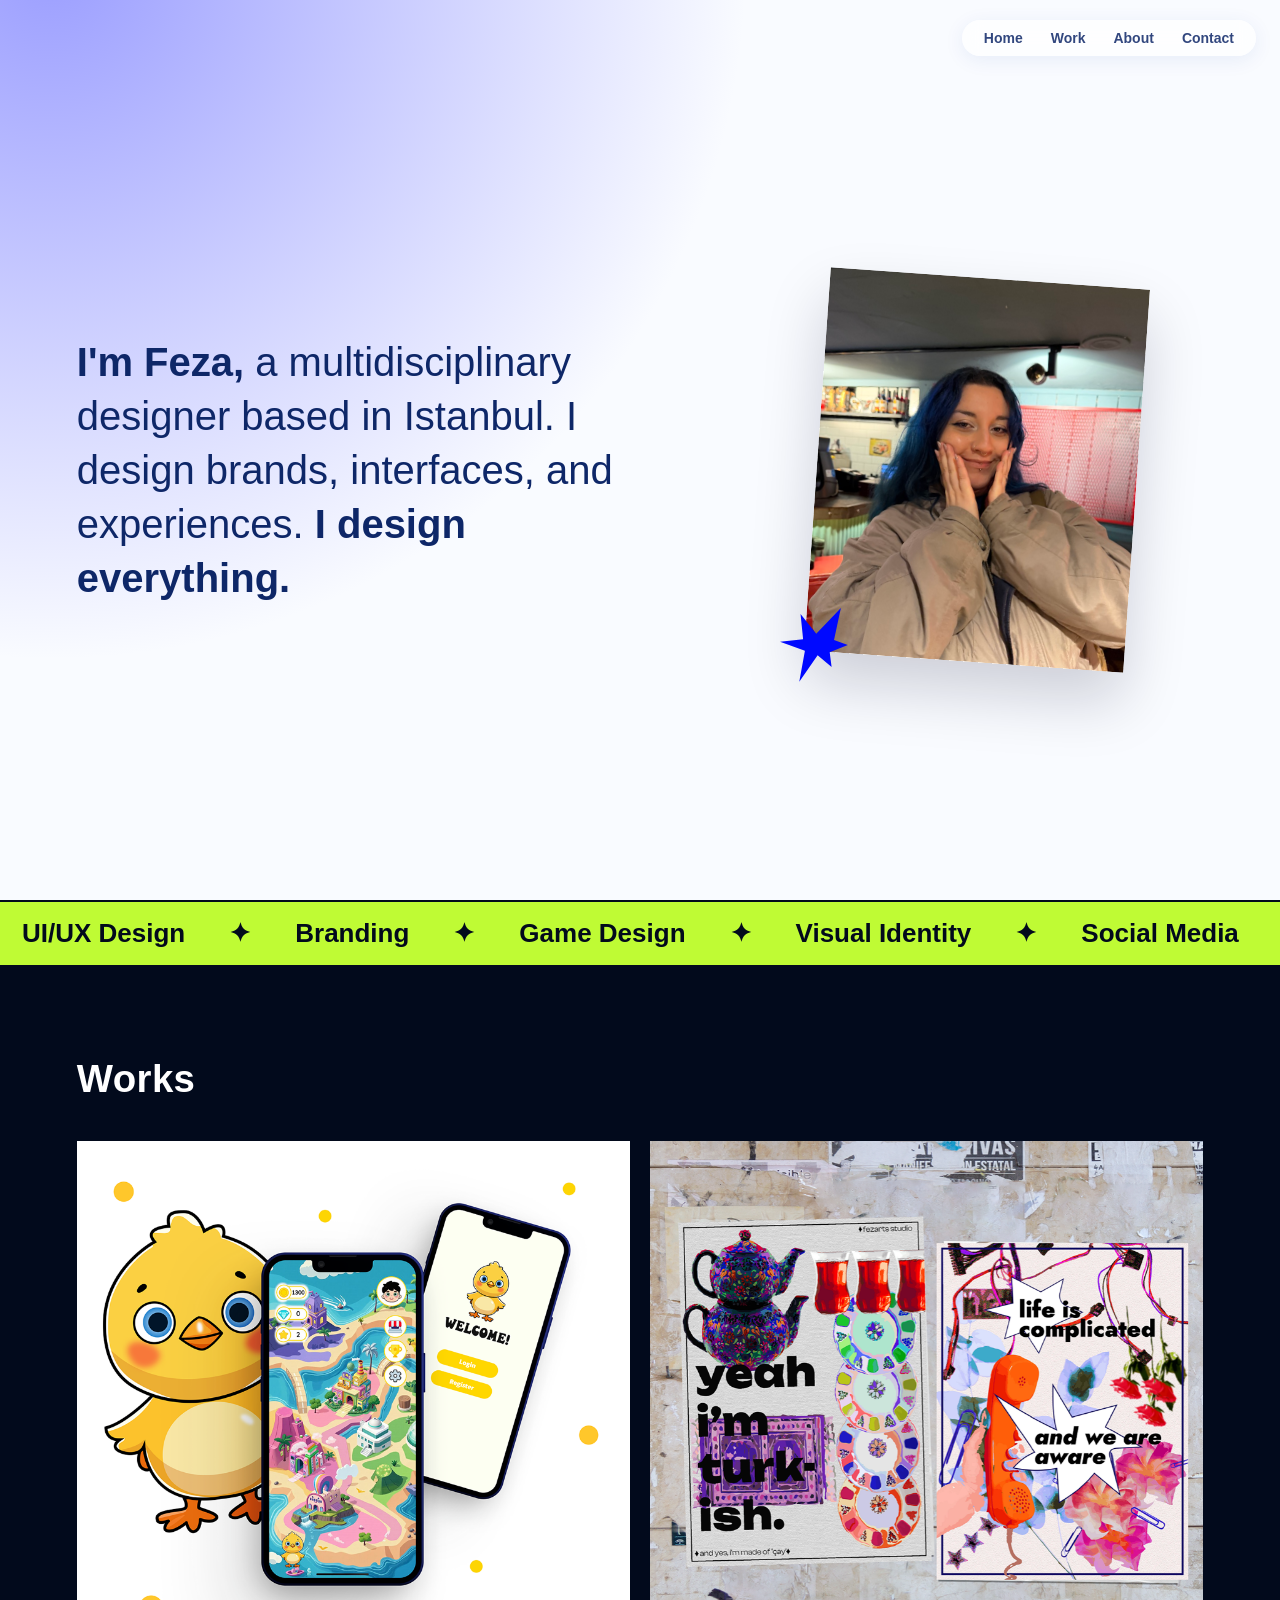
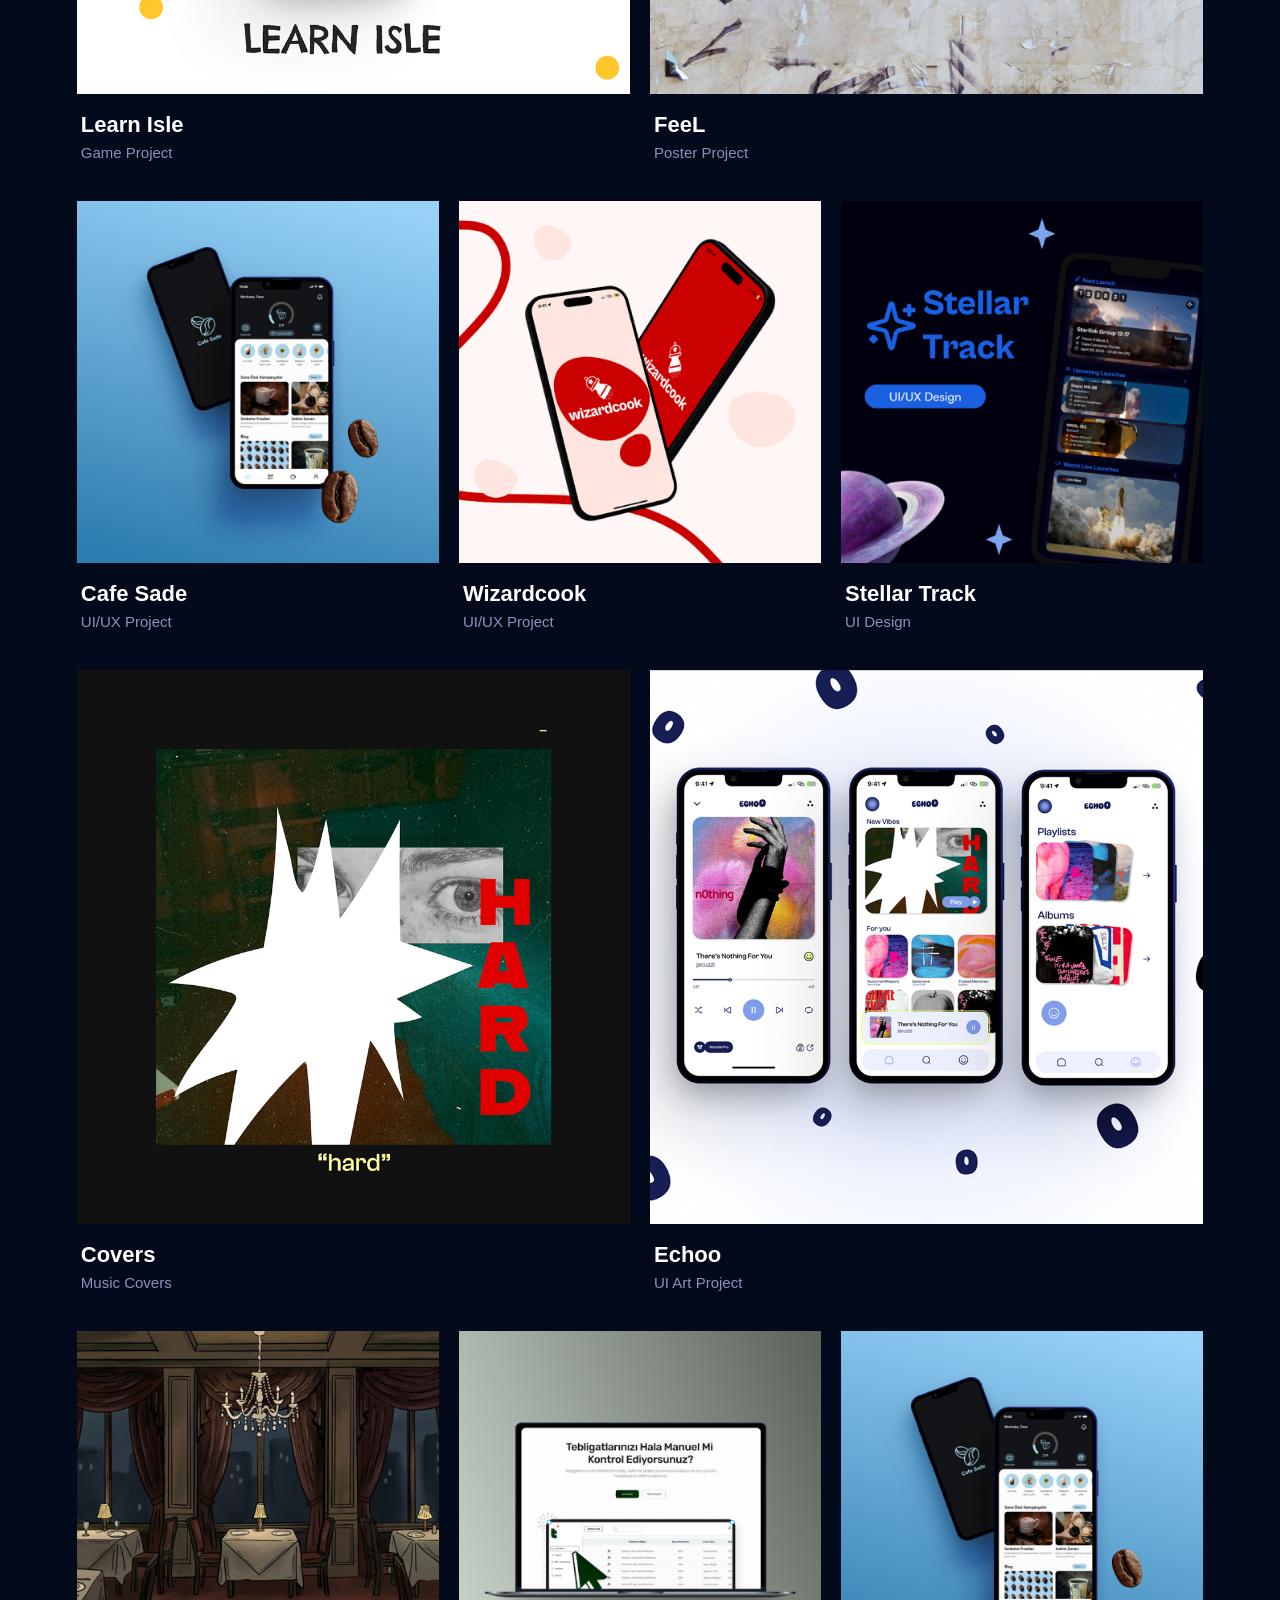
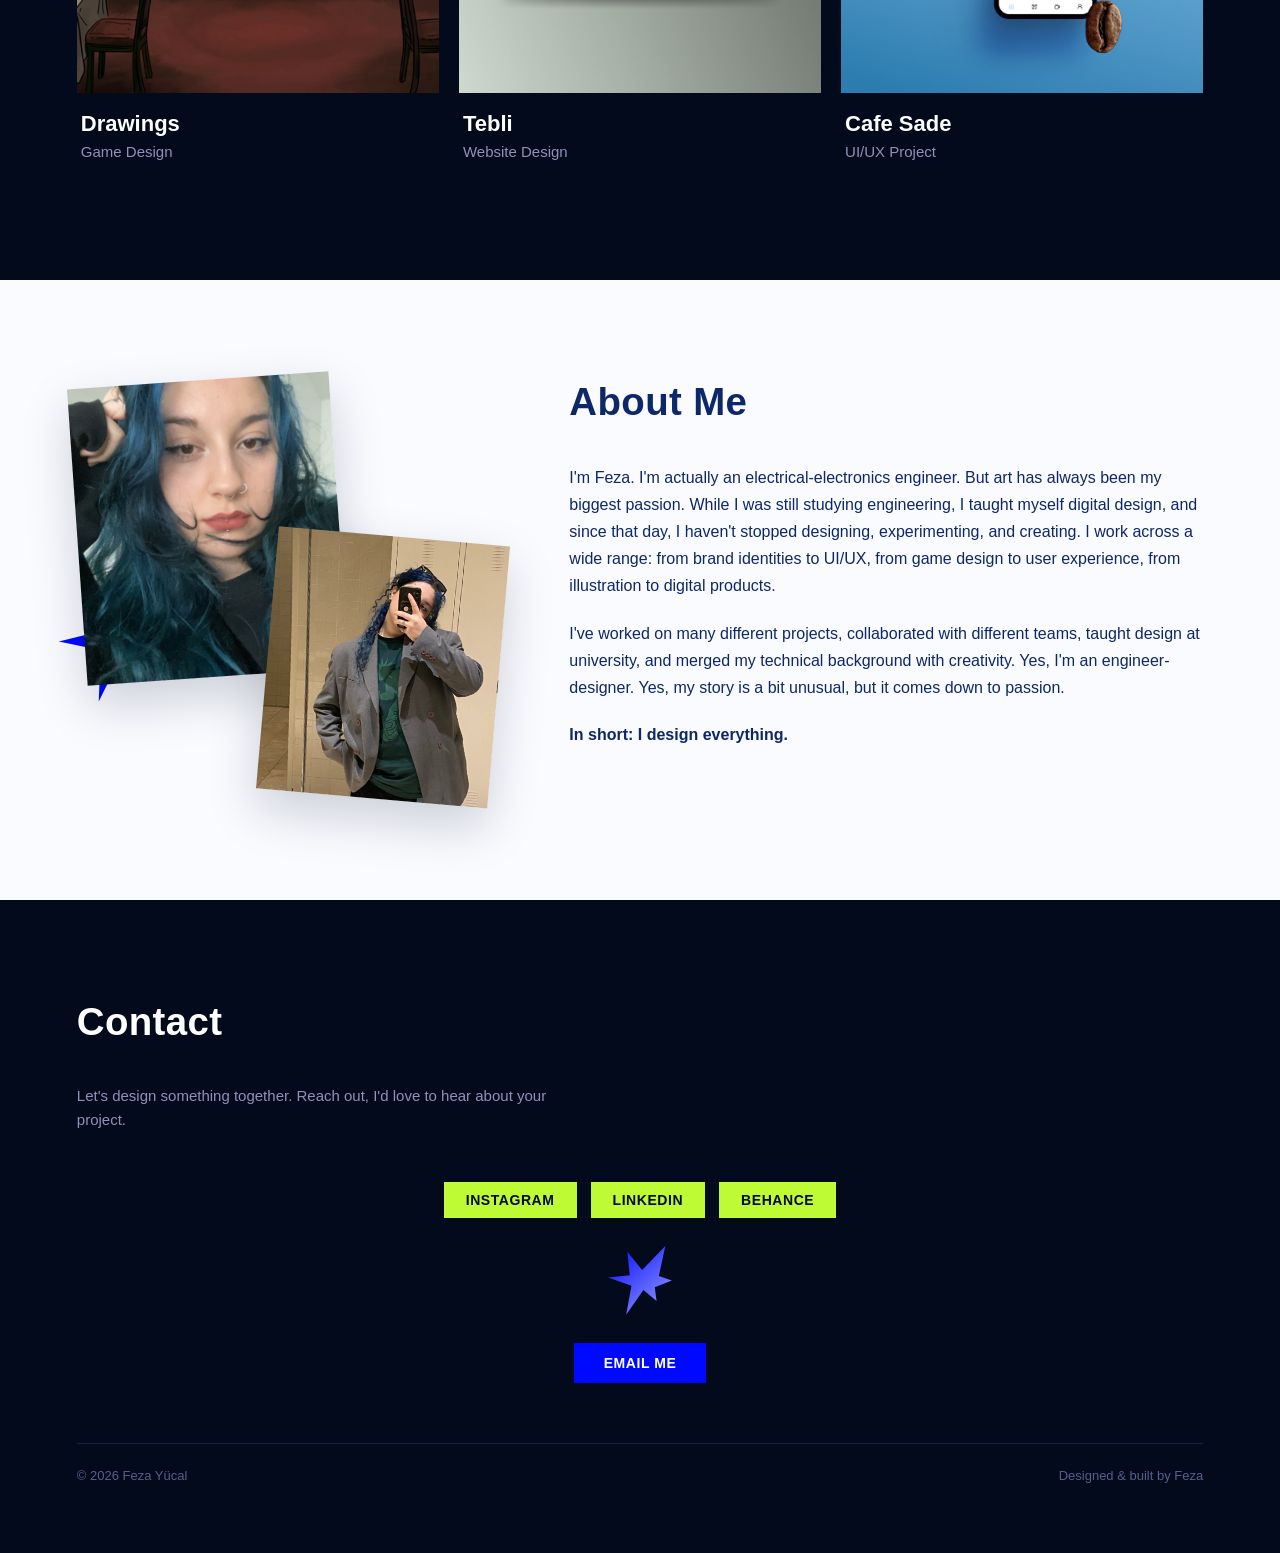
==== index.html @ 228001a7 "Apply final brand palette (electric blue, txt blue, navy), gradient contact star, contact intro text" ====
<!DOCTYPE html>
<html lang="en">
<head>
<meta charset="UTF-8">
<meta name="viewport" content="width=device-width, initial-scale=1.0">
<title>Feza - I design everything</title>
<link rel="icon" href="assets/img/star.svg" type="image/svg+xml">
<link rel="stylesheet" href="css/style.css">
</head>
<body>

<div id="cursor-star">
  <div class="star-spin">
    <img class="star-base" src="assets/img/star.svg" alt="">
    <img class="star-click" src="assets/img/star-lime.svg" alt="">
  </div>
</div>

<nav class="nav">
  <a href="#home">Home</a>
  <a href="#works">Work</a>
  <a href="#about">About</a>
  <a href="#contact">Contact</a>
</nav>

<!-- HERO -->
<section class="hero" id="home">
  <div class="hero-inner">
    <div class="hero-text">
      <h1>
        <strong>I'm Feza,</strong> a multidisciplinary designer based in Istanbul.
        I design brands, interfaces, and experiences.
        <strong>I design everything.</strong>
      </h1>
    </div>
    <div class="hero-photo-wrap">
      <div class="hero-photo">
        <img src="assets/img/hero-photo.jpg" alt="Feza">
      </div>
      <img class="hero-star" src="assets/img/star.svg" alt="">
    </div>
  </div>
</section>

<!-- MARQUEE -->
<div class="marquee">
  <div class="marquee-track">
    <span class="m-item">UI/UX Design</span><span class="m-sep">✦</span>
    <span class="m-item">Branding</span><span class="m-sep">✦</span>
    <span class="m-item">Game Design</span><span class="m-sep">✦</span>
    <span class="m-item">Visual Identity</span><span class="m-sep">✦</span>
    <span class="m-item">Social Media</span><span class="m-sep">✦</span>
    <span class="m-item">Product Design</span><span class="m-sep">✦</span>

    <span class="m-item">UI/UX Design</span><span class="m-sep">✦</span>
    <span class="m-item">Branding</span><span class="m-sep">✦</span>
    <span class="m-item">Game Design</span><span class="m-sep">✦</span>
    <span class="m-item">Visual Identity</span><span class="m-sep">✦</span>
    <span class="m-item">Social Media</span><span class="m-sep">✦</span>
    <span class="m-item">Product Design</span><span class="m-sep">✦</span>

    <span class="m-item">UI/UX Design</span><span class="m-sep">✦</span>
    <span class="m-item">Branding</span><span class="m-sep">✦</span>
    <span class="m-item">Game Design</span><span class="m-sep">✦</span>
    <span class="m-item">Visual Identity</span><span class="m-sep">✦</span>
    <span class="m-item">Social Media</span><span class="m-sep">✦</span>
    <span class="m-item">Product Design</span><span class="m-sep">✦</span>

    <span class="m-item">UI/UX Design</span><span class="m-sep">✦</span>
    <span class="m-item">Branding</span><span class="m-sep">✦</span>
    <span class="m-item">Game Design</span><span class="m-sep">✦</span>
    <span class="m-item">Visual Identity</span><span class="m-sep">✦</span>
    <span class="m-item">Social Media</span><span class="m-sep">✦</span>
    <span class="m-item">Product Design</span><span class="m-sep">✦</span>
  </div>
</div>

<!-- WORKS -->
<section class="works" id="works">
  <div class="works-inner">
    <h2 class="section-title">Works</h2>
    <div class="grid">

      <a href="learn-isle.html" class="card c-learnisle">
        <div class="thumb"><img src="assets/img/work-learnisle.png" alt="Learn Isle"></div>
        <div class="meta"><h3>Learn Isle</h3><p>Game Project</p></div>
      </a>

      <a href="#" class="card c-feel">
        <div class="thumb"><img src="assets/img/work-feel.png" alt="FeeL"></div>
        <div class="meta"><h3>FeeL</h3><p>Poster Project</p></div>
      </a>

      <a href="#" class="card c-cafesade1">
        <div class="thumb"><img src="assets/img/work-cafesade.png" alt="Cafe Sade"></div>
        <div class="meta"><h3>Cafe Sade</h3><p>UI/UX Project</p></div>
      </a>

      <a href="#" class="card c-wizardcook">
        <div class="thumb"><img src="assets/img/work-wizardcook.png" alt="Wizardcook"></div>
        <div class="meta"><h3>Wizardcook</h3><p>UI/UX Project</p></div>
      </a>

      <a href="#" class="card c-stellartrack">
        <div class="thumb"><img src="assets/img/work-stellartrack.png" alt="Stellar Track"></div>
        <div class="meta"><h3>Stellar Track</h3><p>UI Design</p></div>
      </a>

      <a href="#" class="card c-covers">
        <div class="thumb"><img src="assets/img/work-covers.png" alt="Covers"></div>
        <div class="meta"><h3>Covers</h3><p>Music Covers</p></div>
      </a>

      <a href="#" class="card c-echoo">
        <div class="thumb"><img src="assets/img/work-echoo.png" alt="Echoo"></div>
        <div class="meta"><h3>Echoo</h3><p>UI Art Project</p></div>
      </a>

      <a href="#" class="card c-drawings">
        <div class="thumb"><img src="assets/img/work-drawings.png" alt="Drawings"></div>
        <div class="meta"><h3>Drawings</h3><p>Game Design</p></div>
      </a>

      <a href="#" class="card c-tebli">
        <div class="thumb"><img src="assets/img/work-tebli.png" alt="Tebli"></div>
        <div class="meta"><h3>Tebli</h3><p>Website Design</p></div>
      </a>

      <a href="#" class="card c-cafesade2">
        <div class="thumb"><img src="assets/img/work-cafesade.png" alt="Cafe Sade"></div>
        <div class="meta"><h3>Cafe Sade</h3><p>UI/UX Project</p></div>
      </a>

    </div>
  </div>
</section>

<!-- ABOUT -->
<section class="about" id="about">
  <div class="about-inner">
    <div class="about-photos">
      <img class="about-star" src="assets/img/about-star.svg" alt="">
      <img class="about-photo-1" src="assets/img/about-1.jpg" alt="Feza">
      <img class="about-photo-2" src="assets/img/about-2.jpg" alt="Feza">
    </div>
    <div class="about-text">
      <h2 class="section-title" style="color:var(--txt-blue)">About Me</h2>
      <p>
        I'm Feza. I'm actually an electrical-electronics engineer. But art has always been my
        biggest passion. While I was still studying engineering, I taught myself digital design,
        and since that day, I haven't stopped designing, experimenting, and creating. I work
        across a wide range: from brand identities to UI/UX, from game design to user
        experience, from illustration to digital products.
      </p>
      <p>
        I've worked on many different projects, collaborated with different teams, taught design
        at university, and merged my technical background with creativity. Yes, I'm an
        engineer-designer. Yes, my story is a bit unusual, but it comes down to passion.
      </p>
      <p class="highlight">In short: I design everything.</p>
    </div>
  </div>
</section>

<!-- CONTACT -->
<section class="contact" id="contact">
  <div class="contact-inner">
    <h2 class="section-title">Contact</h2>
    <p class="contact-intro">Let's design something together. Reach out, I'd love to hear about your project.</p>

    <div class="contact-buttons">
      <a class="social-btn" href="https://www.instagram.com/feza.arts?igsh=anIxam52amlkN2hy" target="_blank" rel="noopener">Instagram</a>
      <a class="social-btn" href="https://www.linkedin.com/in/feza-yucal" target="_blank" rel="noopener">LinkedIn</a>
      <a class="social-btn" href="https://www.behance.net/fezayucal1" target="_blank" rel="noopener">Behance</a>
    </div>

    <img class="contact-star" src="assets/img/contact-star.svg" alt="">

    <a class="email-btn" href="mailto:fezayucal@gmail.com">Email Me</a>

    <div class="site-footer">
      <span>© 2026 Feza Yücal</span>
      <span>Designed &amp; built by Feza</span>
    </div>
  </div>
</section>

<script src="js/cursor.js"></script>
</body>
</html>
---- css/style.css ----
/* ===== Fonts ===== */
@import url('https://api.fontshare.com/v2/css?f[]=cabinet-grotesk@400,500,700,800,900&display=swap');

/* ===== Reset ===== */
*, *::before, *::after { box-sizing: border-box; margin: 0; padding: 0; }
html { scroll-behavior: smooth; }
img { max-width: 100%; display: block; }
a { color: inherit; text-decoration: none; }
button, input, textarea { font-family: inherit; }

/* ===== Vars ===== */
:root{
  --electric-blue: #0009FF;
  --txt-blue: #0E2768;
  --navy: #020A1C;
  --navy-deep: #020A1C;
  --bg: #f9fbff;
  --lavender: #9B9EFF;
  --lime: #BFFB34;
  --ink: #0a0a1a;
  --white: #ffffff;
  --radius: 0px;
}

body{
  font-family: 'Cabinet Grotesk', 'Inter', sans-serif;
  background: var(--bg);
  color: var(--ink);
  overflow-x: hidden;
}

@media (pointer: fine){
  body.has-custom-cursor, body.has-custom-cursor a, body.has-custom-cursor button{ cursor: none; }
}

/* ===== Custom star cursor ===== */
#cursor-star{
  position: fixed;
  top: 0; left: 0;
  width: 36px; height: 36px;
  pointer-events: none;
  z-index: 9999;
  transform: translate(-50%, -50%);
  will-change: transform;
  transition: opacity .2s ease;
  opacity: 0;
}
#cursor-star.visible{ opacity: 1; }
#cursor-star .star-spin{
  position: relative;
  width: 100%; height: 100%;
  animation: cursor-spin 6s linear infinite;
  transition: transform .2s ease;
}
#cursor-star.grow .star-spin{ transform: scale(1.5); }
#cursor-star img{
  position: absolute;
  top: 0; left: 0;
  width: 100%; height: 100%;
  transition: opacity .15s ease;
}
#cursor-star .star-click{ opacity: 0; }
#cursor-star.clicked .star-base{ opacity: 0; }
#cursor-star.clicked .star-click{ opacity: 1; }
#cursor-star.clicked .star-spin{ transform: scale(1.35); }

/* click burst particles */
.click-particle{
  position: fixed;
  top: 0; left: 0;
  width: 7px; height: 7px;
  background: var(--lime);
  pointer-events: none;
  z-index: 9998;
  animation: particle-burst .5s ease-out forwards;
}
@keyframes particle-burst{
  from{ transform: translate(-50%, -50%) translate(0, 0) scale(1); opacity: 1; }
  to{ transform: translate(-50%, -50%) translate(var(--px), var(--py)) scale(.2); opacity: 0; }
}
@keyframes cursor-spin{ from{ transform: rotate(0deg);} to{ transform: rotate(360deg);} }

/* ===== Nav ===== */
.nav{
  position: fixed;
  top: 20px; right: 24px;
  z-index: 300;
  display: flex;
  gap: 28px;
  padding: 10px 22px;
  background: rgba(255,255,255,.7);
  backdrop-filter: blur(10px);
  border-radius: 999px;
  box-shadow: 0 4px 20px rgba(18,59,163,.08);
}
.nav a{
  font-size: 14px;
  font-weight: 700;
  color: var(--txt-blue);
  opacity: .85;
  transition: opacity .2s ease;
}
.nav a:hover{ opacity: 1; }

/* ===== Hero ===== */
.hero{
  position: relative;
  min-height: 100vh;
  display: flex;
  align-items: center;
  padding: 120px 6vw 80px;
  background:
    radial-gradient(circle at 4% -4%, var(--lavender) 0%, rgba(155,158,255,0) 45%),
    var(--bg);
}
.hero-inner{
  display: grid;
  grid-template-columns: 1.15fr .85fr;
  gap: 60px;
  align-items: center;
  max-width: 1200px;
  margin: 0 auto;
  width: 100%;
}
.hero-text h1{
  font-size: clamp(26px, 3.2vw, 40px);
  font-weight: 500;
  line-height: 1.35;
  color: var(--txt-blue);
  max-width: 560px;
}
.hero-text h1 strong{ font-weight: 800; }
.hero-photo-wrap{
  position: relative;
  justify-self: center;
}
.hero-photo{
  width: min(320px, 80vw);
  aspect-ratio: 3/3.6;
  overflow: hidden;
  border-radius: var(--radius);
  transform: rotate(4deg);
  box-shadow: 0 30px 60px rgba(10,10,40,.18);
}
.hero-photo img{
  width: 100%; height: 100%;
  object-fit: cover;
}
.hero-star{
  position: absolute;
  left: -40px; bottom: -20px;
  width: 74px; height: 74px;
  animation: cursor-spin 10s linear infinite;
}

/* ===== Marquee slider ===== */
.marquee{
  background: var(--lime);
  border-top: 2px solid var(--navy);
  border-bottom: 2px solid var(--navy);
  overflow: hidden;
  padding: 16px 0;
}
.marquee-track{
  display: flex;
  width: max-content;
  animation: marquee 21s linear infinite;
}
.marquee-track span{
  font-size: clamp(18px, 2.2vw, 26px);
  font-weight: 800;
  color: var(--navy);
  padding: 0 22px;
  white-space: nowrap;
}
.marquee-track .m-sep{ padding: 0 22px; }
@keyframes marquee{
  from{ transform: translateX(0); }
  to{ transform: translateX(-50%); }
}

/* ===== Works ===== */
.works{
  background: var(--navy-deep);
  padding: 90px 6vw 100px;
}
.works-inner{ max-width: 1200px; margin: 0 auto; }
.section-title{
  font-size: clamp(28px, 3vw, 40px);
  font-weight: 900;
  color: var(--white);
  margin-bottom: 40px;
  letter-spacing: .01em;
}
.works .section-title{ color: var(--white); }

.grid{
  display: grid;
  grid-template-columns: repeat(12, 1fr);
  gap: 20px;
}
.card{
  grid-column: span 12;
  background: transparent;
  border-radius: var(--radius);
  overflow: hidden;
  display: block;
  transition: transform .35s ease;
}
.card:hover{
  transform: translateY(-6px);
}
.card .thumb{
  width: 100%;
  aspect-ratio: 1/1;
  overflow: hidden;
}
.card .thumb img{
  width: 100%; height: 100%;
  object-fit: cover;
  transition: transform .5s ease;
}
.card:hover .thumb img{ transform: scale(1.05); }
.card .meta{ padding: 18px 4px 20px; }
.card .meta h3{
  font-size: 22px;
  font-weight: 800;
  color: var(--white);
  transition: color .25s ease;
}
.card .meta p{
  font-size: 15px;
  color: #8b93b8;
  margin-top: 6px;
  transition: color .25s ease;
}
.card:hover .meta h3,
.card:hover .meta p{ color: var(--lime); }

@media (min-width: 700px){
  .c-learnisle, .c-feel{ grid-column: span 6; }
  .c-cafesade1, .c-wizardcook, .c-stellartrack{ grid-column: span 4; }
  .c-covers, .c-echoo{ grid-column: span 6; }
  .c-drawings, .c-tebli, .c-cafesade2{ grid-column: span 4; }
}

/* ===== About ===== */
.about{
  background: var(--bg);
  padding: 100px 6vw;
}
.about-inner{
  max-width: 1200px;
  margin: 0 auto;
  display: grid;
  grid-template-columns: .8fr 1.2fr;
  gap: 70px;
  align-items: start;
}
.about-photos{
  position: relative;
  min-height: 420px;
}
.about-photos img{
  position: absolute;
}
.about-photo-1, .about-photo-2{
  border-radius: var(--radius);
  box-shadow: 0 20px 50px rgba(10,10,40,.18);
  object-fit: cover;
}
.about-photo-1{
  width: 62%;
  aspect-ratio: 3/3.4;
  top: 0; left: 0;
  transform: rotate(-4deg);
  z-index: 1;
}
.about-photo-2{
  width: 55%;
  aspect-ratio: 3/3.4;
  bottom: 0; right: 0;
  transform: rotate(5deg);
  z-index: 2;
}
.about-star{
  width: 110px;
  left: -18px;
  bottom: 24%;
  transform: rotate(-8deg);
  z-index: 0;
}
.about-text p{
  font-size: 16px;
  line-height: 1.7;
  color: var(--txt-blue);
  margin-bottom: 20px;
}
.about-text .highlight{
  color: var(--txt-blue);
  font-weight: 800;
}

/* ===== Contact ===== */
.contact{
  background: var(--navy-deep);
  padding: 100px 6vw 70px;
}
.contact-inner{ max-width: 1200px; margin: 0 auto; text-align: center; }
.contact .section-title{ color: var(--white); text-align: left; }
.contact-intro{
  text-align: left;
  max-width: 480px;
  color: #8b93b8;
  font-size: 15px;
  line-height: 1.6;
  margin-top: 14px;
}

.contact-buttons{
  display: flex;
  justify-content: center;
  flex-wrap: wrap;
  gap: 14px;
  margin-top: 50px;
}
.social-btn{
  background: var(--lime);
  color: var(--navy);
  font-weight: 800;
  font-size: 14px;
  text-transform: uppercase;
  letter-spacing: .04em;
  padding: 10px 22px;
  transition: transform .2s ease, box-shadow .2s ease;
}
.social-btn:hover{ transform: translateY(-3px); box-shadow: 0 10px 20px rgba(191,251,52,.25); }

.contact-star{
  width: 64px;
  margin: 28px auto;
  animation: cursor-spin 8s linear infinite;
}

.email-btn{
  display: inline-block;
  background: var(--electric-blue);
  color: var(--white);
  font-weight: 800;
  font-size: 14px;
  text-transform: uppercase;
  letter-spacing: .04em;
  padding: 12px 30px;
  transition: transform .2s ease, box-shadow .2s ease;
}
.email-btn:hover{ transform: translateY(-3px); box-shadow: 0 10px 20px rgba(18,59,163,.35); }

.site-footer{
  max-width: 1200px; margin: 60px auto 0;
  padding-top: 24px;
  border-top: 1px solid #1a2140;
  color: #55608a;
  font-size: 13px;
  display: flex;
  justify-content: space-between;
  flex-wrap: wrap;
  gap: 10px;
}

/* ===== Responsive ===== */
@media (max-width: 860px){
  .hero-inner{ grid-template-columns: 1fr; text-align: center; }
  .hero-photo-wrap{ order: -1; }
  .hero-text h1{ margin: 0 auto; }
  .about-inner{ grid-template-columns: 1fr; }
  .about-photos{ min-height: 320px; margin-bottom: 40px; }
}
@media (max-width: 520px){
  .nav{ gap: 16px; padding: 8px 16px; right: 12px; top: 12px; }
  .nav a{ font-size: 12px; }
}
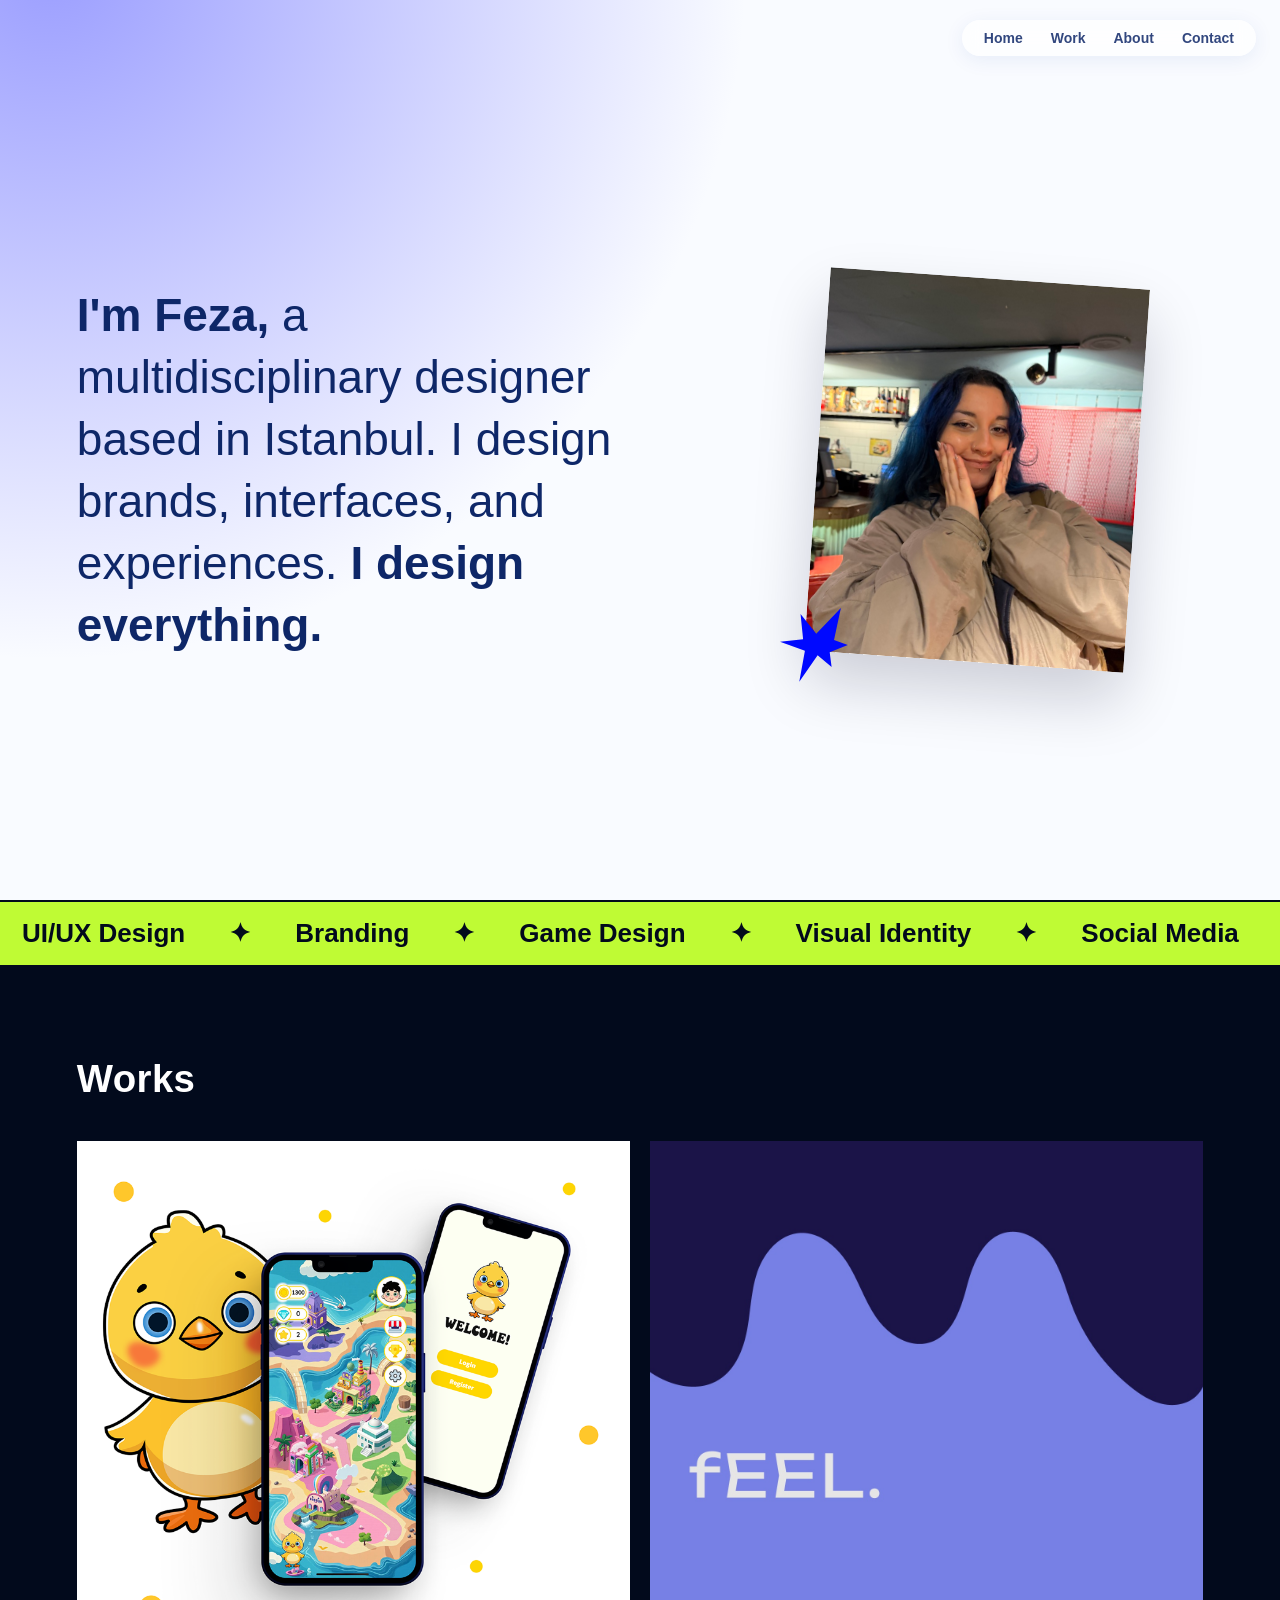
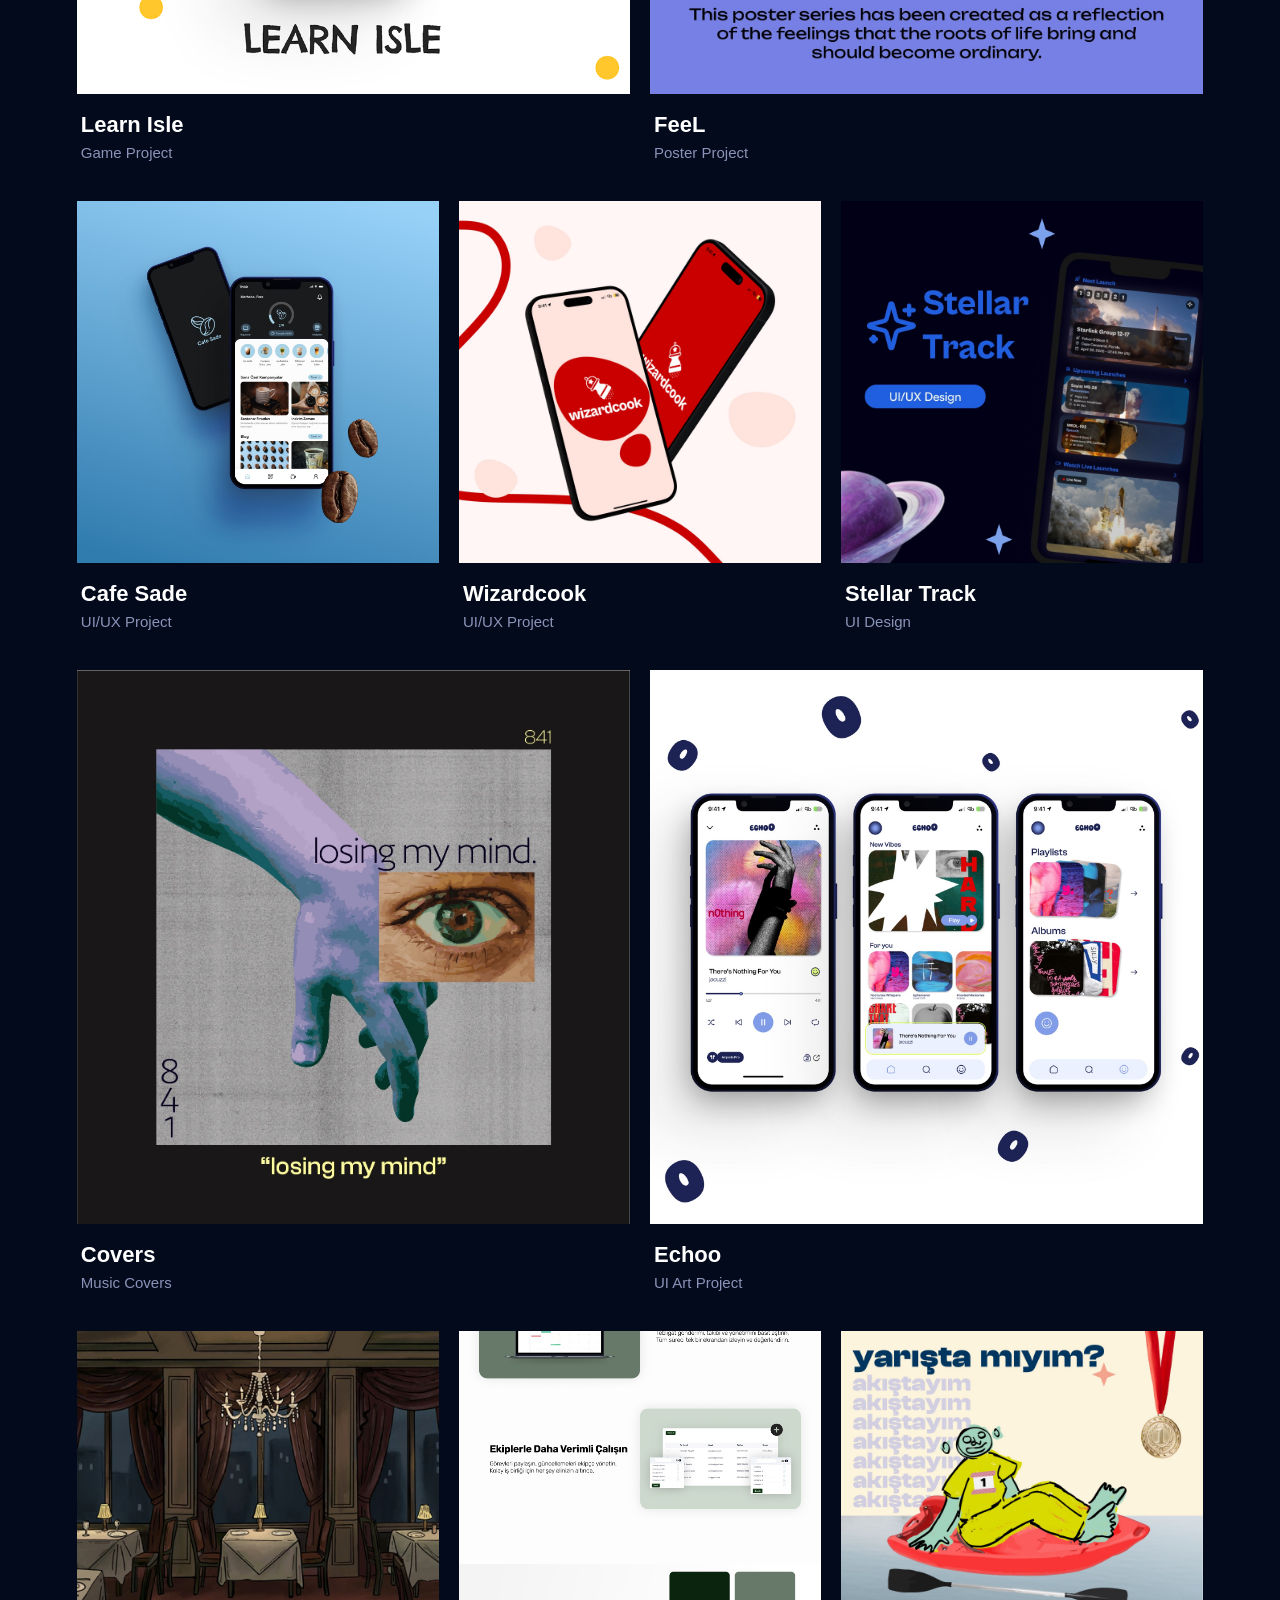
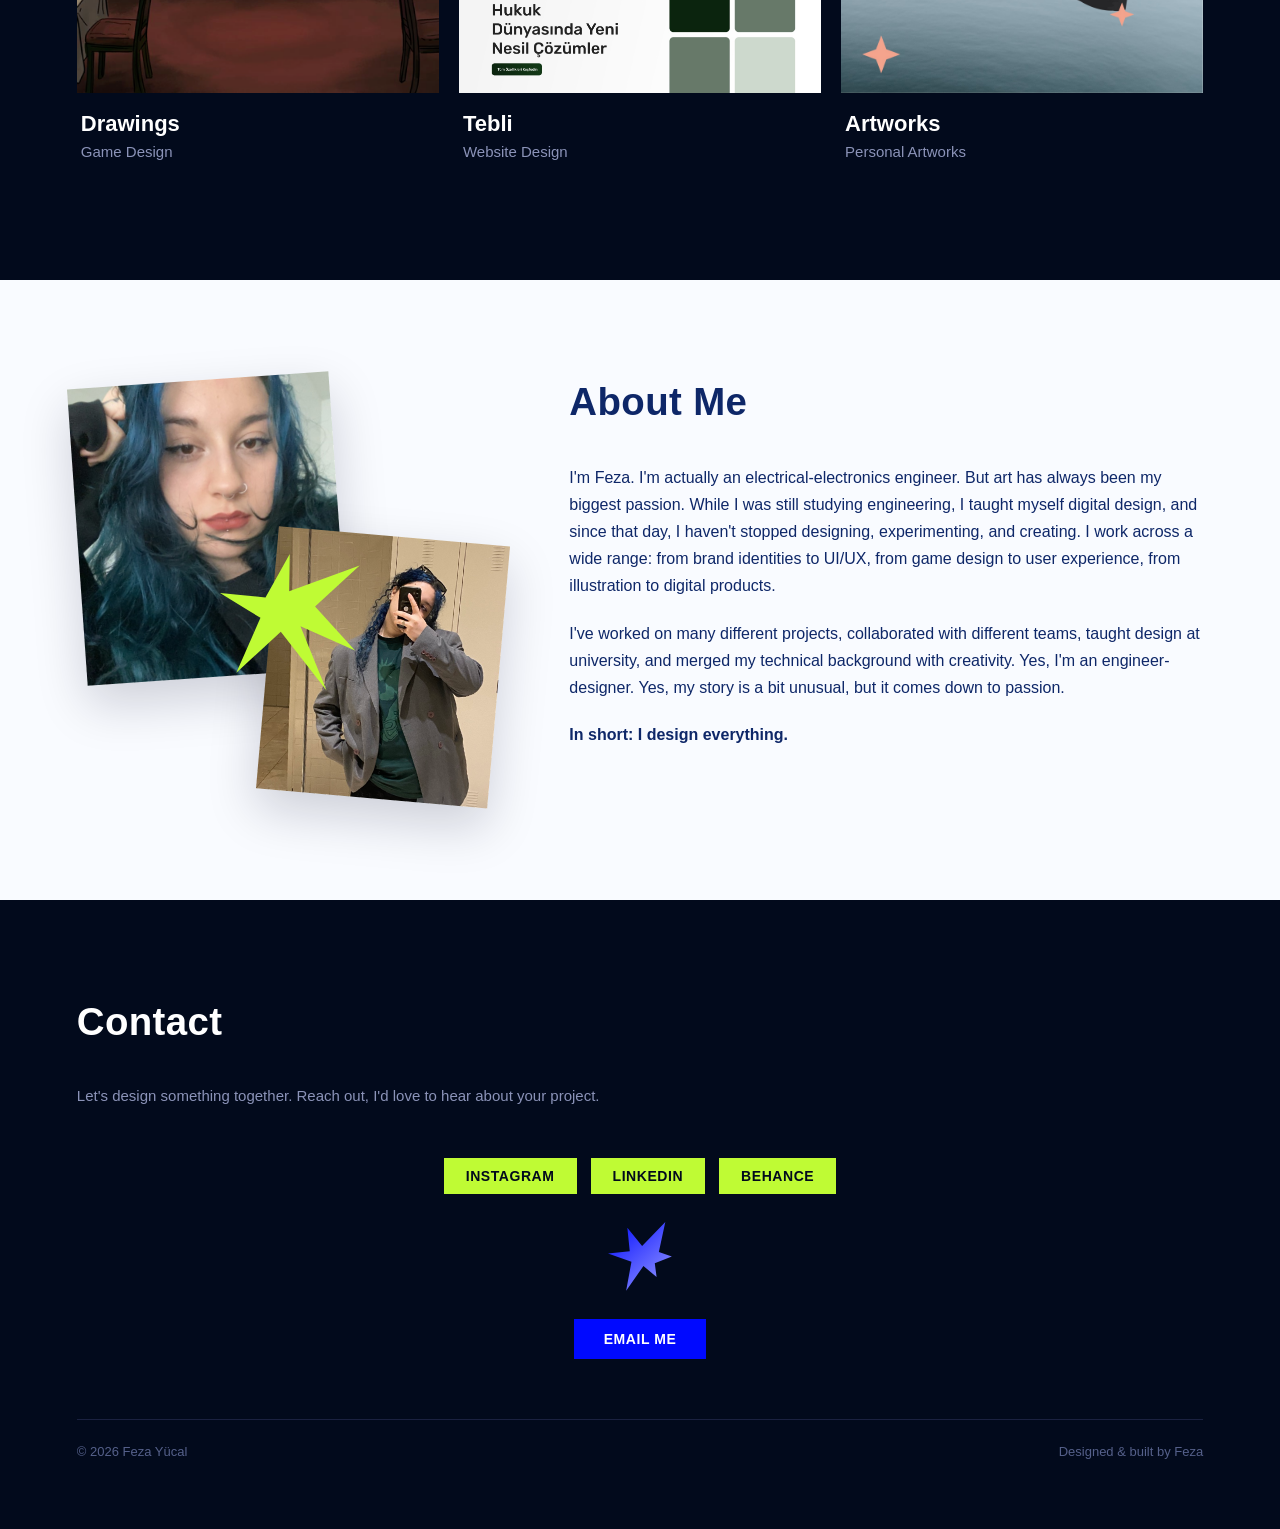
==== commit 4bc06872: "Add inner pages for remaining work projects with real content Build detail pages for FeeL, Cafe Sade" ====
--- a/index.html
+++ b/index.html
@@ -86,33 +86,33 @@
         <div class="meta"><h3>Learn Isle</h3><p>Game Project</p></div>
       </a>
 
-      <a href="#" class="card c-feel">
-        <div class="thumb"><img src="assets/img/work-feel.png" alt="FeeL"></div>
+      <a href="feel.html" class="card c-feel">
+        <div class="thumb"><img src="assets/img/feel-detail-1.jpg" alt="FeeL"></div>
         <div class="meta"><h3>FeeL</h3><p>Poster Project</p></div>
       </a>
 
-      <a href="#" class="card c-cafesade1">
-        <div class="thumb"><img src="assets/img/work-cafesade.png" alt="Cafe Sade"></div>
+      <a href="cafe-sade.html" class="card c-cafesade1">
+        <div class="thumb"><img src="assets/img/cafesade-detail-1.jpg" alt="Cafe Sade"></div>
         <div class="meta"><h3>Cafe Sade</h3><p>UI/UX Project</p></div>
       </a>
 
-      <a href="#" class="card c-wizardcook">
-        <div class="thumb"><img src="assets/img/work-wizardcook.png" alt="Wizardcook"></div>
+      <a href="wizardcook.html" class="card c-wizardcook">
+        <div class="thumb"><img src="assets/img/wizardcook-detail-1.jpg" alt="Wizardcook"></div>
         <div class="meta"><h3>Wizardcook</h3><p>UI/UX Project</p></div>
       </a>
 
-      <a href="#" class="card c-stellartrack">
-        <div class="thumb"><img src="assets/img/work-stellartrack.png" alt="Stellar Track"></div>
+      <a href="stellar-track.html" class="card c-stellartrack">
+        <div class="thumb"><img src="assets/img/stellartrack-detail-1.jpg" alt="Stellar Track"></div>
         <div class="meta"><h3>Stellar Track</h3><p>UI Design</p></div>
       </a>
 
-      <a href="#" class="card c-covers">
-        <div class="thumb"><img src="assets/img/work-covers.png" alt="Covers"></div>
+      <a href="covers.html" class="card c-covers">
+        <div class="thumb"><img src="assets/img/covers-detail-1.jpg" alt="Covers"></div>
         <div class="meta"><h3>Covers</h3><p>Music Covers</p></div>
       </a>
 
-      <a href="#" class="card c-echoo">
-        <div class="thumb"><img src="assets/img/work-echoo.png" alt="Echoo"></div>
+      <a href="echoo.html" class="card c-echoo">
+        <div class="thumb"><img src="assets/img/echoo-detail-1.jpg" alt="Echoo"></div>
         <div class="meta"><h3>Echoo</h3><p>UI Art Project</p></div>
       </a>
 
@@ -121,14 +121,14 @@
         <div class="meta"><h3>Drawings</h3><p>Game Design</p></div>
       </a>
 
-      <a href="#" class="card c-tebli">
-        <div class="thumb"><img src="assets/img/work-tebli.png" alt="Tebli"></div>
+      <a href="tebli.html" class="card c-tebli">
+        <div class="thumb"><img src="assets/img/tebli-detail-1.jpg" alt="Tebli"></div>
         <div class="meta"><h3>Tebli</h3><p>Website Design</p></div>
       </a>
 
-      <a href="#" class="card c-cafesade2">
-        <div class="thumb"><img src="assets/img/work-cafesade.png" alt="Cafe Sade"></div>
-        <div class="meta"><h3>Cafe Sade</h3><p>UI/UX Project</p></div>
+      <a href="artworks.html" class="card c-cafesade2">
+        <div class="thumb"><img src="assets/img/artworks/akis.jpg" alt="Artworks"></div>
+        <div class="meta"><h3>Artworks</h3><p>Personal Artworks</p></div>
       </a>
 
     </div>
--- a/css/style.css
+++ b/css/style.css
@@ -123,7 +123,7 @@
   width: 100%;
 }
 .hero-text h1{
-  font-size: clamp(26px, 3.2vw, 40px);
+  font-size: clamp(29px, 3.6vw, 46px);
   font-weight: 500;
   line-height: 1.35;
   color: var(--txt-blue);
@@ -284,11 +284,11 @@
   z-index: 2;
 }
 .about-star{
-  width: 110px;
-  left: -18px;
-  bottom: 24%;
-  transform: rotate(-8deg);
-  z-index: 0;
+  width: 140px;
+  left: 34%;
+  bottom: 26%;
+  animation: cursor-spin 9s linear infinite;
+  z-index: 3;
 }
 .about-text p{
   font-size: 16px;
@@ -310,7 +310,8 @@
 .contact .section-title{ color: var(--white); text-align: left; }
 .contact-intro{
   text-align: left;
-  max-width: 480px;
+  max-width: none;
+  white-space: nowrap;
   color: #8b93b8;
   font-size: 15px;
   line-height: 1.6;
@@ -378,4 +379,5 @@
 @media (max-width: 520px){
   .nav{ gap: 16px; padding: 8px 16px; right: 12px; top: 12px; }
   .nav a{ font-size: 12px; }
-}
+  .contact-intro{ white-space: normal; }
+}
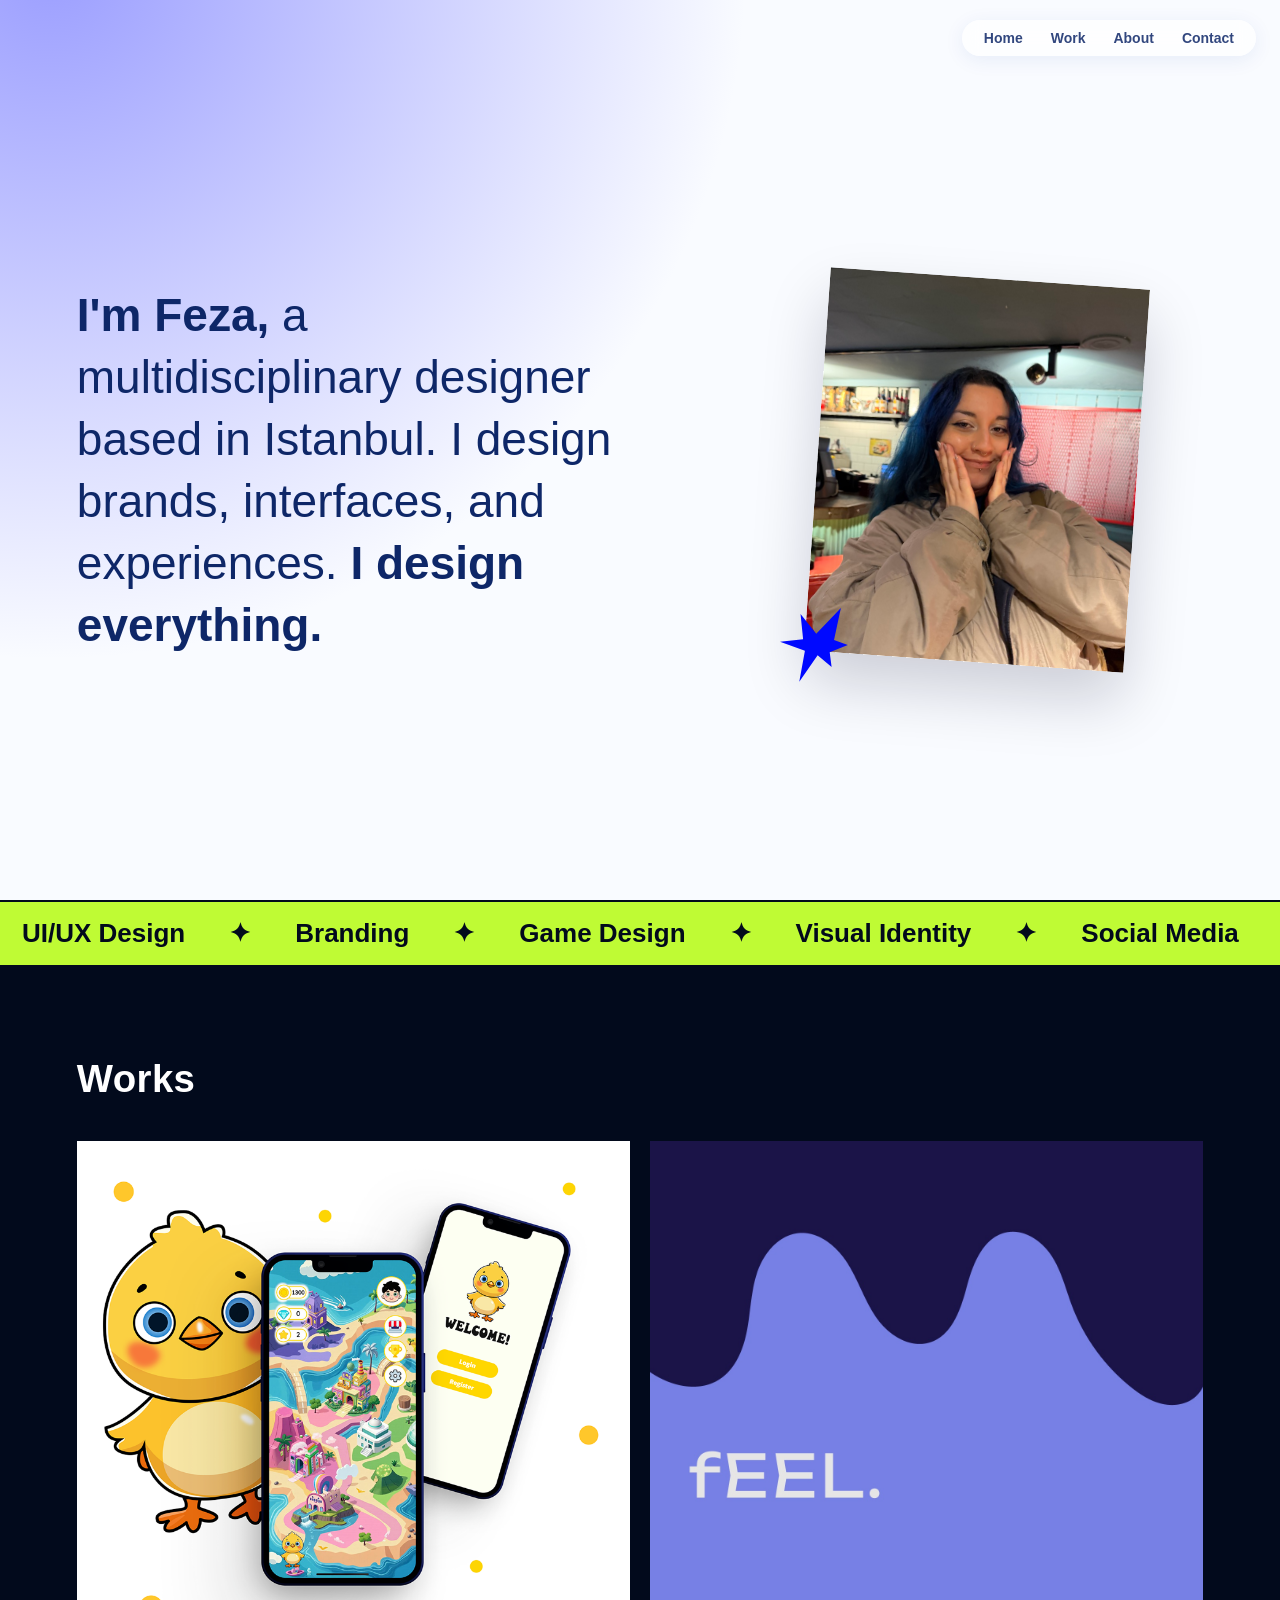
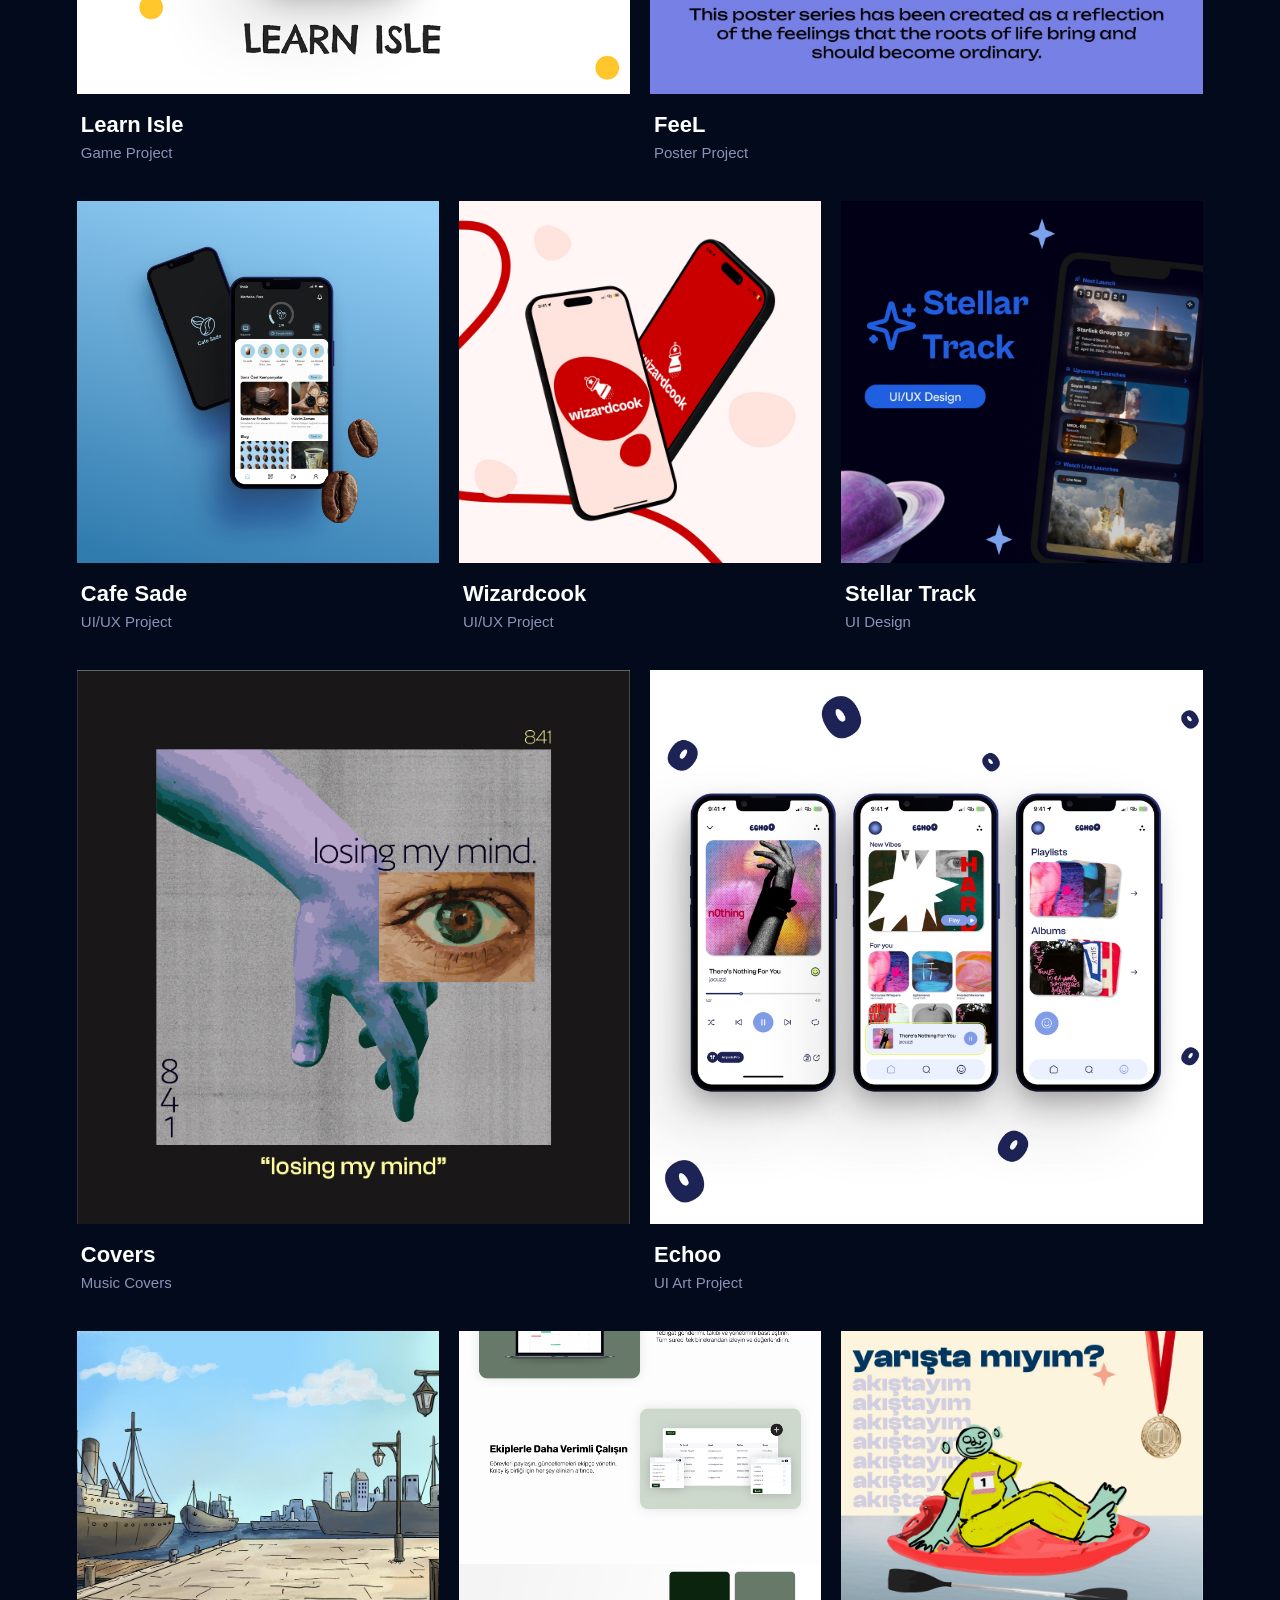
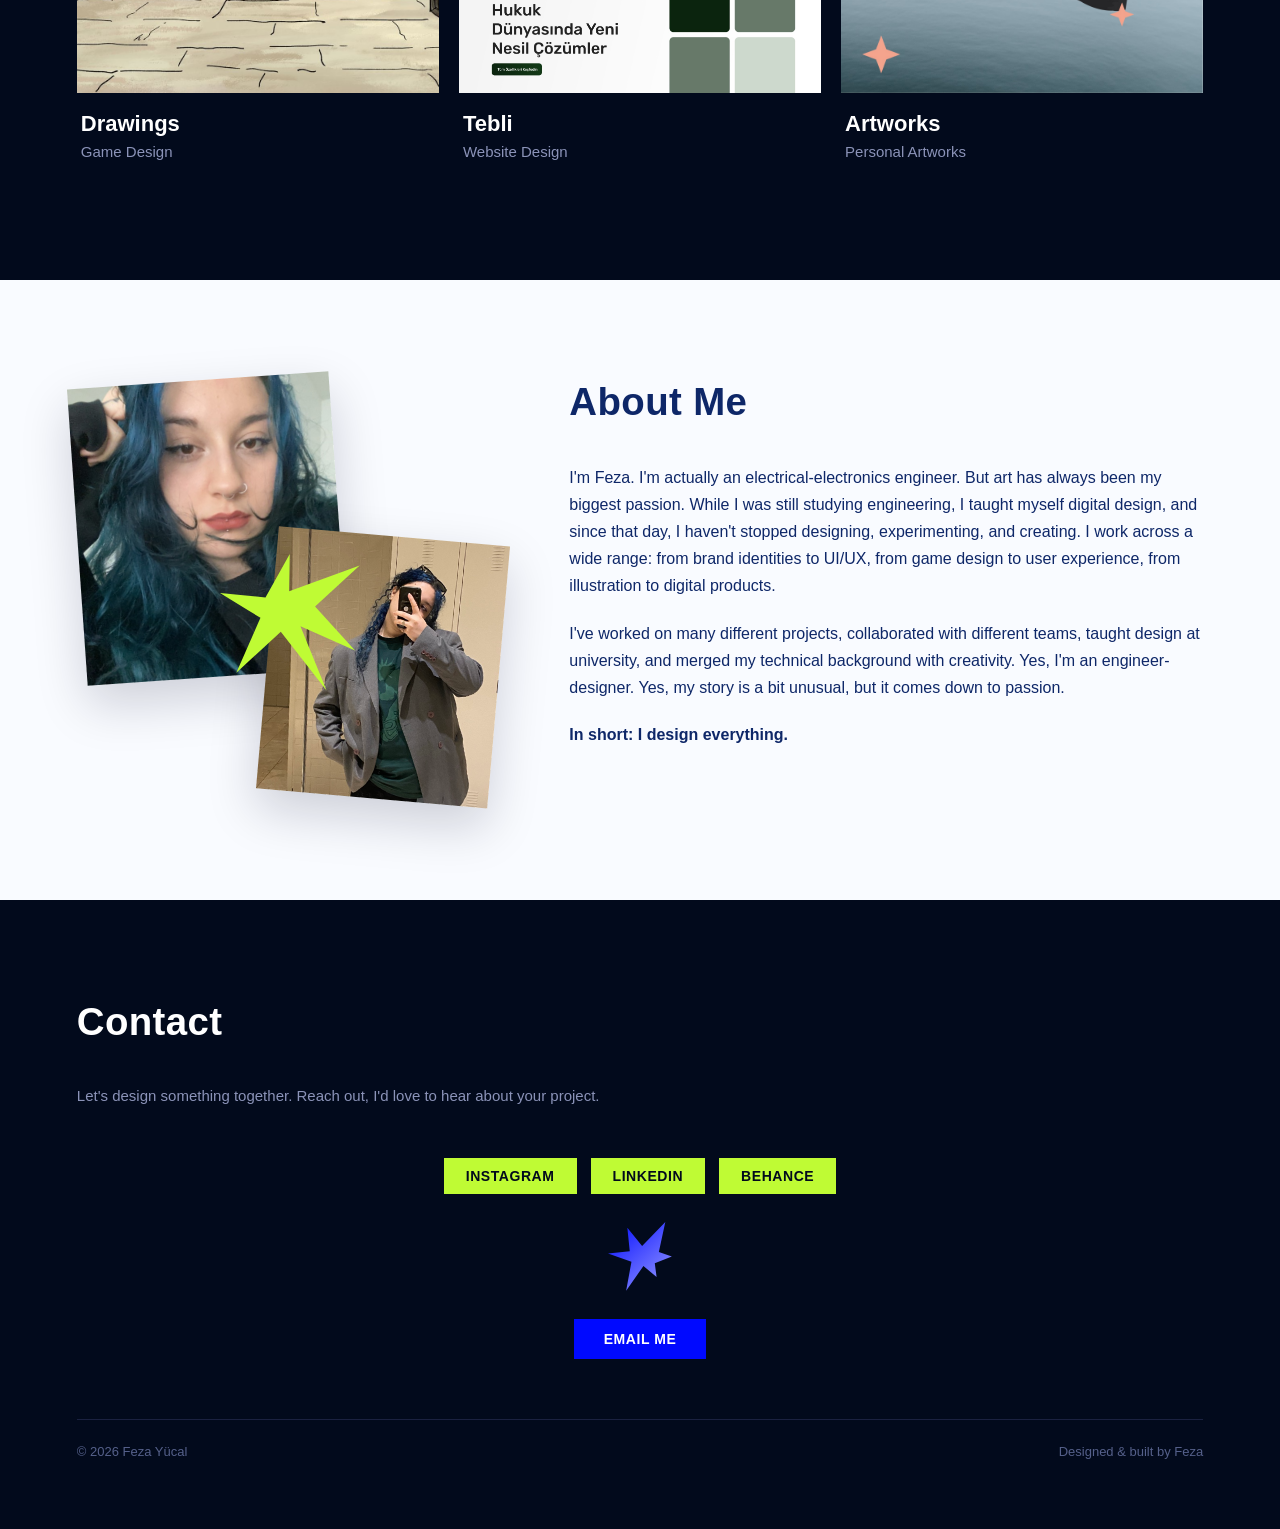
==== commit 43a85c2c: "Add Drawings page and fill in real project descriptions Build the Drawings inner page with the four " ====
--- a/index.html
+++ b/index.html
@@ -116,8 +116,8 @@
         <div class="meta"><h3>Echoo</h3><p>UI Art Project</p></div>
       </a>
 
-      <a href="#" class="card c-drawings">
-        <div class="thumb"><img src="assets/img/work-drawings.png" alt="Drawings"></div>
+      <a href="drawings.html" class="card c-drawings">
+        <div class="thumb"><img src="assets/img/drawings/liman.jpg" alt="Drawings"></div>
         <div class="meta"><h3>Drawings</h3><p>Game Design</p></div>
       </a>
 
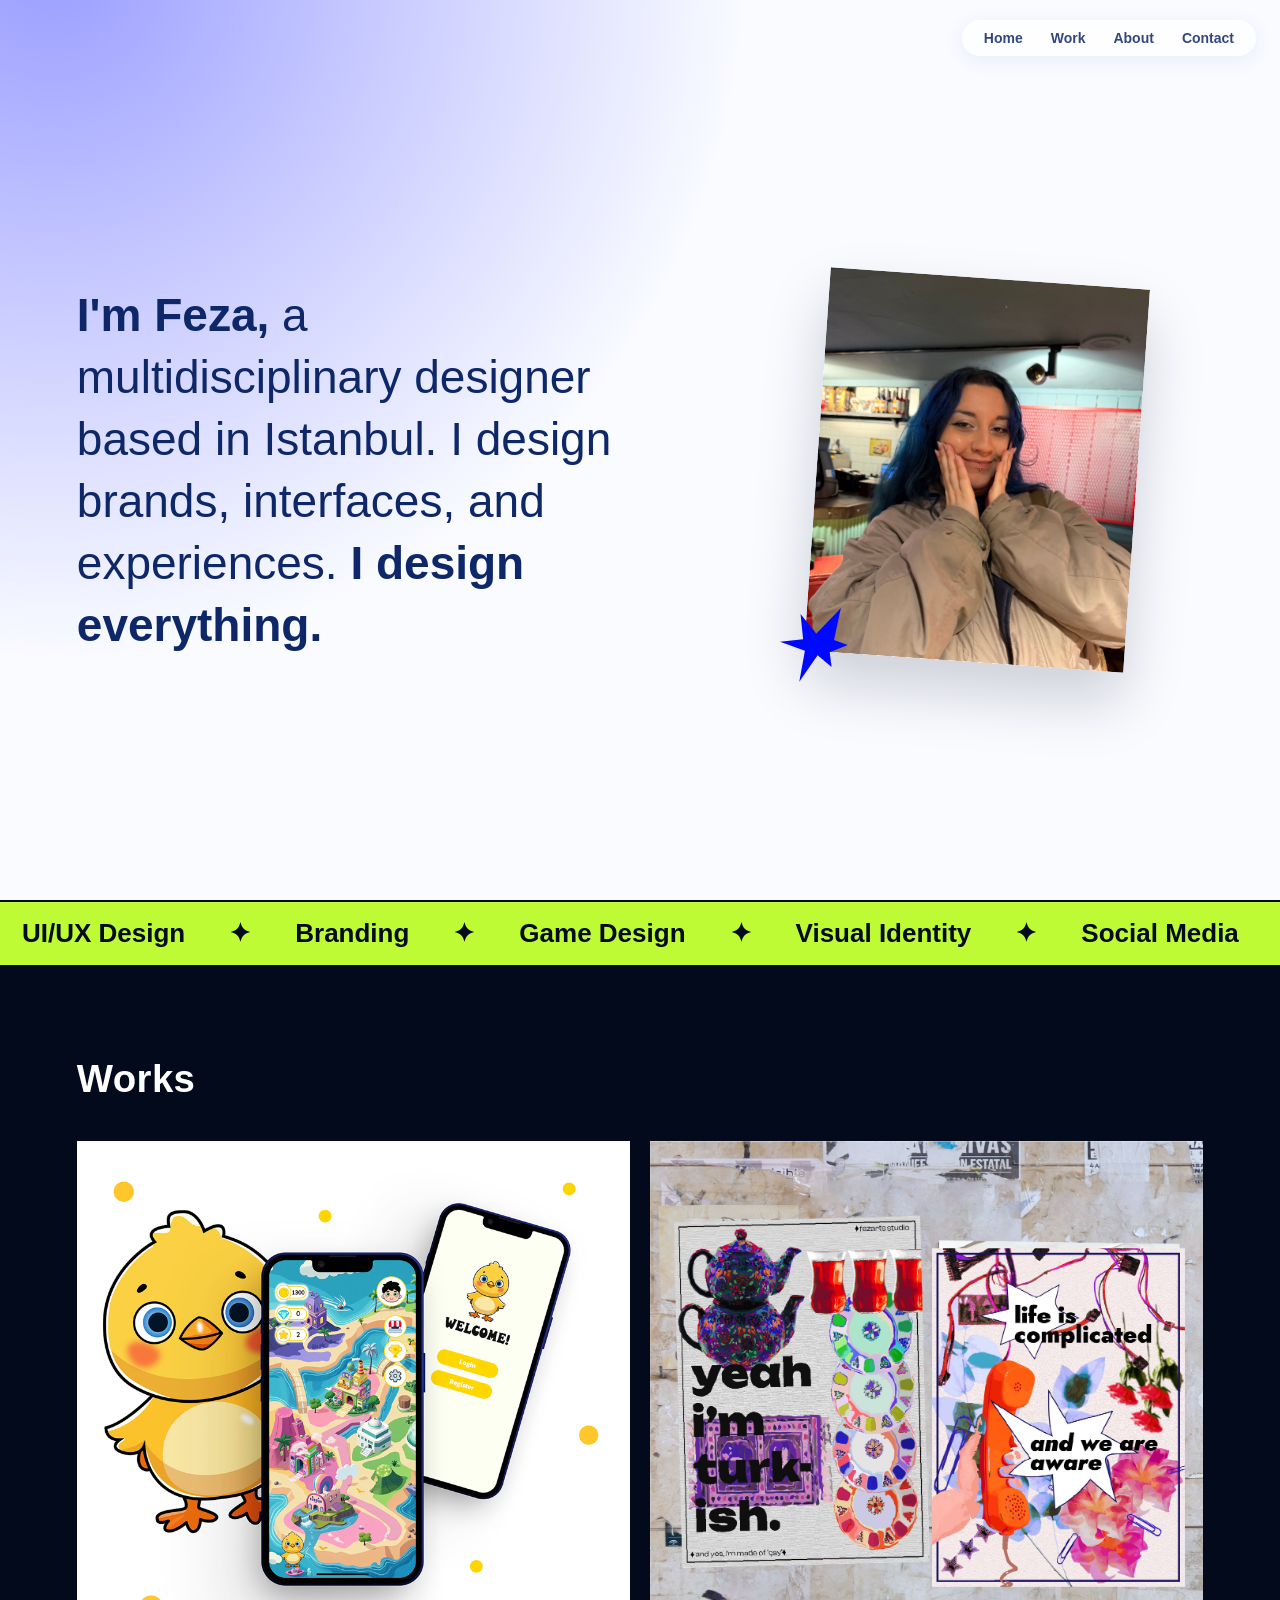
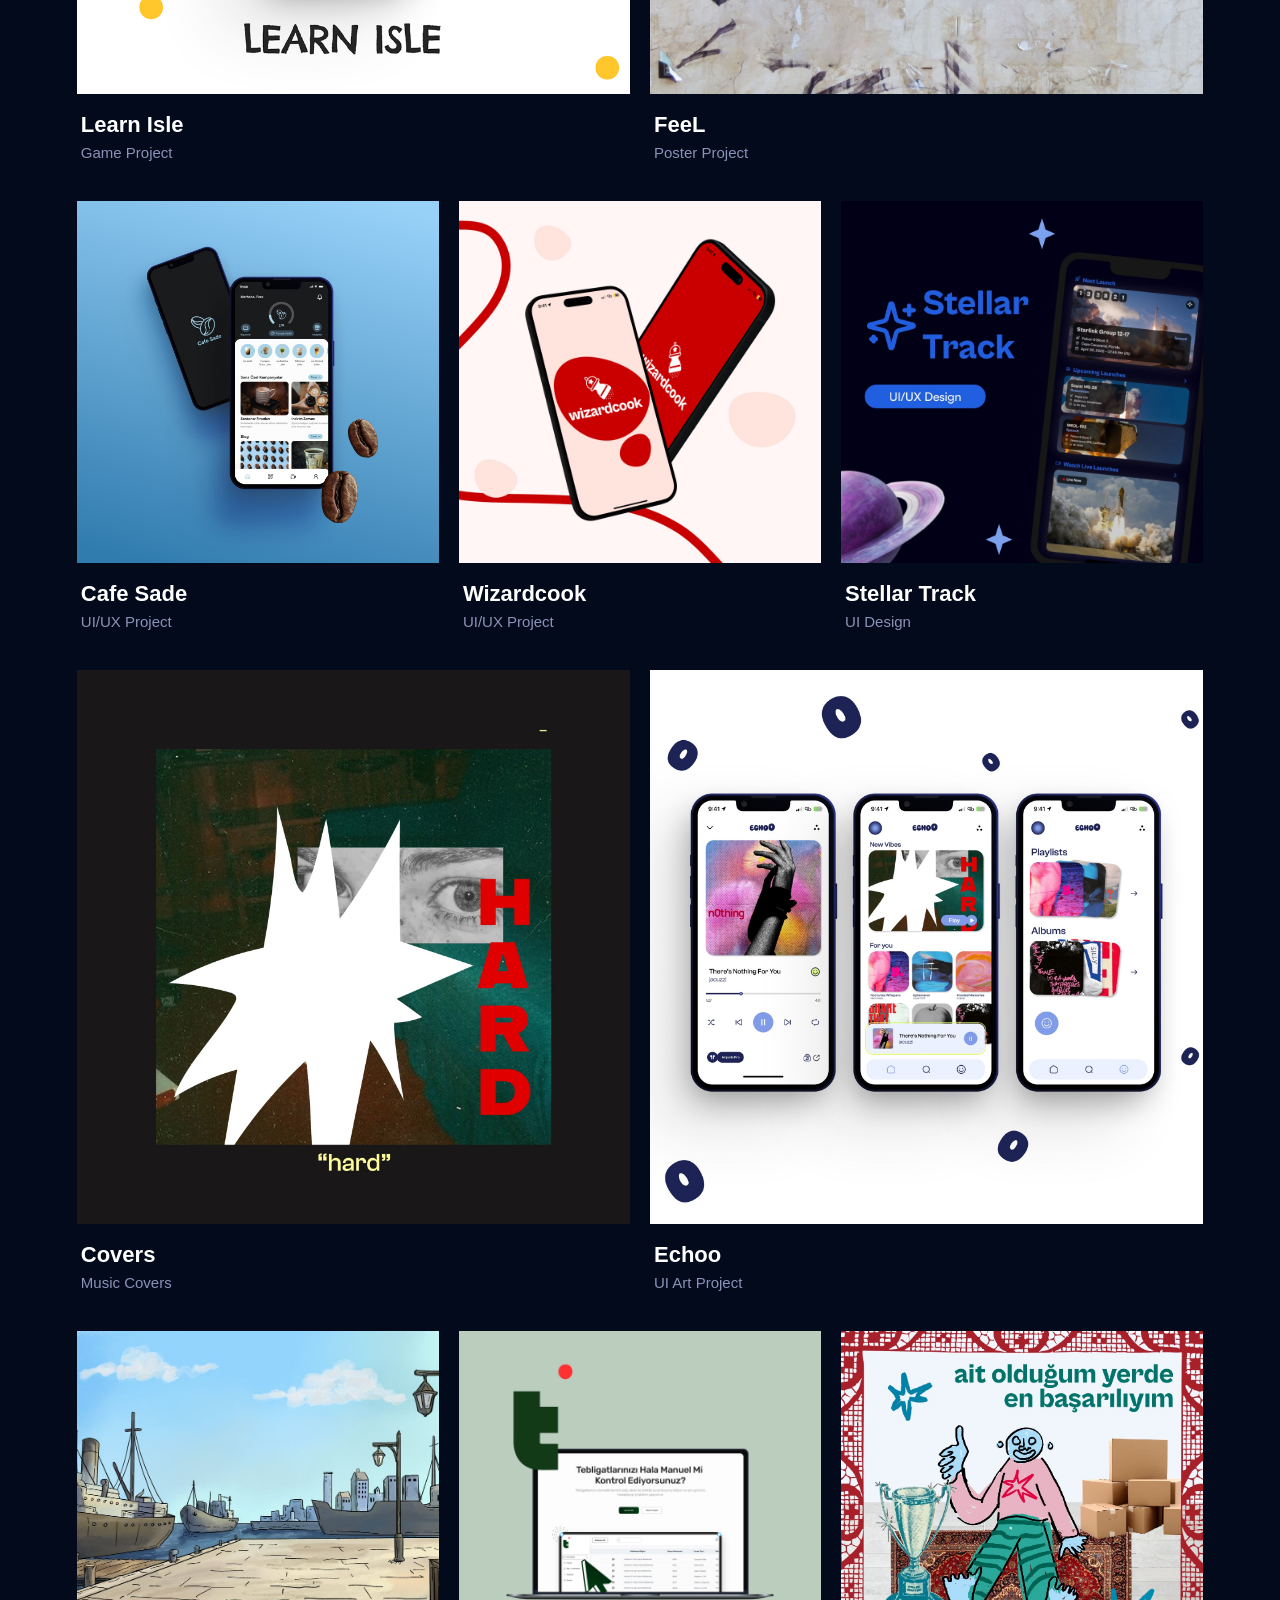
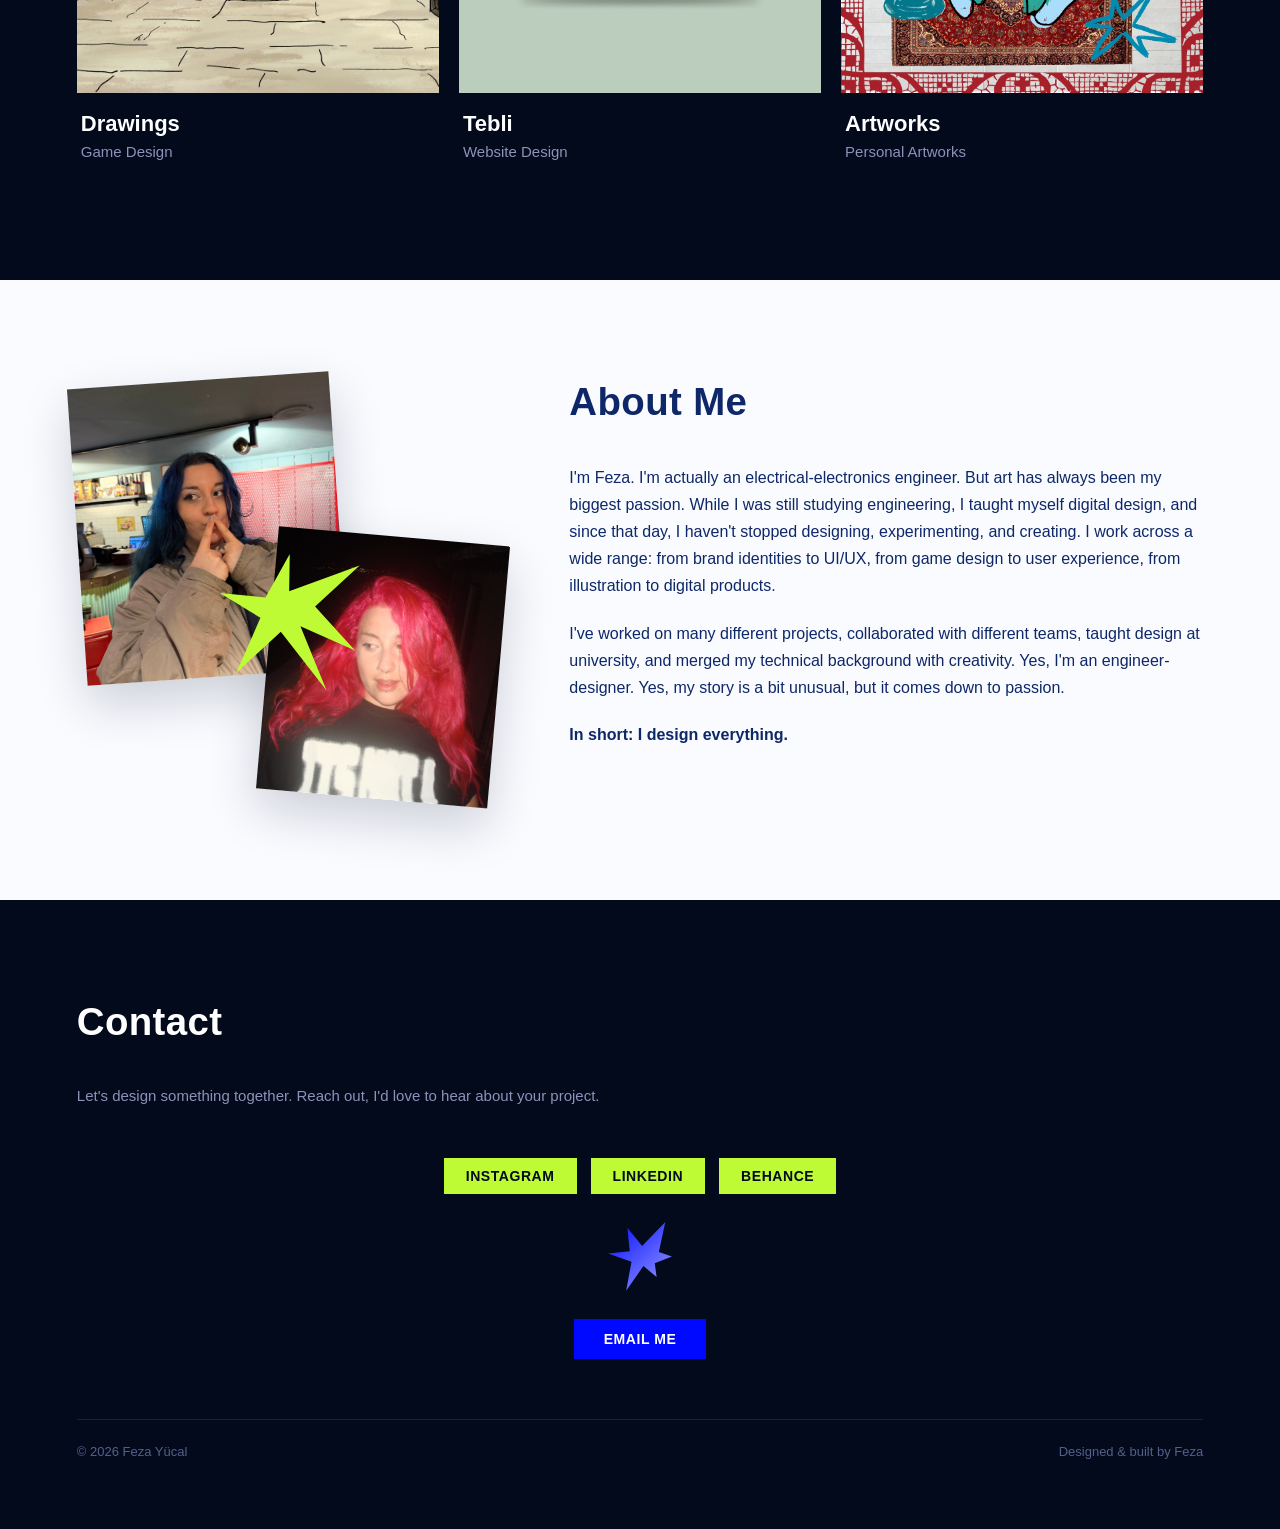
==== commit 5d580ac0: "Update about photos, Tebli cover, and featured work thumbnails Swap in the new about-section portrai" ====
--- a/index.html
+++ b/index.html
@@ -87,7 +87,7 @@
       </a>
 
       <a href="feel.html" class="card c-feel">
-        <div class="thumb"><img src="assets/img/feel-detail-1.jpg" alt="FeeL"></div>
+        <div class="thumb"><img src="assets/img/feel-detail-2.jpg" alt="FeeL"></div>
         <div class="meta"><h3>FeeL</h3><p>Poster Project</p></div>
       </a>
 
@@ -107,7 +107,7 @@
       </a>
 
       <a href="covers.html" class="card c-covers">
-        <div class="thumb"><img src="assets/img/covers-detail-1.jpg" alt="Covers"></div>
+        <div class="thumb"><img src="assets/img/covers-detail-4.jpg" alt="Covers"></div>
         <div class="meta"><h3>Covers</h3><p>Music Covers</p></div>
       </a>
 
@@ -127,7 +127,7 @@
       </a>
 
       <a href="artworks.html" class="card c-cafesade2">
-        <div class="thumb"><img src="assets/img/artworks/akis.jpg" alt="Artworks"></div>
+        <div class="thumb"><img src="assets/img/artworks/basari.jpg" alt="Artworks"></div>
         <div class="meta"><h3>Artworks</h3><p>Personal Artworks</p></div>
       </a>
 
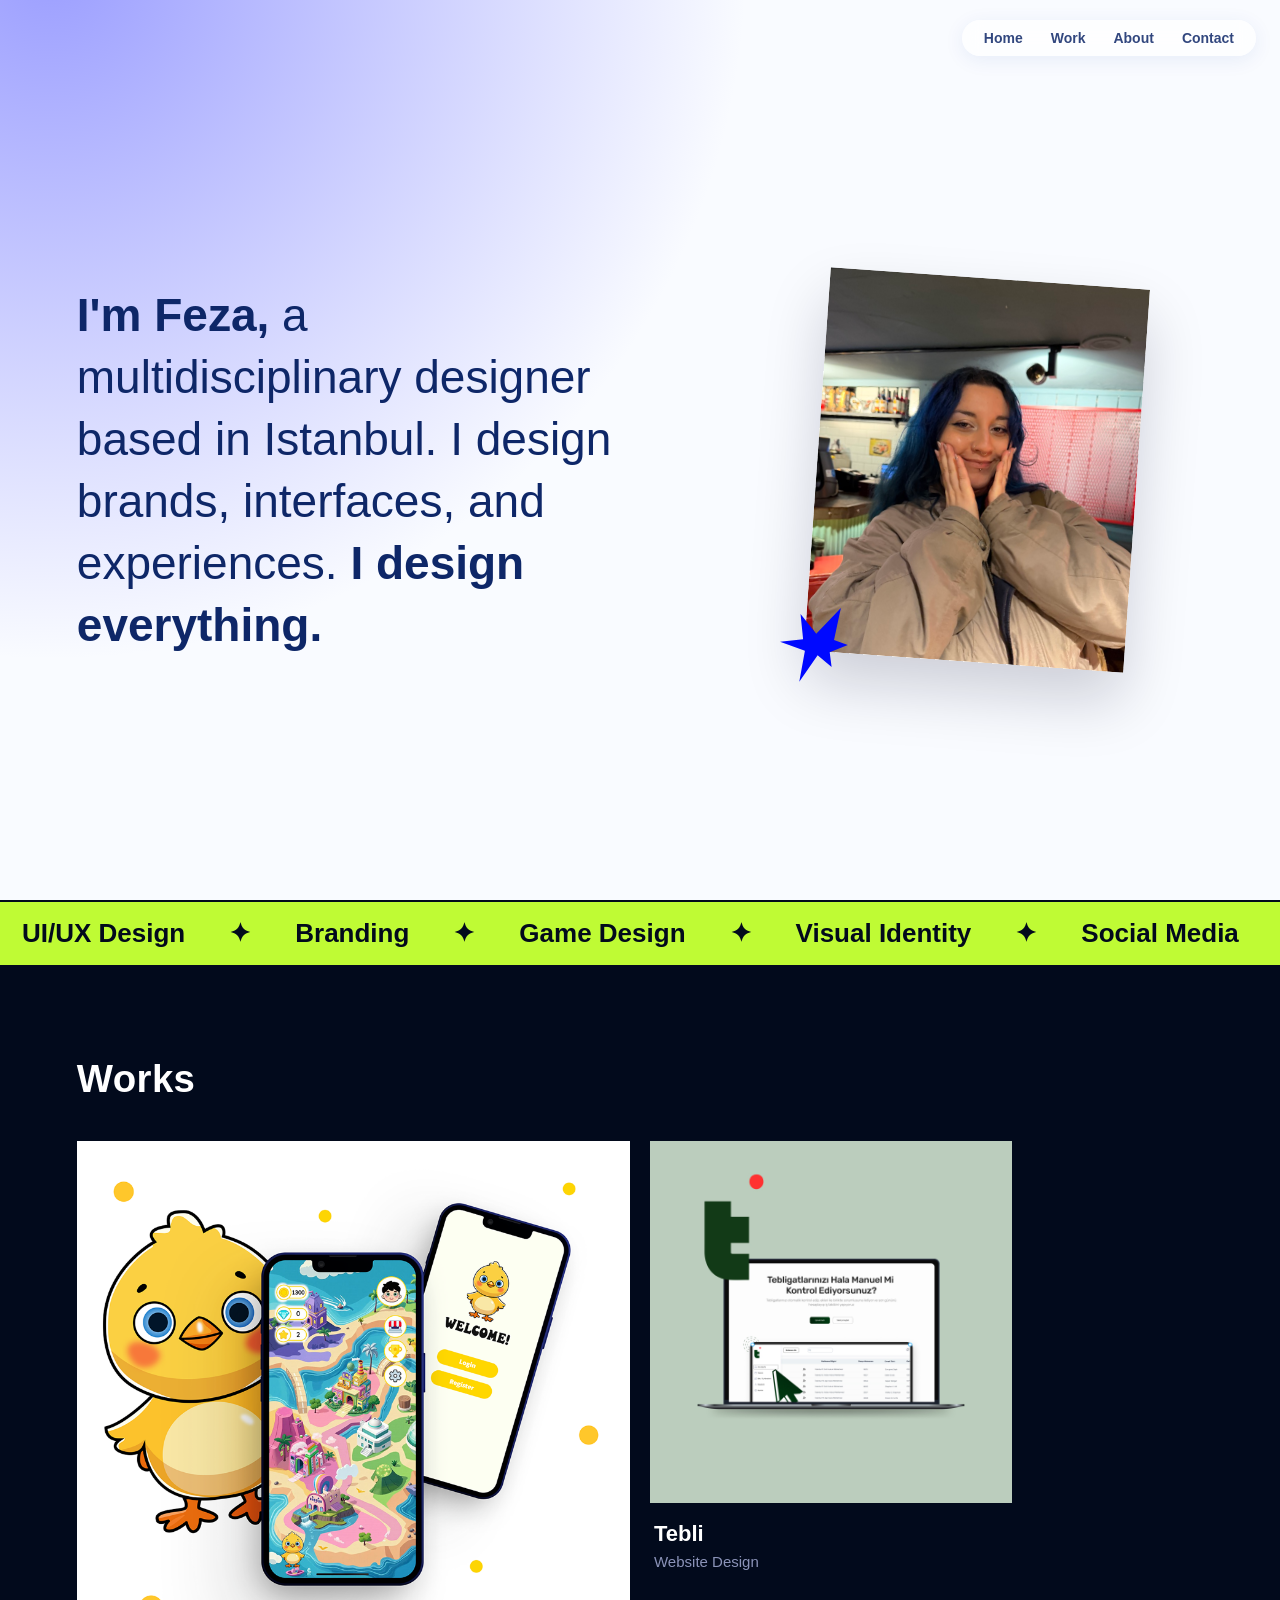
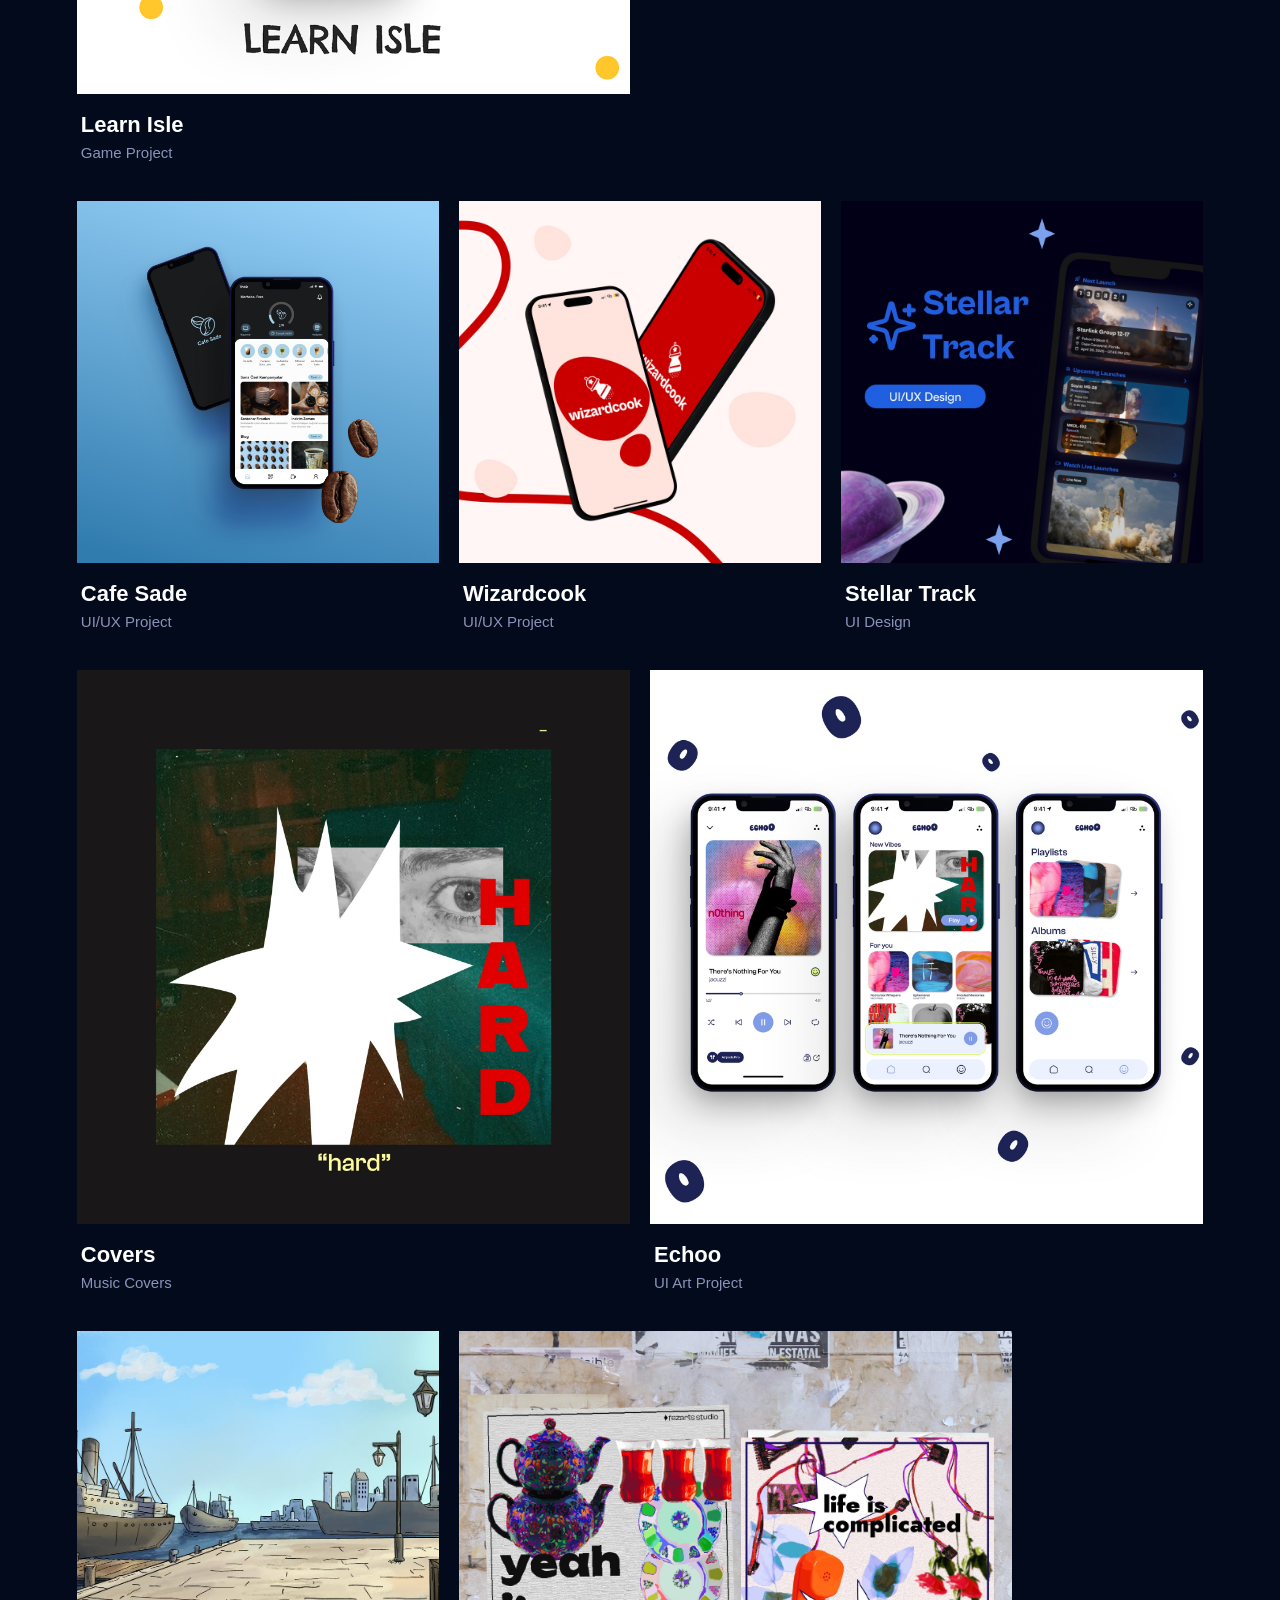
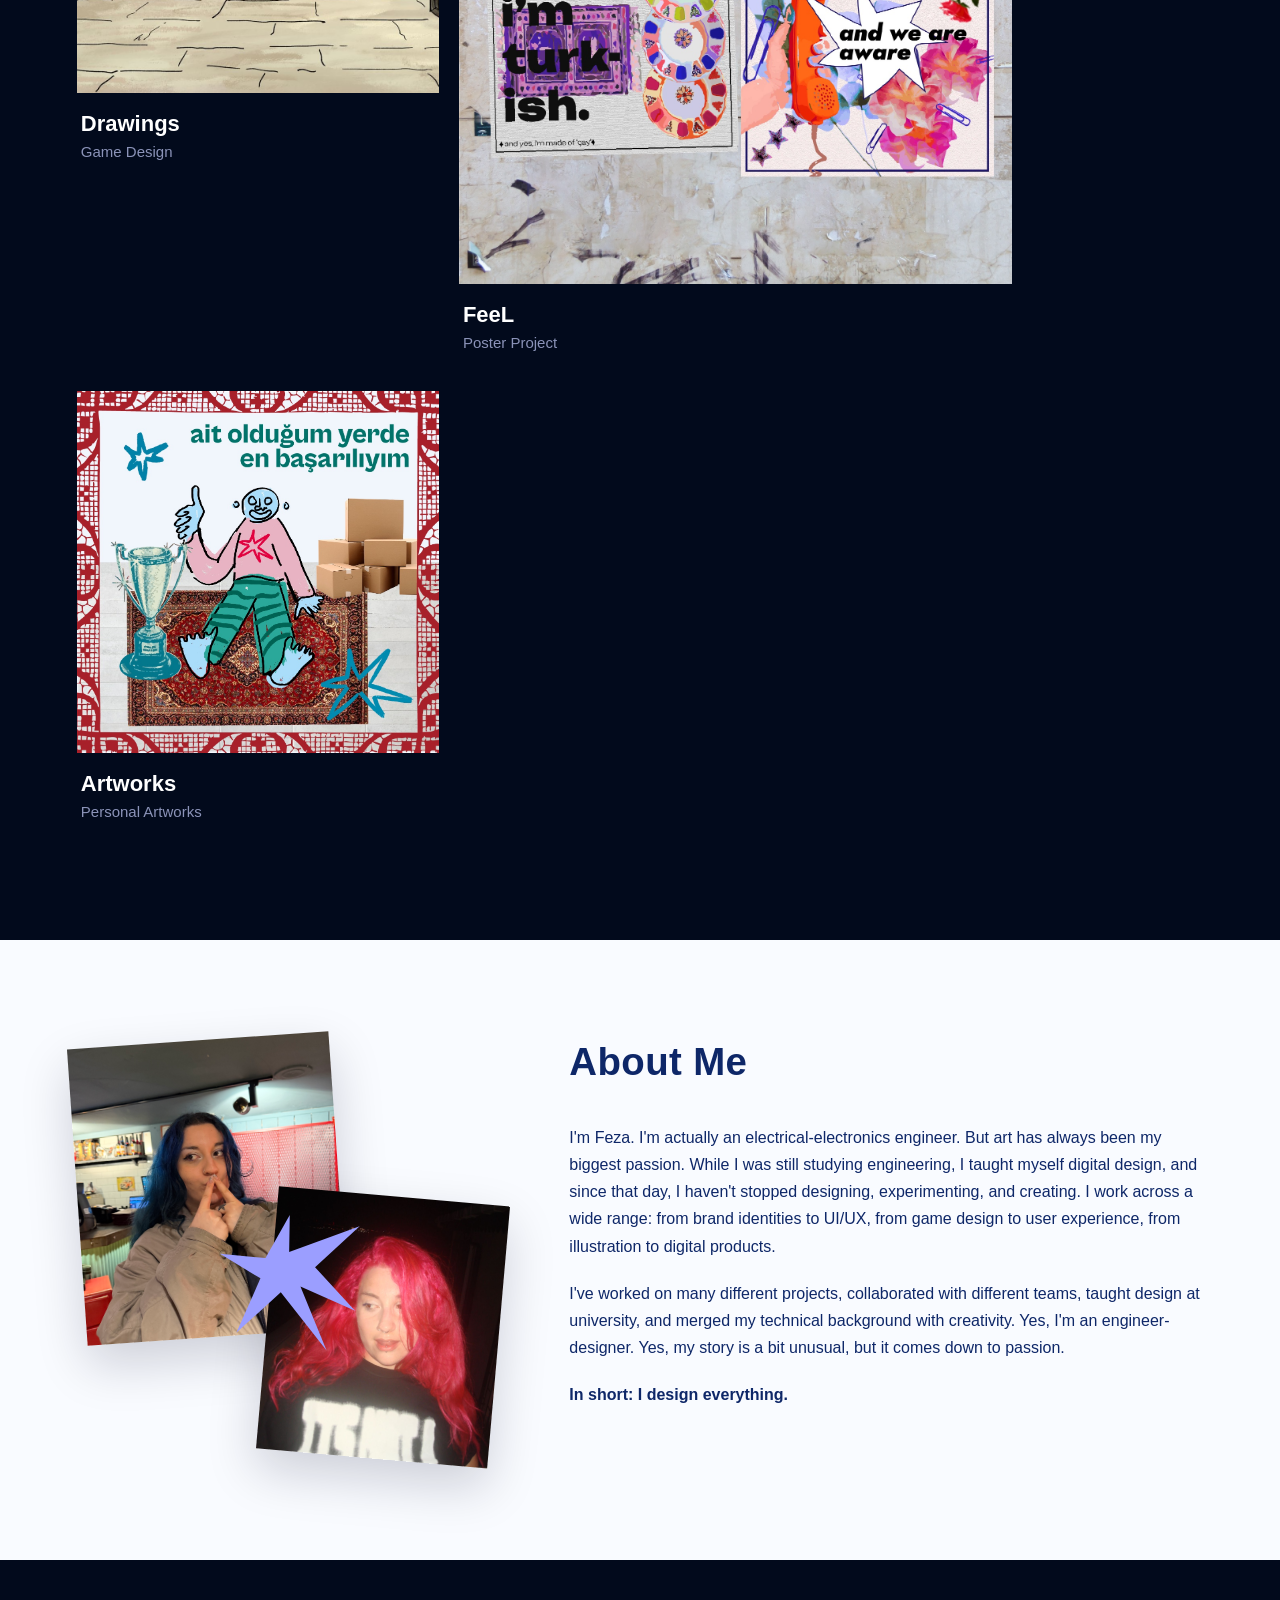
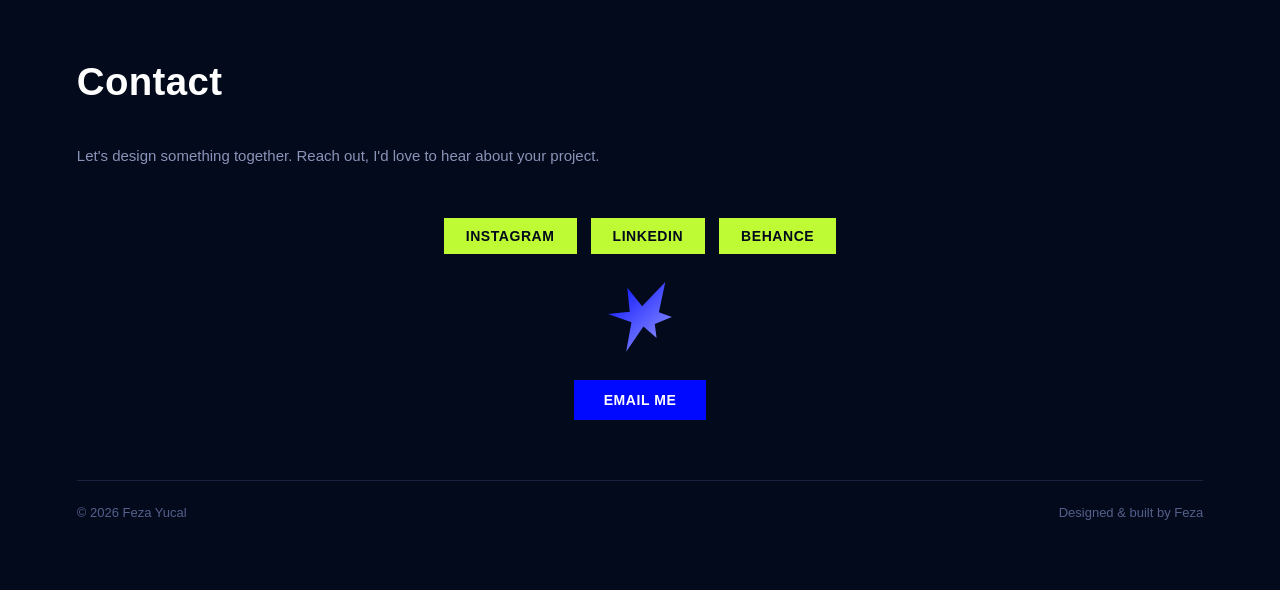
==== commit 6d61c0ba: "Reorder works grid, resize project galleries, fix footer name/star color Swap FeeL and Tebli so apps" ====
--- a/index.html
+++ b/index.html
@@ -86,9 +86,9 @@
         <div class="meta"><h3>Learn Isle</h3><p>Game Project</p></div>
       </a>
 
-      <a href="feel.html" class="card c-feel">
-        <div class="thumb"><img src="assets/img/feel-detail-2.jpg" alt="FeeL"></div>
-        <div class="meta"><h3>FeeL</h3><p>Poster Project</p></div>
+      <a href="tebli.html" class="card c-tebli">
+        <div class="thumb"><img src="assets/img/tebli-detail-1.jpg" alt="Tebli"></div>
+        <div class="meta"><h3>Tebli</h3><p>Website Design</p></div>
       </a>
 
       <a href="cafe-sade.html" class="card c-cafesade1">
@@ -121,9 +121,9 @@
         <div class="meta"><h3>Drawings</h3><p>Game Design</p></div>
       </a>
 
-      <a href="tebli.html" class="card c-tebli">
-        <div class="thumb"><img src="assets/img/tebli-detail-1.jpg" alt="Tebli"></div>
-        <div class="meta"><h3>Tebli</h3><p>Website Design</p></div>
+      <a href="feel.html" class="card c-feel">
+        <div class="thumb"><img src="assets/img/feel-detail-2.jpg" alt="FeeL"></div>
+        <div class="meta"><h3>FeeL</h3><p>Poster Project</p></div>
       </a>
 
       <a href="artworks.html" class="card c-cafesade2">
@@ -179,7 +179,7 @@
     <a class="email-btn" href="mailto:fezayucal@gmail.com">Email Me</a>
 
     <div class="site-footer">
-      <span>© 2026 Feza Yücal</span>
+      <span>© 2026 Feza Yucal</span>
       <span>Designed &amp; built by Feza</span>
     </div>
   </div>
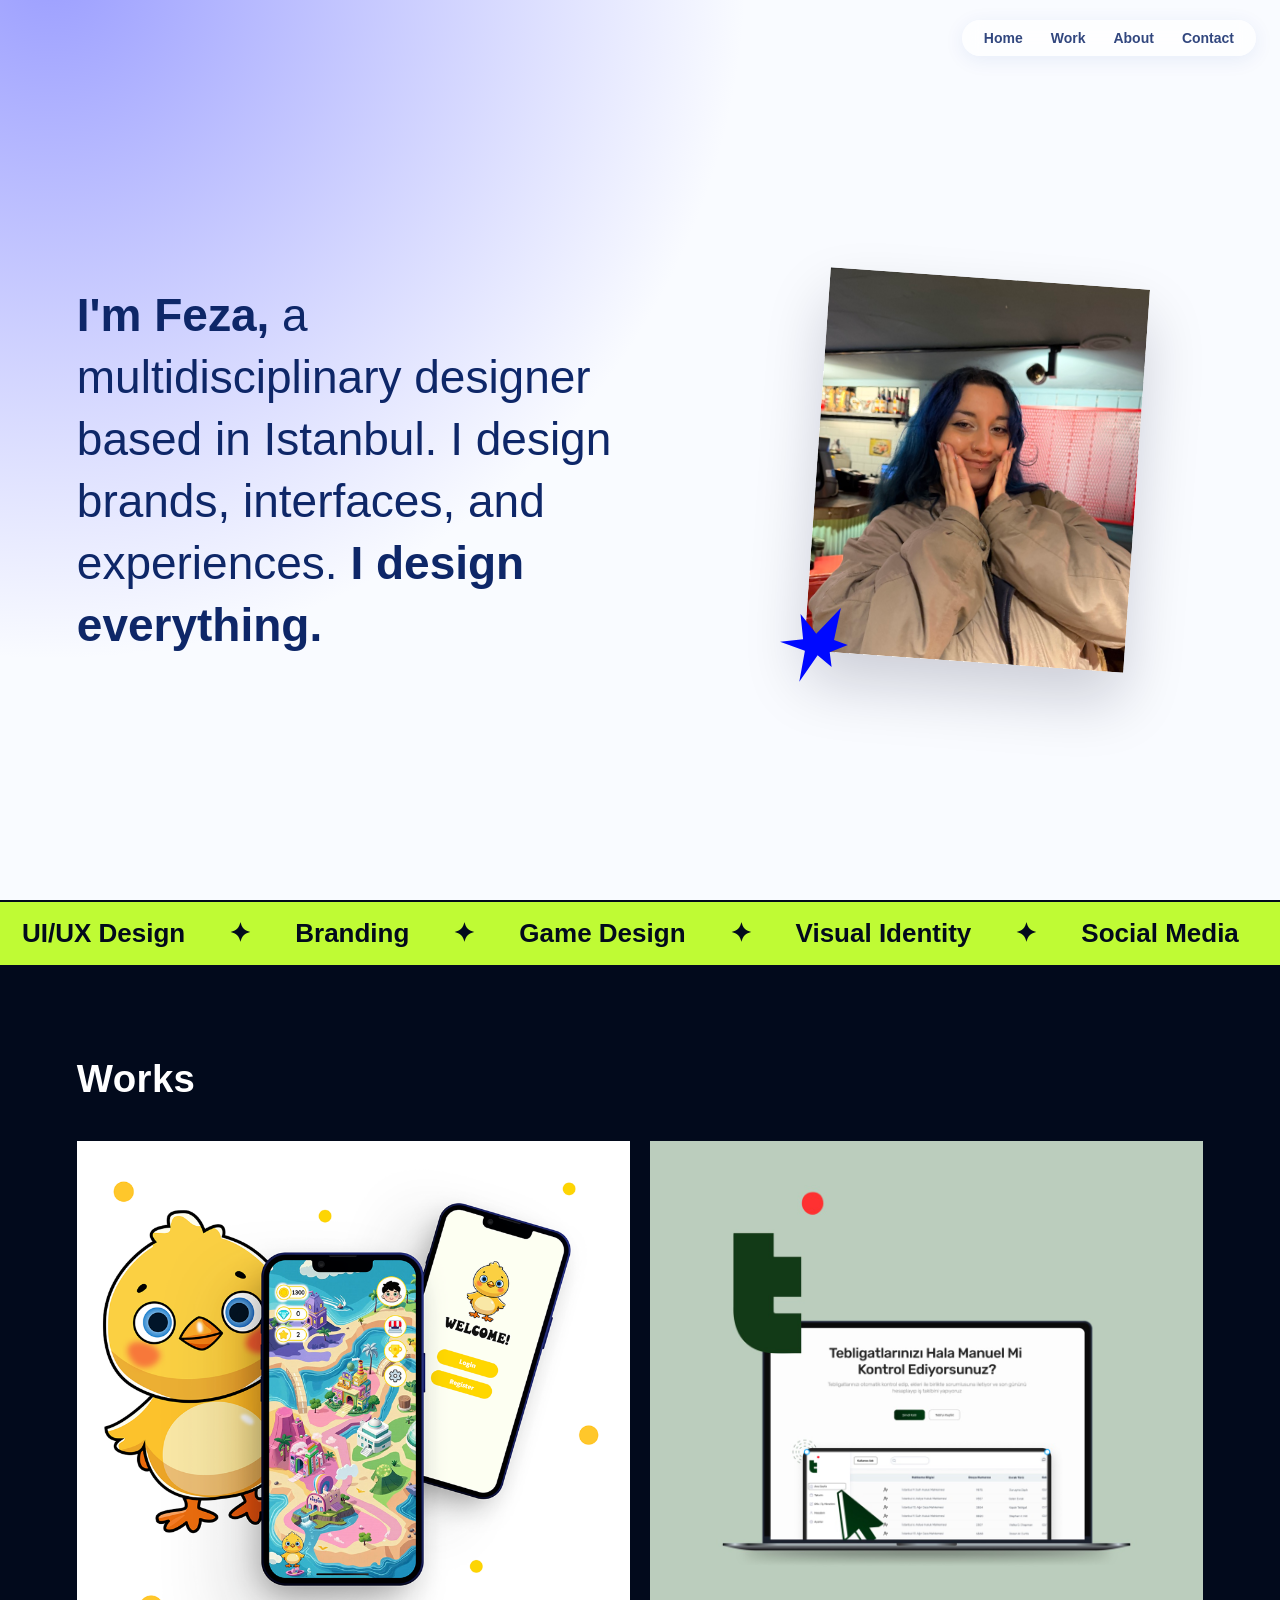
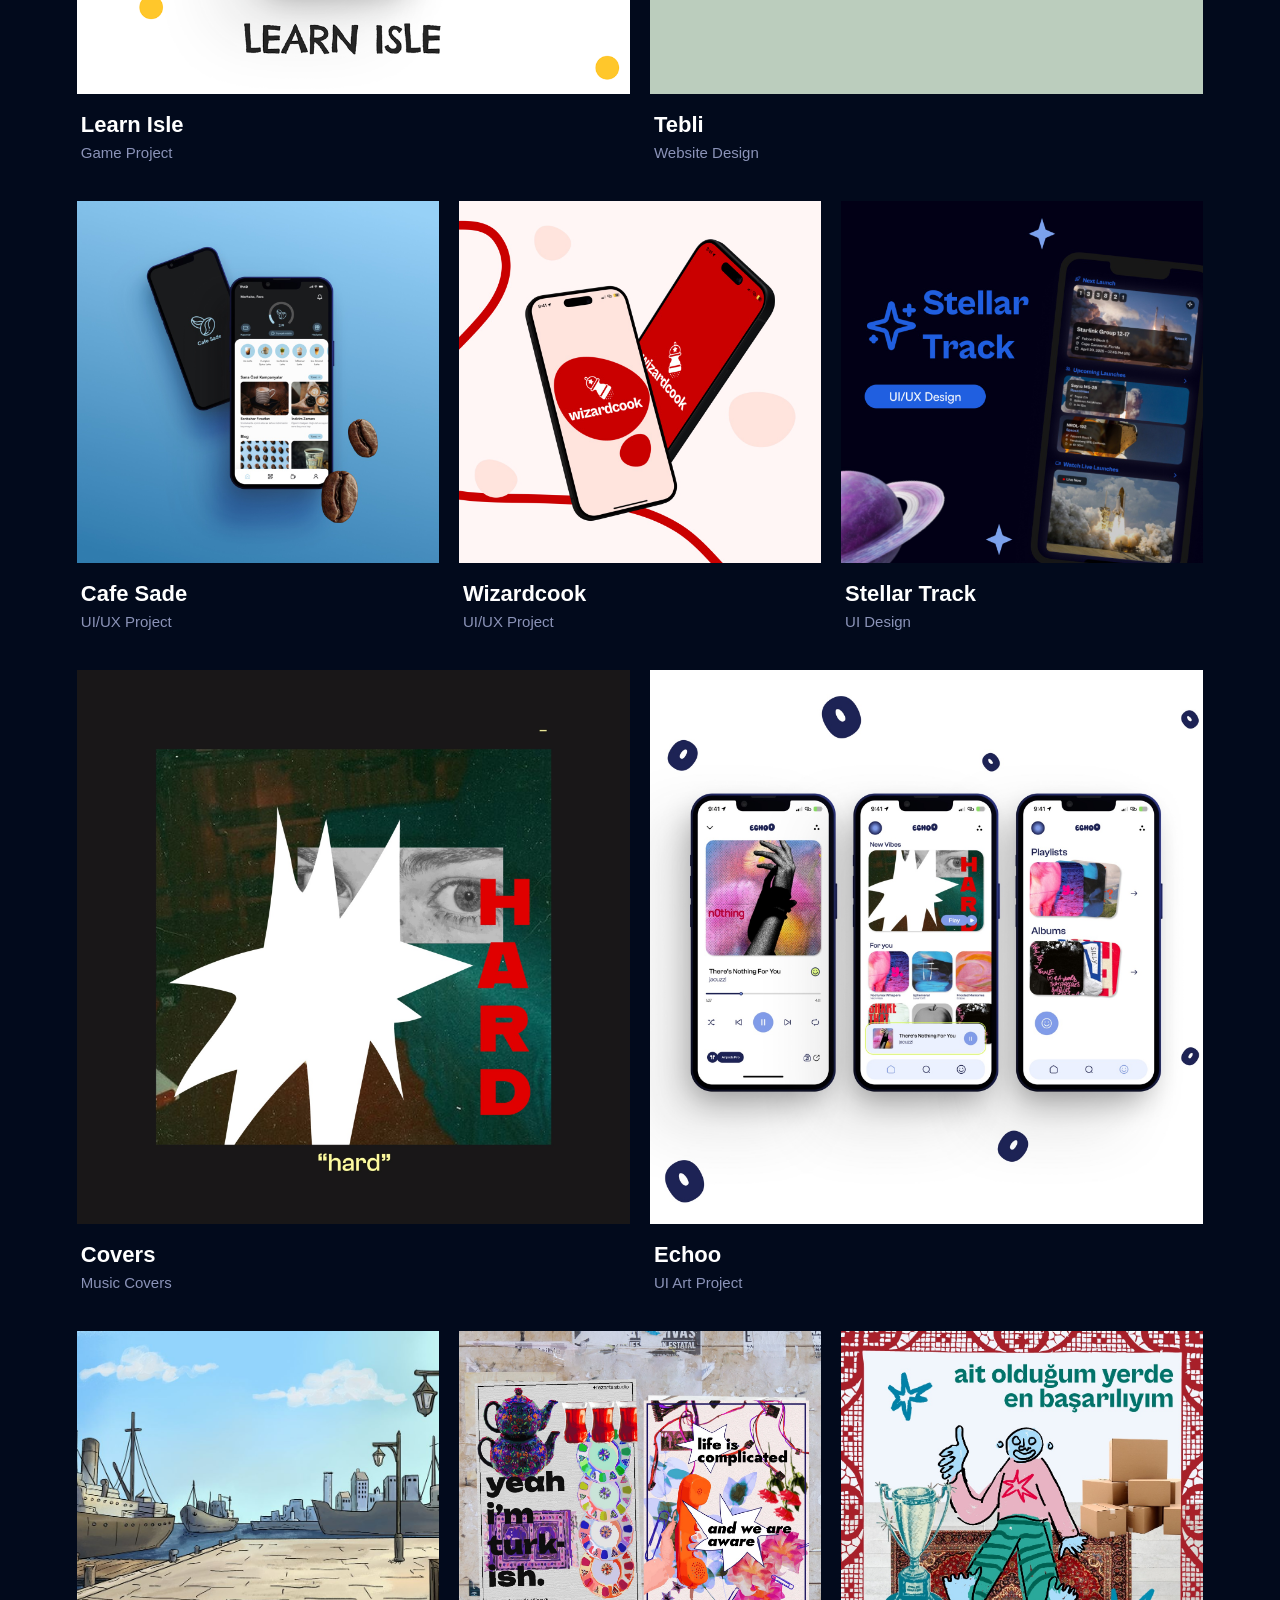
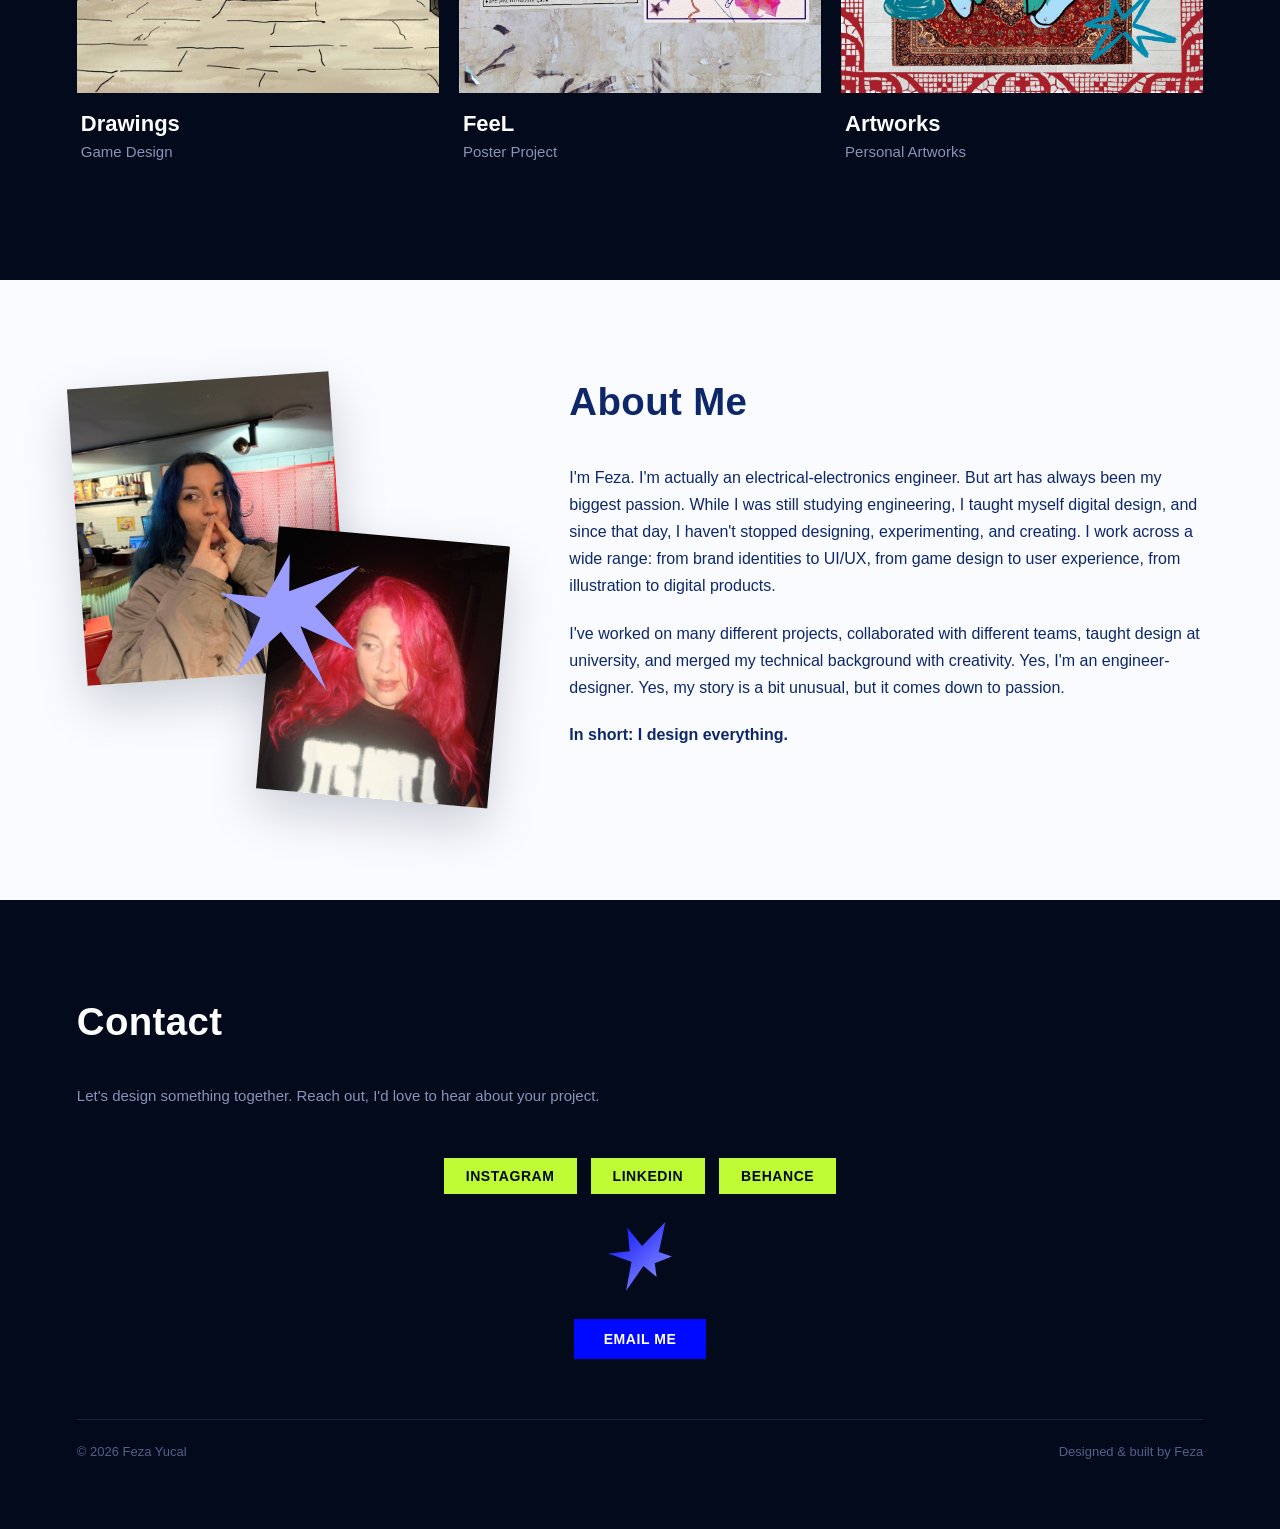
==== commit e9e6c4b2: "Use dedicated cover images for Tebli, Wizardcook, Cafe Sade, Stellar Track Point the works grid thum" ====
--- a/index.html
+++ b/index.html
@@ -87,22 +87,22 @@
       </a>
 
       <a href="tebli.html" class="card c-tebli">
-        <div class="thumb"><img src="assets/img/tebli-detail-1.jpg" alt="Tebli"></div>
+        <div class="thumb"><img src="assets/img/tebli-cover.jpg" alt="Tebli"></div>
         <div class="meta"><h3>Tebli</h3><p>Website Design</p></div>
       </a>
 
       <a href="cafe-sade.html" class="card c-cafesade1">
-        <div class="thumb"><img src="assets/img/cafesade-detail-1.jpg" alt="Cafe Sade"></div>
+        <div class="thumb"><img src="assets/img/cafesade-cover.jpg" alt="Cafe Sade"></div>
         <div class="meta"><h3>Cafe Sade</h3><p>UI/UX Project</p></div>
       </a>
 
       <a href="wizardcook.html" class="card c-wizardcook">
-        <div class="thumb"><img src="assets/img/wizardcook-detail-1.jpg" alt="Wizardcook"></div>
+        <div class="thumb"><img src="assets/img/wizardcook-cover.jpg" alt="Wizardcook"></div>
         <div class="meta"><h3>Wizardcook</h3><p>UI/UX Project</p></div>
       </a>
 
       <a href="stellar-track.html" class="card c-stellartrack">
-        <div class="thumb"><img src="assets/img/stellartrack-detail-1.jpg" alt="Stellar Track"></div>
+        <div class="thumb"><img src="assets/img/stellartrack-cover.jpg" alt="Stellar Track"></div>
         <div class="meta"><h3>Stellar Track</h3><p>UI Design</p></div>
       </a>
 
--- a/css/style.css
+++ b/css/style.css
@@ -238,10 +238,10 @@
 .card:hover .meta p{ color: var(--lime); }
 
 @media (min-width: 700px){
-  .c-learnisle, .c-feel{ grid-column: span 6; }
+  .c-learnisle, .c-tebli{ grid-column: span 6; }
   .c-cafesade1, .c-wizardcook, .c-stellartrack{ grid-column: span 4; }
   .c-covers, .c-echoo{ grid-column: span 6; }
-  .c-drawings, .c-tebli, .c-cafesade2{ grid-column: span 4; }
+  .c-drawings, .c-feel, .c-cafesade2{ grid-column: span 4; }
 }
 
 /* ===== About ===== */
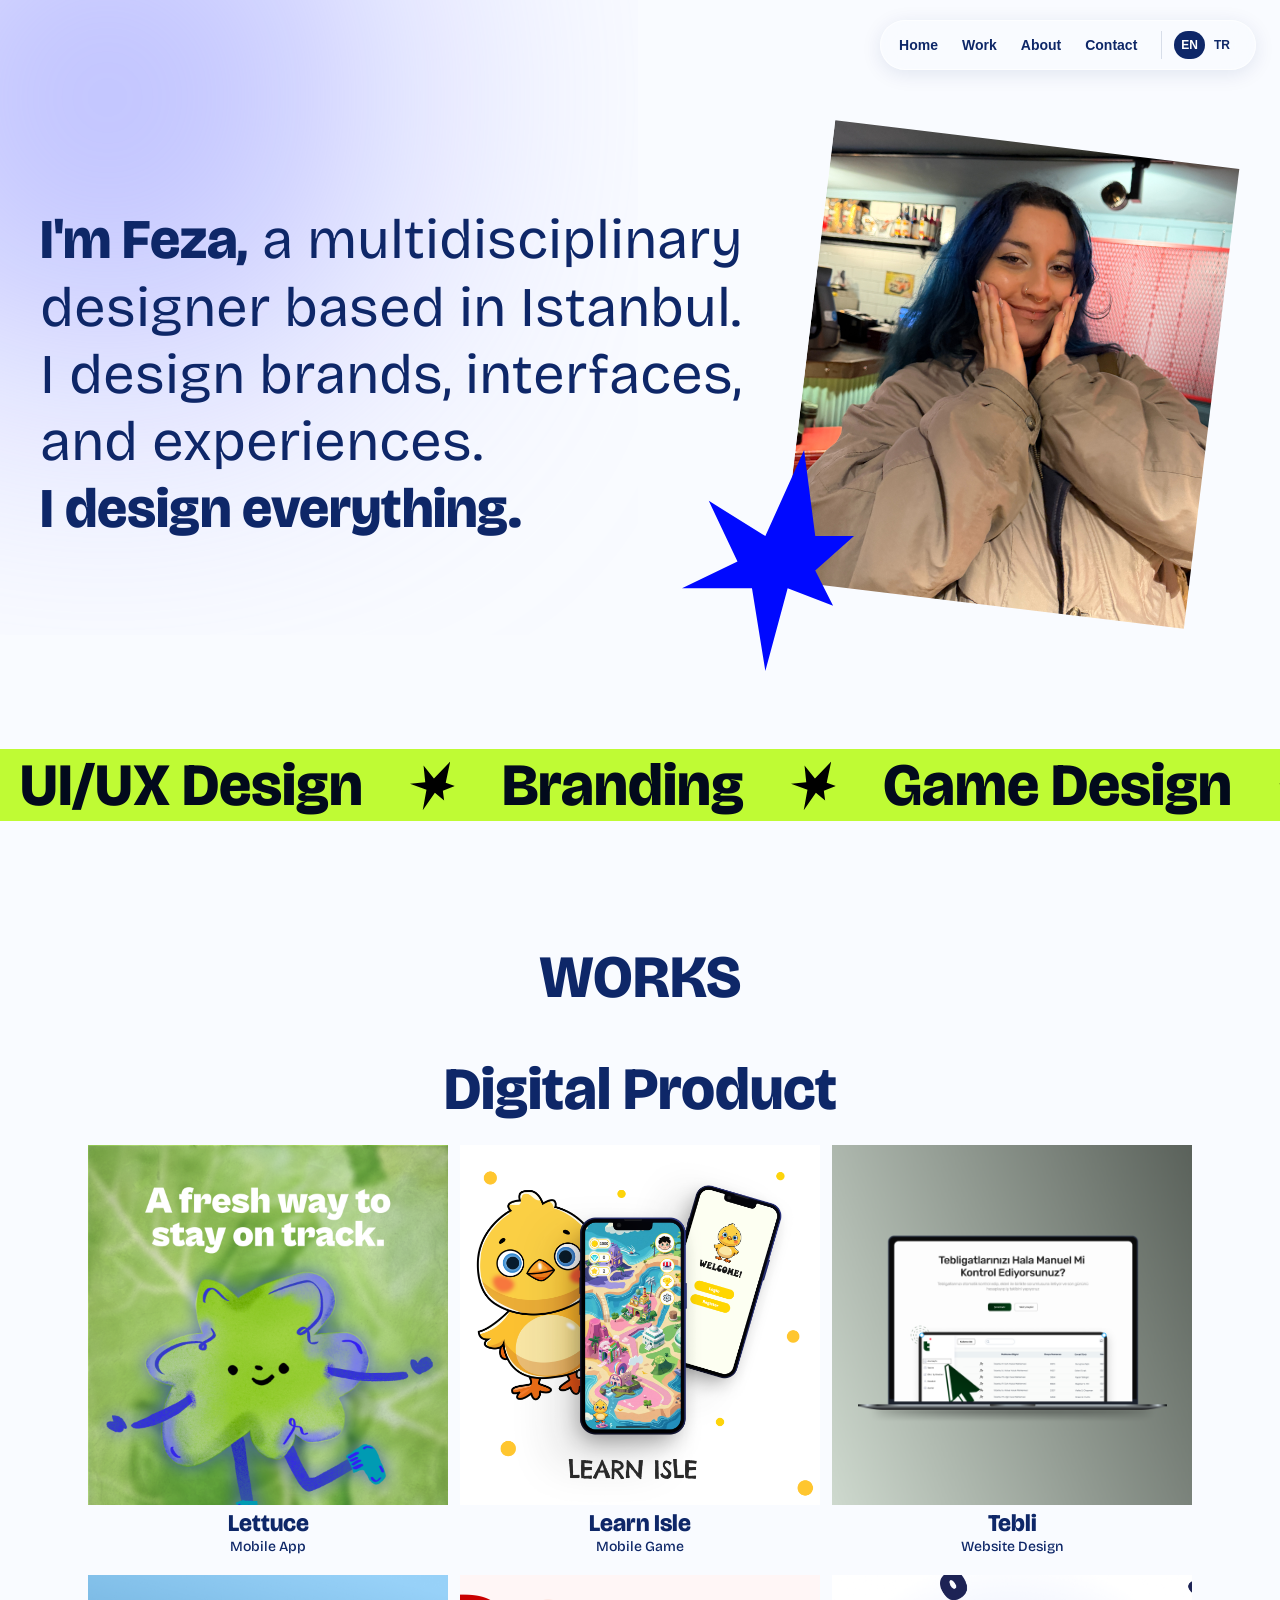
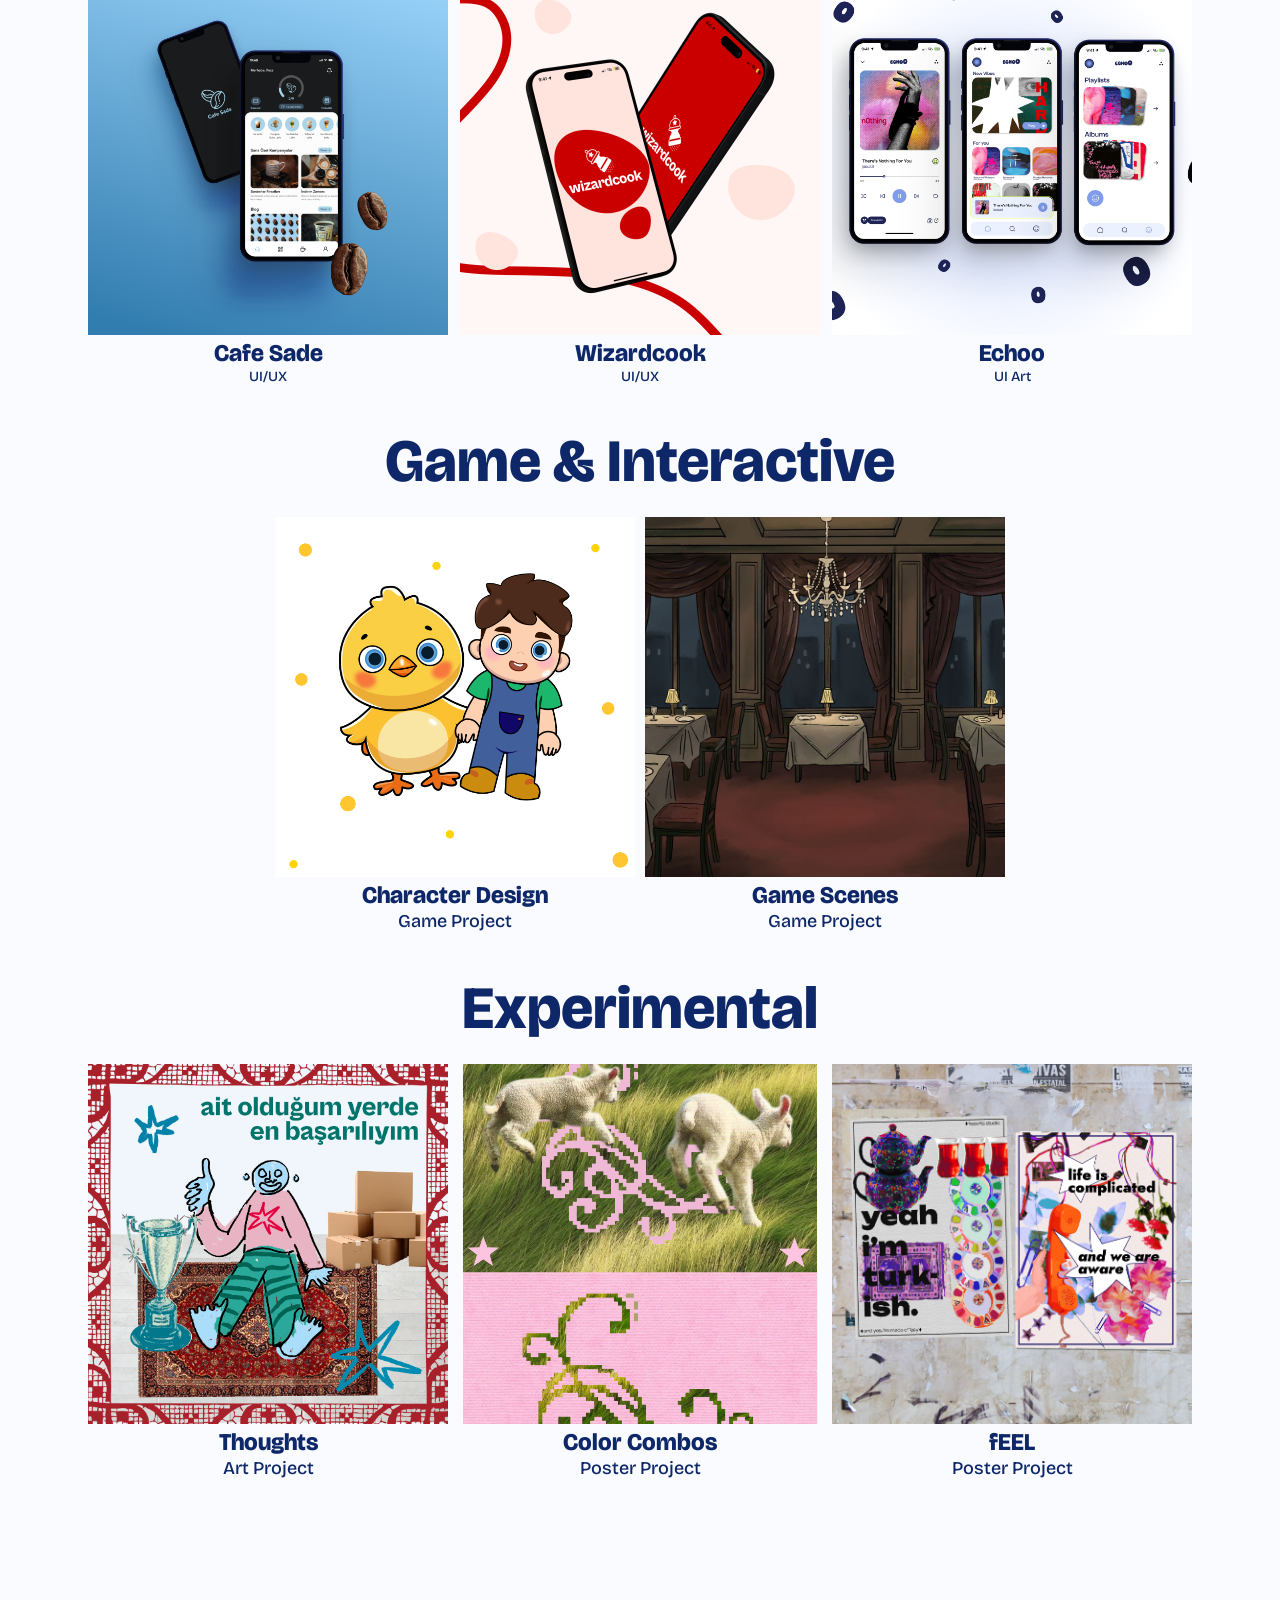
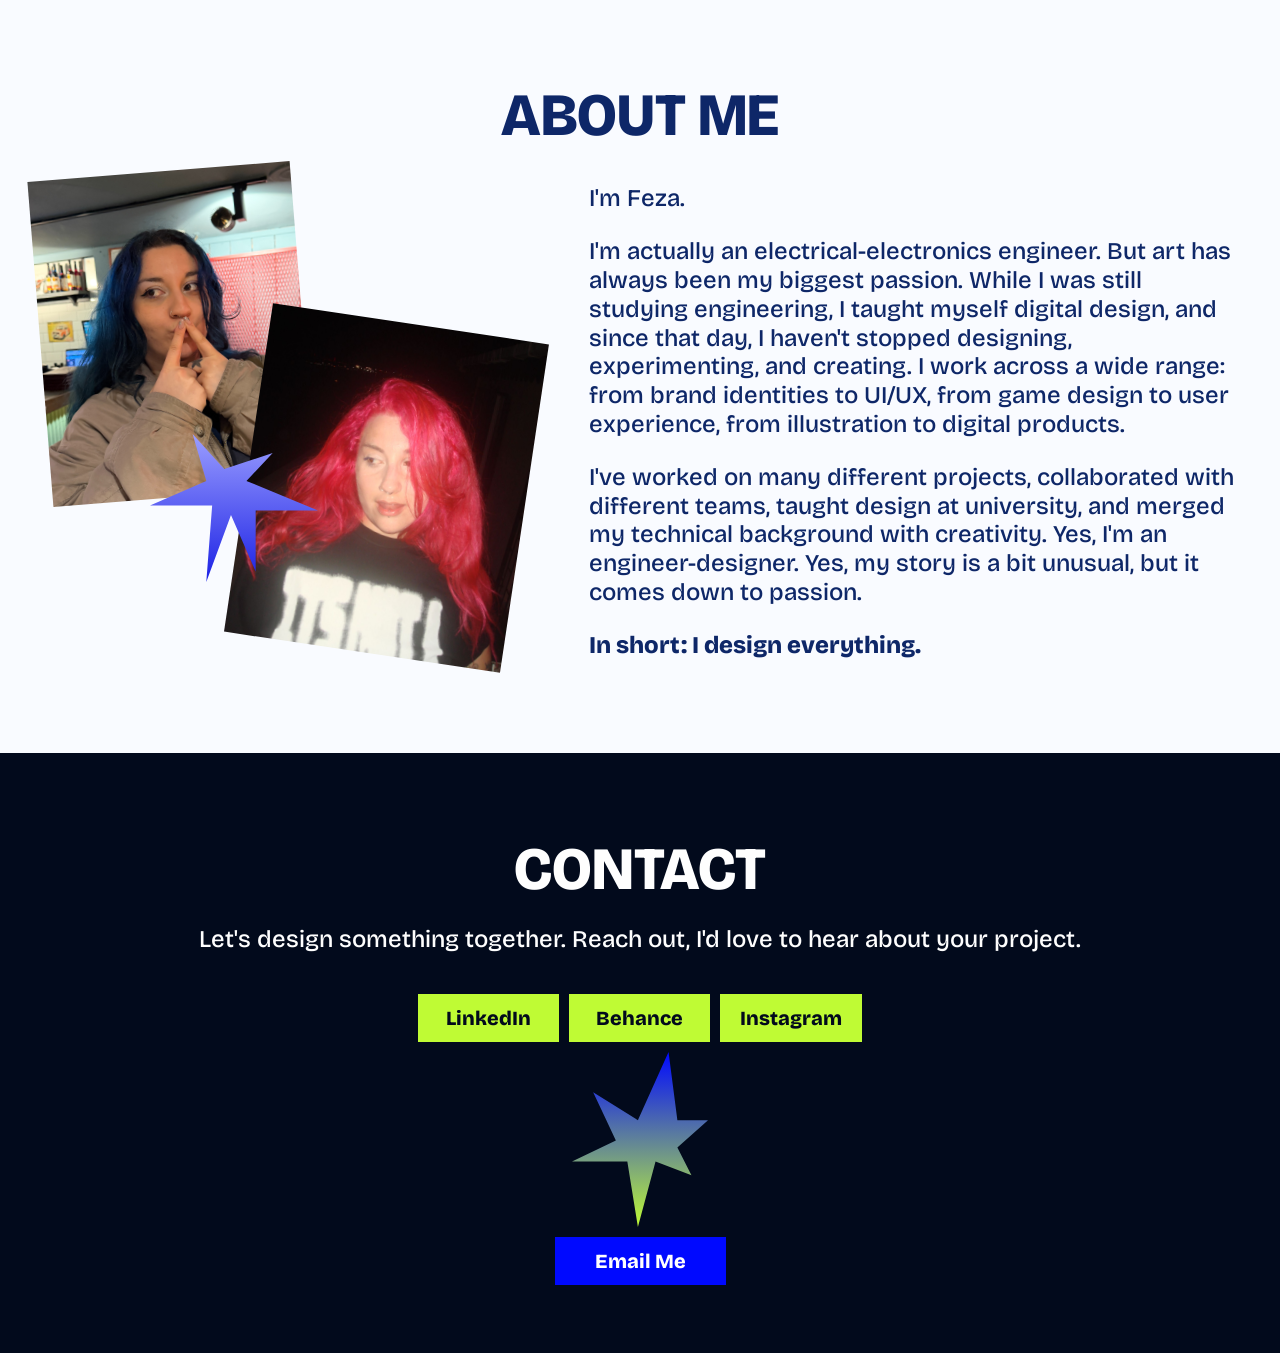
==== commit a36b364f: "Update portfolio design, projects and bilingual navigation" ====
--- a/index.html
+++ b/index.html
@@ -6,8 +6,10 @@
 <title>Feza - I design everything</title>
 <link rel="icon" href="assets/img/star.svg" type="image/svg+xml">
 <link rel="stylesheet" href="css/style.css">
+<link rel="stylesheet" href="css/landing.css">
+<link rel="stylesheet" href="css/navigation.css">
 </head>
-<body>
+<body class="landing">
 
 <div id="cursor-star">
   <div class="star-spin">
@@ -17,27 +19,25 @@
 </div>
 
 <nav class="nav">
-  <a href="#home">Home</a>
-  <a href="#works">Work</a>
-  <a href="#about">About</a>
-  <a href="#contact">Contact</a>
+  <a href="#home" data-i18n="text0">Home</a>
+  <a href="#works" data-i18n="text1">Work</a>
+  <a href="#about" data-i18n="text2">About</a>
+  <a href="#contact" data-i18n="text3">Contact</a>
+<div class="language-switch" role="group" aria-label="Language / Dil"><button type="button" data-language="en" aria-pressed="true" lang="en">EN</button><button type="button" data-language="tr" aria-pressed="false" lang="tr">TR</button></div>
 </nav>
 
 <!-- HERO -->
 <section class="hero" id="home">
+  <img class="hero-glow" src="assets/img/redesign/glow.svg" alt="">
   <div class="hero-inner">
     <div class="hero-text">
-      <h1>
-        <strong>I'm Feza,</strong> a multidisciplinary designer based in Istanbul.
-        I design brands, interfaces, and experiences.
-        <strong>I design everything.</strong>
-      </h1>
+      <h1><strong data-i18n="heroStart">I'm Feza,</strong> <span data-i18n="heroBody">a multidisciplinary designer based in Istanbul. I design brands, interfaces, and experiences.</span> <strong class="hero-ending" data-i18n="heroEnd">I design everything.</strong></h1>
     </div>
     <div class="hero-photo-wrap">
       <div class="hero-photo">
-        <img src="assets/img/hero-photo.jpg" alt="Feza">
+        <img src="assets/img/redesign/hero.png" alt="Feza">
       </div>
-      <img class="hero-star" src="assets/img/star.svg" alt="">
+      <img class="hero-star" src="assets/img/redesign/hero-star.svg" alt="">
     </div>
   </div>
 </section>
@@ -45,119 +45,62 @@
 <!-- MARQUEE -->
 <div class="marquee">
   <div class="marquee-track">
-    <span class="m-item">UI/UX Design</span><span class="m-sep">✦</span>
-    <span class="m-item">Branding</span><span class="m-sep">✦</span>
-    <span class="m-item">Game Design</span><span class="m-sep">✦</span>
-    <span class="m-item">Visual Identity</span><span class="m-sep">✦</span>
-    <span class="m-item">Social Media</span><span class="m-sep">✦</span>
-    <span class="m-item">Product Design</span><span class="m-sep">✦</span>
+    <span class="m-item" data-i18n="text4">UI/UX Design</span><span class="m-sep"><img src="assets/img/redesign/slider-star.svg" alt=""></span>
+    <span class="m-item" data-i18n="text5">Branding</span><span class="m-sep"><img src="assets/img/redesign/slider-star.svg" alt=""></span>
+    <span class="m-item" data-i18n="text6">Game Design</span><span class="m-sep"><img src="assets/img/redesign/slider-star.svg" alt=""></span>
+    <span class="m-item" data-i18n="text7">Visual Identity</span><span class="m-sep"><img src="assets/img/redesign/slider-star.svg" alt=""></span>
+    <span class="m-item" data-i18n="text8">Social Media</span><span class="m-sep"><img src="assets/img/redesign/slider-star.svg" alt=""></span>
+    <span class="m-item" data-i18n="text9">Product Design</span><span class="m-sep"><img src="assets/img/redesign/slider-star.svg" alt=""></span>
 
-    <span class="m-item">UI/UX Design</span><span class="m-sep">✦</span>
-    <span class="m-item">Branding</span><span class="m-sep">✦</span>
-    <span class="m-item">Game Design</span><span class="m-sep">✦</span>
-    <span class="m-item">Visual Identity</span><span class="m-sep">✦</span>
-    <span class="m-item">Social Media</span><span class="m-sep">✦</span>
-    <span class="m-item">Product Design</span><span class="m-sep">✦</span>
+    <span class="m-item" data-i18n="text10">UI/UX Design</span><span class="m-sep"><img src="assets/img/redesign/slider-star.svg" alt=""></span>
+    <span class="m-item" data-i18n="text11">Branding</span><span class="m-sep"><img src="assets/img/redesign/slider-star.svg" alt=""></span>
+    <span class="m-item" data-i18n="text12">Game Design</span><span class="m-sep"><img src="assets/img/redesign/slider-star.svg" alt=""></span>
+    <span class="m-item" data-i18n="text13">Visual Identity</span><span class="m-sep"><img src="assets/img/redesign/slider-star.svg" alt=""></span>
+    <span class="m-item" data-i18n="text14">Social Media</span><span class="m-sep"><img src="assets/img/redesign/slider-star.svg" alt=""></span>
+    <span class="m-item" data-i18n="text15">Product Design</span><span class="m-sep"><img src="assets/img/redesign/slider-star.svg" alt=""></span>
 
-    <span class="m-item">UI/UX Design</span><span class="m-sep">✦</span>
-    <span class="m-item">Branding</span><span class="m-sep">✦</span>
-    <span class="m-item">Game Design</span><span class="m-sep">✦</span>
-    <span class="m-item">Visual Identity</span><span class="m-sep">✦</span>
-    <span class="m-item">Social Media</span><span class="m-sep">✦</span>
-    <span class="m-item">Product Design</span><span class="m-sep">✦</span>
+    <span class="m-item" data-i18n="text16">UI/UX Design</span><span class="m-sep"><img src="assets/img/redesign/slider-star.svg" alt=""></span>
+    <span class="m-item" data-i18n="text17">Branding</span><span class="m-sep"><img src="assets/img/redesign/slider-star.svg" alt=""></span>
+    <span class="m-item" data-i18n="text18">Game Design</span><span class="m-sep"><img src="assets/img/redesign/slider-star.svg" alt=""></span>
+    <span class="m-item" data-i18n="text19">Visual Identity</span><span class="m-sep"><img src="assets/img/redesign/slider-star.svg" alt=""></span>
+    <span class="m-item" data-i18n="text20">Social Media</span><span class="m-sep"><img src="assets/img/redesign/slider-star.svg" alt=""></span>
+    <span class="m-item" data-i18n="text21">Product Design</span><span class="m-sep"><img src="assets/img/redesign/slider-star.svg" alt=""></span>
 
-    <span class="m-item">UI/UX Design</span><span class="m-sep">✦</span>
-    <span class="m-item">Branding</span><span class="m-sep">✦</span>
-    <span class="m-item">Game Design</span><span class="m-sep">✦</span>
-    <span class="m-item">Visual Identity</span><span class="m-sep">✦</span>
-    <span class="m-item">Social Media</span><span class="m-sep">✦</span>
-    <span class="m-item">Product Design</span><span class="m-sep">✦</span>
+    <span class="m-item" data-i18n="text22">UI/UX Design</span><span class="m-sep"><img src="assets/img/redesign/slider-star.svg" alt=""></span>
+    <span class="m-item" data-i18n="text23">Branding</span><span class="m-sep"><img src="assets/img/redesign/slider-star.svg" alt=""></span>
+    <span class="m-item" data-i18n="text24">Game Design</span><span class="m-sep"><img src="assets/img/redesign/slider-star.svg" alt=""></span>
+    <span class="m-item" data-i18n="text25">Visual Identity</span><span class="m-sep"><img src="assets/img/redesign/slider-star.svg" alt=""></span>
+    <span class="m-item" data-i18n="text26">Social Media</span><span class="m-sep"><img src="assets/img/redesign/slider-star.svg" alt=""></span>
+    <span class="m-item" data-i18n="text27">Product Design</span><span class="m-sep"><img src="assets/img/redesign/slider-star.svg" alt=""></span>
   </div>
 </div>
 
 <!-- WORKS -->
-<section class="works" id="works">
-  <div class="works-inner">
-    <h2 class="section-title">Works</h2>
-    <div class="grid">
-
-      <a href="learn-isle.html" class="card c-learnisle">
-        <div class="thumb"><img src="assets/img/work-learnisle.png" alt="Learn Isle"></div>
-        <div class="meta"><h3>Learn Isle</h3><p>Game Project</p></div>
-      </a>
-
-      <a href="tebli.html" class="card c-tebli">
-        <div class="thumb"><img src="assets/img/tebli-cover.jpg" alt="Tebli"></div>
-        <div class="meta"><h3>Tebli</h3><p>Website Design</p></div>
-      </a>
-
-      <a href="cafe-sade.html" class="card c-cafesade1">
-        <div class="thumb"><img src="assets/img/cafesade-cover.jpg" alt="Cafe Sade"></div>
-        <div class="meta"><h3>Cafe Sade</h3><p>UI/UX Project</p></div>
-      </a>
-
-      <a href="wizardcook.html" class="card c-wizardcook">
-        <div class="thumb"><img src="assets/img/wizardcook-cover.jpg" alt="Wizardcook"></div>
-        <div class="meta"><h3>Wizardcook</h3><p>UI/UX Project</p></div>
-      </a>
-
-      <a href="stellar-track.html" class="card c-stellartrack">
-        <div class="thumb"><img src="assets/img/stellartrack-cover.jpg" alt="Stellar Track"></div>
-        <div class="meta"><h3>Stellar Track</h3><p>UI Design</p></div>
-      </a>
-
-      <a href="covers.html" class="card c-covers">
-        <div class="thumb"><img src="assets/img/covers-detail-4.jpg" alt="Covers"></div>
-        <div class="meta"><h3>Covers</h3><p>Music Covers</p></div>
-      </a>
-
-      <a href="echoo.html" class="card c-echoo">
-        <div class="thumb"><img src="assets/img/echoo-detail-1.jpg" alt="Echoo"></div>
-        <div class="meta"><h3>Echoo</h3><p>UI Art Project</p></div>
-      </a>
-
-      <a href="drawings.html" class="card c-drawings">
-        <div class="thumb"><img src="assets/img/drawings/liman.jpg" alt="Drawings"></div>
-        <div class="meta"><h3>Drawings</h3><p>Game Design</p></div>
-      </a>
-
-      <a href="feel.html" class="card c-feel">
-        <div class="thumb"><img src="assets/img/feel-detail-2.jpg" alt="FeeL"></div>
-        <div class="meta"><h3>FeeL</h3><p>Poster Project</p></div>
-      </a>
-
-      <a href="artworks.html" class="card c-cafesade2">
-        <div class="thumb"><img src="assets/img/artworks/basari.jpg" alt="Artworks"></div>
-        <div class="meta"><h3>Artworks</h3><p>Personal Artworks</p></div>
-      </a>
-
-    </div>
-  </div>
-</section>
+<section class="works" id="works"><div class="works-inner"><h2 class="section-title" data-i18n="text28">WORKS</h2><section class="work-group"><h3 data-i18n="text29">Digital Product</h3><div class="project-grid "><a href="lettuce.html" class="card cover-lettuce"><div class="thumb"><img src="assets/img/redesign/lettuce.png" alt="Lettuce" loading="lazy"></div><div class="meta"><h4>Lettuce</h4><p data-i18n="text30">Mobile App</p></div></a><a href="learn-isle.html" class="card cover-learn-isle"><div class="thumb"><img src="assets/img/redesign/learn-isle.png" alt="Learn Isle" loading="lazy"></div><div class="meta"><h4>Learn Isle</h4><p data-i18n="text31">Mobile Game</p></div></a><a href="tebli.html" class="card cover-tebli"><div class="thumb"><img src="assets/img/redesign/tebli.png" alt="Tebli" loading="lazy"></div><div class="meta"><h4>Tebli</h4><p data-i18n="text32">Website Design</p></div></a><a href="cafe-sade.html" class="card cover-cafe-sade"><div class="thumb"><img src="assets/img/redesign/cafe-sade.png" alt="Cafe Sade" loading="lazy"></div><div class="meta"><h4>Cafe Sade</h4><p>UI/UX</p></div></a><a href="wizardcook.html" class="card cover-wizardcook"><div class="thumb"><img src="assets/img/redesign/wizardcook.png" alt="Wizardcook" loading="lazy"></div><div class="meta"><h4>Wizardcook</h4><p>UI/UX</p></div></a><a href="echoo.html" class="card cover-echoo"><div class="thumb"><img src="assets/img/redesign/echoo.png" alt="Echoo" loading="lazy"></div><div class="meta"><h4>Echoo</h4><p data-i18n="text33">UI Art</p></div></a></div></section><section class="work-group"><h3 data-i18n="text34">Game &amp; Interactive</h3><div class="project-grid pair"><a href="character-design.html" class="card cover-character"><div class="thumb"><img src="assets/img/redesign/character.png" alt="Character Design" loading="lazy"></div><div class="meta"><h4 data-i18n="text35">Character Design</h4><p data-i18n="text36">Game Project</p></div></a><a href="drawings.html" class="card cover-drawings"><div class="thumb"><img src="assets/img/redesign/drawings.png" alt="Game Scenes" loading="lazy"></div><div class="meta"><h4 data-i18n="text37">Game Scenes</h4><p data-i18n="text38">Game Project</p></div></a></div></section><section class="work-group"><h3 data-i18n="text39">Experimental</h3><div class="project-grid "><a href="artworks.html" class="card cover-thoughts"><div class="thumb"><img src="assets/img/redesign/thoughts.png" alt="Thoughts" loading="lazy"></div><div class="meta"><h4>Thoughts</h4><p data-i18n="text40">Art Project</p></div></a><a href="color-combos.html" class="card cover-color-combos"><div class="thumb"><img src="assets/img/redesign/color-combos.png" alt="Color Combos" loading="lazy"></div><div class="meta"><h4>Color Combos</h4><p data-i18n="text41">Poster Project</p></div></a><a href="feel.html" class="card cover-feel"><div class="thumb"><img src="assets/img/redesign/feel.png" alt="fEEL" loading="lazy"></div><div class="meta"><h4>fEEL</h4><p data-i18n="text42">Poster Project</p></div></a></div></section></div></section>
 
 <!-- ABOUT -->
 <section class="about" id="about">
+<h2 class="section-title" data-i18n="text43">ABOUT ME</h2>
   <div class="about-inner">
     <div class="about-photos">
-      <img class="about-star" src="assets/img/about-star.svg" alt="">
-      <img class="about-photo-1" src="assets/img/about-1.jpg" alt="Feza">
-      <img class="about-photo-2" src="assets/img/about-2.jpg" alt="Feza">
+      <img class="about-star" src="assets/img/redesign/about-star.svg" alt="">
+      <div class="about-photo-1"><img src="assets/img/redesign/about-back.png" alt="Feza"></div>
+      <img class="about-photo-2" src="assets/img/redesign/about-front.png" alt="Feza">
     </div>
     <div class="about-text">
-      <h2 class="section-title" style="color:var(--txt-blue)">About Me</h2>
-      <p>
-        I'm Feza. I'm actually an electrical-electronics engineer. But art has always been my
+      <p data-i18n="text44">
+        I'm Feza.</p><p data-i18n="text45">I'm actually an electrical-electronics engineer. But art has always been my
         biggest passion. While I was still studying engineering, I taught myself digital design,
         and since that day, I haven't stopped designing, experimenting, and creating. I work
         across a wide range: from brand identities to UI/UX, from game design to user
         experience, from illustration to digital products.
       </p>
-      <p>
+      <p data-i18n="text46">
         I've worked on many different projects, collaborated with different teams, taught design
         at university, and merged my technical background with creativity. Yes, I'm an
         engineer-designer. Yes, my story is a bit unusual, but it comes down to passion.
       </p>
-      <p class="highlight">In short: I design everything.</p>
+      <p class="highlight" data-i18n="text47">In short: I design everything.</p>
     </div>
   </div>
 </section>
@@ -165,26 +108,24 @@
 <!-- CONTACT -->
 <section class="contact" id="contact">
   <div class="contact-inner">
-    <h2 class="section-title">Contact</h2>
-    <p class="contact-intro">Let's design something together. Reach out, I'd love to hear about your project.</p>
+    <h2 class="section-title" data-i18n="text48">CONTACT</h2>
+    <p class="contact-intro" data-i18n="text49">Let's design something together. Reach out, I'd love to hear about your project.</p>
 
     <div class="contact-buttons">
-      <a class="social-btn" href="https://www.instagram.com/feza.arts?igsh=anIxam52amlkN2hy" target="_blank" rel="noopener">Instagram</a>
-      <a class="social-btn" href="https://www.linkedin.com/in/feza-yucal" target="_blank" rel="noopener">LinkedIn</a>
-      <a class="social-btn" href="https://www.behance.net/fezayucal1" target="_blank" rel="noopener">Behance</a>
-    </div>
+<a class="social-btn" href="https://www.linkedin.com/in/feza-yucal" target="_blank" rel="noopener">LinkedIn</a>
+<a class="social-btn" href="https://www.behance.net/fezayucal1" target="_blank" rel="noopener">Behance</a>
+<a class="social-btn" href="https://www.instagram.com/feza.arts?igsh=anIxam52amlkN2hy" target="_blank" rel="noopener">Instagram</a>
+</div>
 
-    <img class="contact-star" src="assets/img/contact-star.svg" alt="">
+    <img class="contact-star" src="assets/img/redesign/contact-star.svg" alt="">
 
-    <a class="email-btn" href="mailto:fezayucal@gmail.com">Email Me</a>
+    <a class="email-btn" href="mailto:fezayucal@gmail.com" data-i18n="text50">Email Me</a>
 
-    <div class="site-footer">
-      <span>© 2026 Feza Yucal</span>
-      <span>Designed &amp; built by Feza</span>
-    </div>
+
   </div>
 </section>
 
+<script src="js/i18n.js"></script>
 <script src="js/cursor.js"></script>
 </body>
 </html>
--- a/css/style.css
+++ b/css/style.css
@@ -1,5 +1,7 @@
 /* ===== Fonts ===== */
 @import url('https://api.fontshare.com/v2/css?f[]=cabinet-grotesk@400,500,700,800,900&display=swap');
+
+@import url('https://fonts.googleapis.com/css2?family=Bricolage+Grotesque:opsz,wght@12..96,400;12..96,500;12..96,700;12..96,800&display=swap');
 
 /* ===== Reset ===== */
 *, *::before, *::after { box-sizing: border-box; margin: 0; padding: 0; }
@@ -23,7 +25,7 @@
 }
 
 body{
-  font-family: 'Cabinet Grotesk', 'Inter', sans-serif;
+  font-family: 'Bricolage Grotesque', sans-serif;
   background: var(--bg);
   color: var(--ink);
   overflow-x: hidden;
--- a/css/landing.css
+++ b/css/landing.css
@@ -0,0 +1,82 @@
+/* Main Container — Figma 78:2 */
+.landing{color:var(--txt-blue);font-weight:500}
+.landing .nav{position:absolute;top:20px;right:max(24px,calc((100% - 1200px)/2));padding:0;background:none;box-shadow:none;backdrop-filter:none;gap:40px;border-radius:0;font-family:'Cabinet Grotesk',sans-serif}
+.landing .nav a{font-size:24px;line-height:30px;opacity:1}
+.landing .hero{min-height:0;padding:120px max(24px,calc((100% - 1200px)/2));height:748.84px;background:var(--bg);overflow:hidden}
+.hero-glow{position:absolute;left:-423px;top:-440px;max-width:none;pointer-events:none}
+.landing .hero-inner{grid-template-columns:723px 1fr;gap:17px;position:relative;min-height:508.84px}
+.landing .hero-text h1{font-size:56px;line-height:1.2;max-width:723px;font-weight:400;font-variation-settings:'opsz' 14}
+.landing .hero-text strong{font-weight:800;font-variation-settings:'opsz' 96}
+.hero-ending{display:block}
+.landing .hero-photo-wrap{width:460px;height:508.84px;justify-self:end;display:grid;place-items:center}
+.landing .hero-photo{width:407.365px;height:463.391px;aspect-ratio:auto;transform:rotate(6.88deg);box-shadow:none;position:relative}
+.landing .hero-photo img{position:absolute;width:105.71%;height:123.9%;max-width:none;left:0;top:-23.86%;object-fit:fill}
+.landing .hero-star{width:auto;height:auto;max-width:none;left:-98px;top:330px;bottom:auto;animation:cursor-spin 10s linear infinite}
+.landing .marquee{background:var(--lime);border:0;padding:0;height:72px}
+.landing .marquee-track{align-items:center}
+.landing .marquee-track span{font-size:60px;line-height:72px;color:var(--navy);padding:0 20px;font-weight:800;font-variation-settings:'opsz' 96}
+.landing .marquee-track .m-sep{height:72px;display:flex;align-items:center;justify-content:center;width:99px;flex-shrink:0}
+.m-sep img{max-width:none;transform:rotate(19.46deg)}
+.landing .works{background:var(--bg);padding:120px 24px}
+.landing .works-inner{max-width:1200px}
+.landing .section-title,.work-group>h3{font-size:60px;font-weight:800;line-height:72px;letter-spacing:0;text-align:center;color:var(--txt-blue);font-variation-settings:'opsz' 96;margin:0 0 40px}
+.work-group+ .work-group{margin-top:40px}
+.work-group>h3{margin-bottom:20px}
+.project-grid{display:grid;grid-template-columns:repeat(3,minmax(0,360px));gap:20px 12px;justify-content:center}
+.project-grid.pair{grid-template-columns:repeat(2,minmax(0,360px));gap:10px}
+.landing .card{grid-column:auto;overflow:visible;min-width:0}
+.landing .card .thumb{position:relative}
+.landing .card .thumb img{position:absolute;inset:0;object-fit:cover}
+.landing .cover-lettuce .thumb img{height:125%;top:.16%;left:.03%}
+.landing .cover-tebli .thumb img{width:116.29%;height:116.29%;max-width:none;left:-8.07%;top:-8.25%}
+.landing .cover-echoo .thumb img{width:105.99%;height:105.99%;max-width:none;left:-3.04%;top:.04%}
+.landing .cover-color-combos .thumb img{height:148.95%;top:-17.39%;left:-.02%}
+.landing .card .meta{padding:4px 0 0;text-align:center;min-height:50px}
+.landing .card .meta h4{font-size:24px;line-height:29px;font-weight:800;font-variation-settings:'opsz' 96}
+.landing .card .meta p{font-size:18px;line-height:22px;font-weight:500;margin:0;color:var(--txt-blue)}
+.work-group:first-of-type .card .meta p{font-size:14px;line-height:17px}
+.landing .card:hover .meta{color:var(--electric-blue)}
+.landing .card:hover .meta p{color:var(--electric-blue)}
+.landing .about{padding:80px max(24px,calc((100% - 1200px)/2));background-color:var(--bg);background-image:radial-gradient(#0e276812 .65px,transparent .65px);background-size:20px 20px}
+.landing .about>.section-title{margin-bottom:20px}
+.landing .about-inner{grid-template-columns:509px 1fr;gap:40px;align-items:center}
+.landing .about-photos{height:502.4px;min-height:0;margin:0}
+.landing .about-photo-1{width:263.224px;height:326.022px;aspect-ratio:auto;left:12px;top:10px;transform:rotate(-4.58deg);box-shadow:none;object-fit:cover}
+.landing .about-photo-2{width:279.044px;height:331.709px;aspect-ratio:auto;left:207px;top:151px;right:auto;bottom:auto;transform:rotate(8.48deg);box-shadow:none}
+.landing .about-star{width:auto;height:auto;max-width:none;left:110px;top:263px;bottom:auto;animation:cursor-spin 9s linear infinite}
+.landing .about-text p{font-size:24px;line-height:1.2;margin-bottom:24px;font-weight:500}
+.landing .about-text p:last-child{margin-bottom:0;font-weight:800}
+.landing .contact{padding:80px 24px 68px;min-height:600px}
+.landing .contact .section-title{color:#fefefe;text-align:center;margin-bottom:20px}
+.landing .contact-intro{text-align:center;font-size:24px;line-height:29px;color:#fefefe;white-space:normal;margin:0}
+.landing .contact-buttons{margin:40px auto 0;width:444px;max-width:100%;gap:10px;flex-wrap:nowrap}
+.landing .social-btn{flex:1;padding:12px 20px;text-transform:none;font-size:20px;line-height:24px;letter-spacing:0}
+.landing .contact-star{width:auto;height:auto;max-width:none;margin:10px auto;animation:cursor-spin 8s linear infinite}
+.landing .email-btn{font-size:20px;line-height:24px;text-transform:none;letter-spacing:0;padding:12px 40px}
+a:focus-visible{outline:3px solid var(--electric-blue);outline-offset:5px}
+@media(max-width:1250px){
+.landing .hero-inner{grid-template-columns:60% 40%;gap:0}.landing .hero-text h1{font-size:clamp(32px,3.89vw,56px)}
+.landing .hero-photo-wrap{width:100%}.landing .hero-photo{width:85%;height:auto;aspect-ratio:407/463}.landing .hero-star{left:-25px;top:340px}
+.landing .about-inner{grid-template-columns:43% 1fr}.landing .about-photos{transform:scale(.85);transform-origin:left center}.landing .about-text p{font-size:20px}
+}
+@media(max-width:800px){
+.landing .nav{gap:24px;right:24px}.landing .nav a{font-size:18px}
+.landing .hero{height:auto;padding:110px 24px 70px}.landing .hero-inner{grid-template-columns:1fr;gap:45px;text-align:left;min-height:0}
+.landing .hero-text h1{font-size:40px;margin:0;max-width:620px}.landing .hero-photo-wrap{order:0;width:320px;height:370px;justify-self:center}.landing .hero-photo{width:285px}.landing .hero-star{left:-35px;top:230px;transform:scale(.7)}
+.landing .works{padding:64px 24px}.landing .section-title,.work-group>h3{font-size:clamp(30px,6vw,48px);line-height:1.2}
+.project-grid{grid-template-columns:repeat(2,minmax(0,360px));gap:28px 16px}.landing .card .meta h4{font-size:20px;line-height:25px}
+.landing .about{padding:60px 24px}.landing .about-inner{grid-template-columns:1fr;gap:24px}.landing .about-photos{width:509px;max-width:100%;justify-self:center;transform:scale(.8);transform-origin:top left;margin-bottom:-100px}
+.landing .about-text p{font-size:20px;line-height:1.4}.landing .contact{padding:60px 24px}.landing .contact-intro{font-size:20px;line-height:1.4}
+.landing .marquee,.landing .marquee-track .m-sep{height:60px}.landing .marquee-track span{font-size:40px;line-height:60px}
+}
+@media(max-width:480px){
+.landing .hero-text h1{font-size:34px}.landing .hero-photo-wrap{width:280px}.landing .about-photos{transform:scale(.62);width:509px;max-width:none;justify-self:start;margin-bottom:-190px}
+.landing .social-btn{font-size:16px;padding:12px 8px}.landing .card .meta h4{font-size:17px}.landing .card .meta p{font-size:14px}
+.landing .project-grid.pair{gap:16px}.landing .nav{gap:22px}.landing .nav a{font-size:16px}
+}
+@media(prefers-reduced-motion:reduce){html{scroll-behavior:auto}.landing *{animation:none!important;transition:none!important}}
+.landing .about-photo-1{overflow:hidden}
+.landing .about-photo-1 img{position:absolute;height:151.93%;width:141.13%;max-width:none;left:-18.67%;top:-24.99%;object-fit:fill}
+@media(max-width:800px){.landing .about-inner{grid-template-columns:minmax(0,1fr)}.landing .about{overflow:hidden}.landing .about-text{min-width:0}.landing .about-photos{max-width:none}.landing .hero-star{animation:none;transform:rotate(19.46deg) scale(.7);transform-origin:center}}
+
+.landing .m-sep img{filter:brightness(0) saturate(100%)}
--- a/css/navigation.css
+++ b/css/navigation.css
@@ -0,0 +1,10 @@
+/* Shared glass navigation and persistent language selector. */
+.nav,.landing .nav{position:fixed;top:20px;right:24px;display:flex;align-items:center;gap:24px;padding:10px 18px;background:rgba(249,251,255,.74);border:1px solid rgba(255,255,255,.65);border-radius:999px;-webkit-backdrop-filter:blur(16px);backdrop-filter:blur(16px);box-shadow:0 4px 20px rgba(14,39,104,.1);font-family:'Cabinet Grotesk',sans-serif}
+.nav a,.landing .nav a{font-size:14px;line-height:22px;white-space:nowrap;color:var(--txt-blue)}
+.language-switch{display:flex;gap:2px;border-left:1px solid #0e276825;padding-left:12px}
+.language-switch button{border:0;border-radius:999px;padding:5px 7px;background:transparent;color:var(--txt-blue);font-size:12px;font-weight:800;line-height:18px;cursor:pointer}
+.language-switch button[aria-pressed="true"]{background:var(--txt-blue);color:var(--white)}
+.nav :focus-visible{outline:2px solid var(--electric-blue);outline-offset:3px}
+section[id]{scroll-margin-top:85px}
+@media(max-width:520px){.nav,.landing .nav{top:12px;right:10px;max-width:calc(100% - 20px);gap:12px;padding:8px 12px}.nav a,.landing .nav a{font-size:12px;line-height:20px}.language-switch{padding-left:7px;gap:0}.language-switch button{padding:4px 5px;font-size:11px}}
+@media(max-width:360px){.nav,.landing .nav{gap:8px;padding:8px}.language-switch{padding-left:4px}}
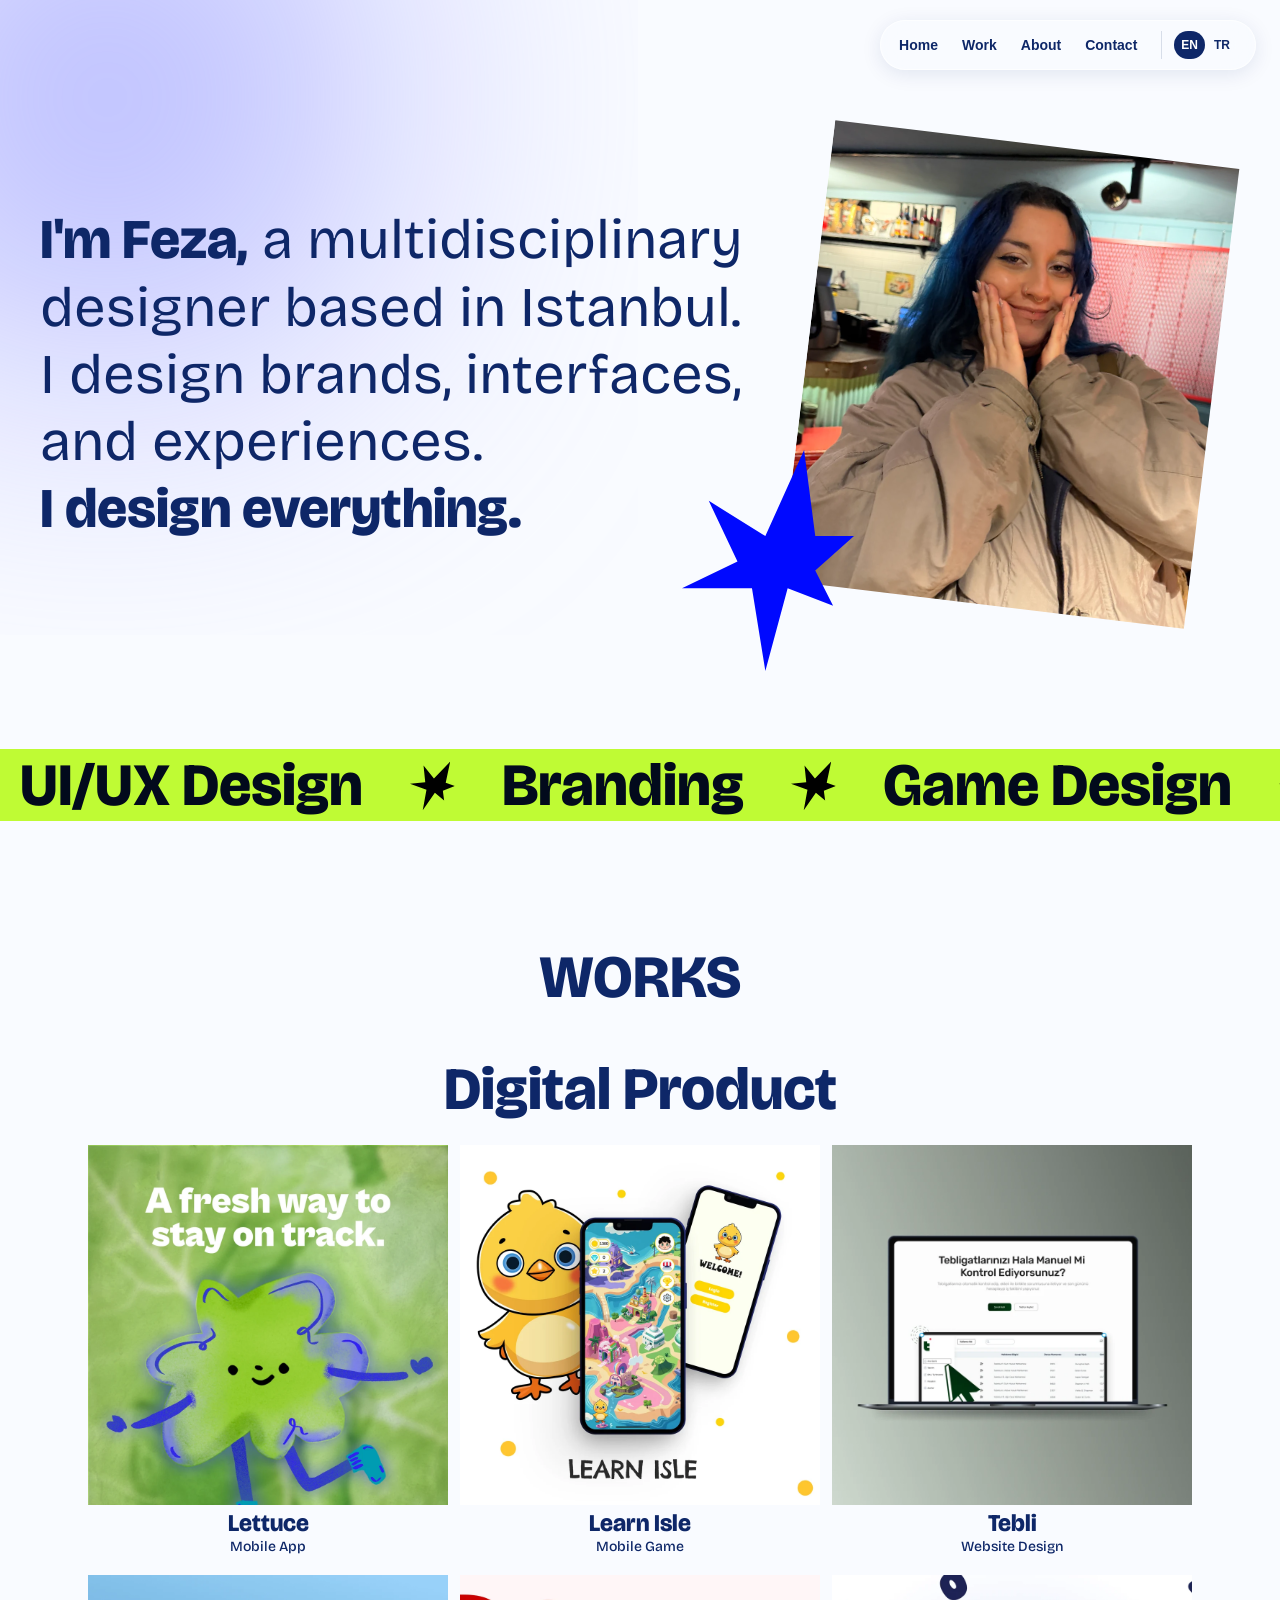
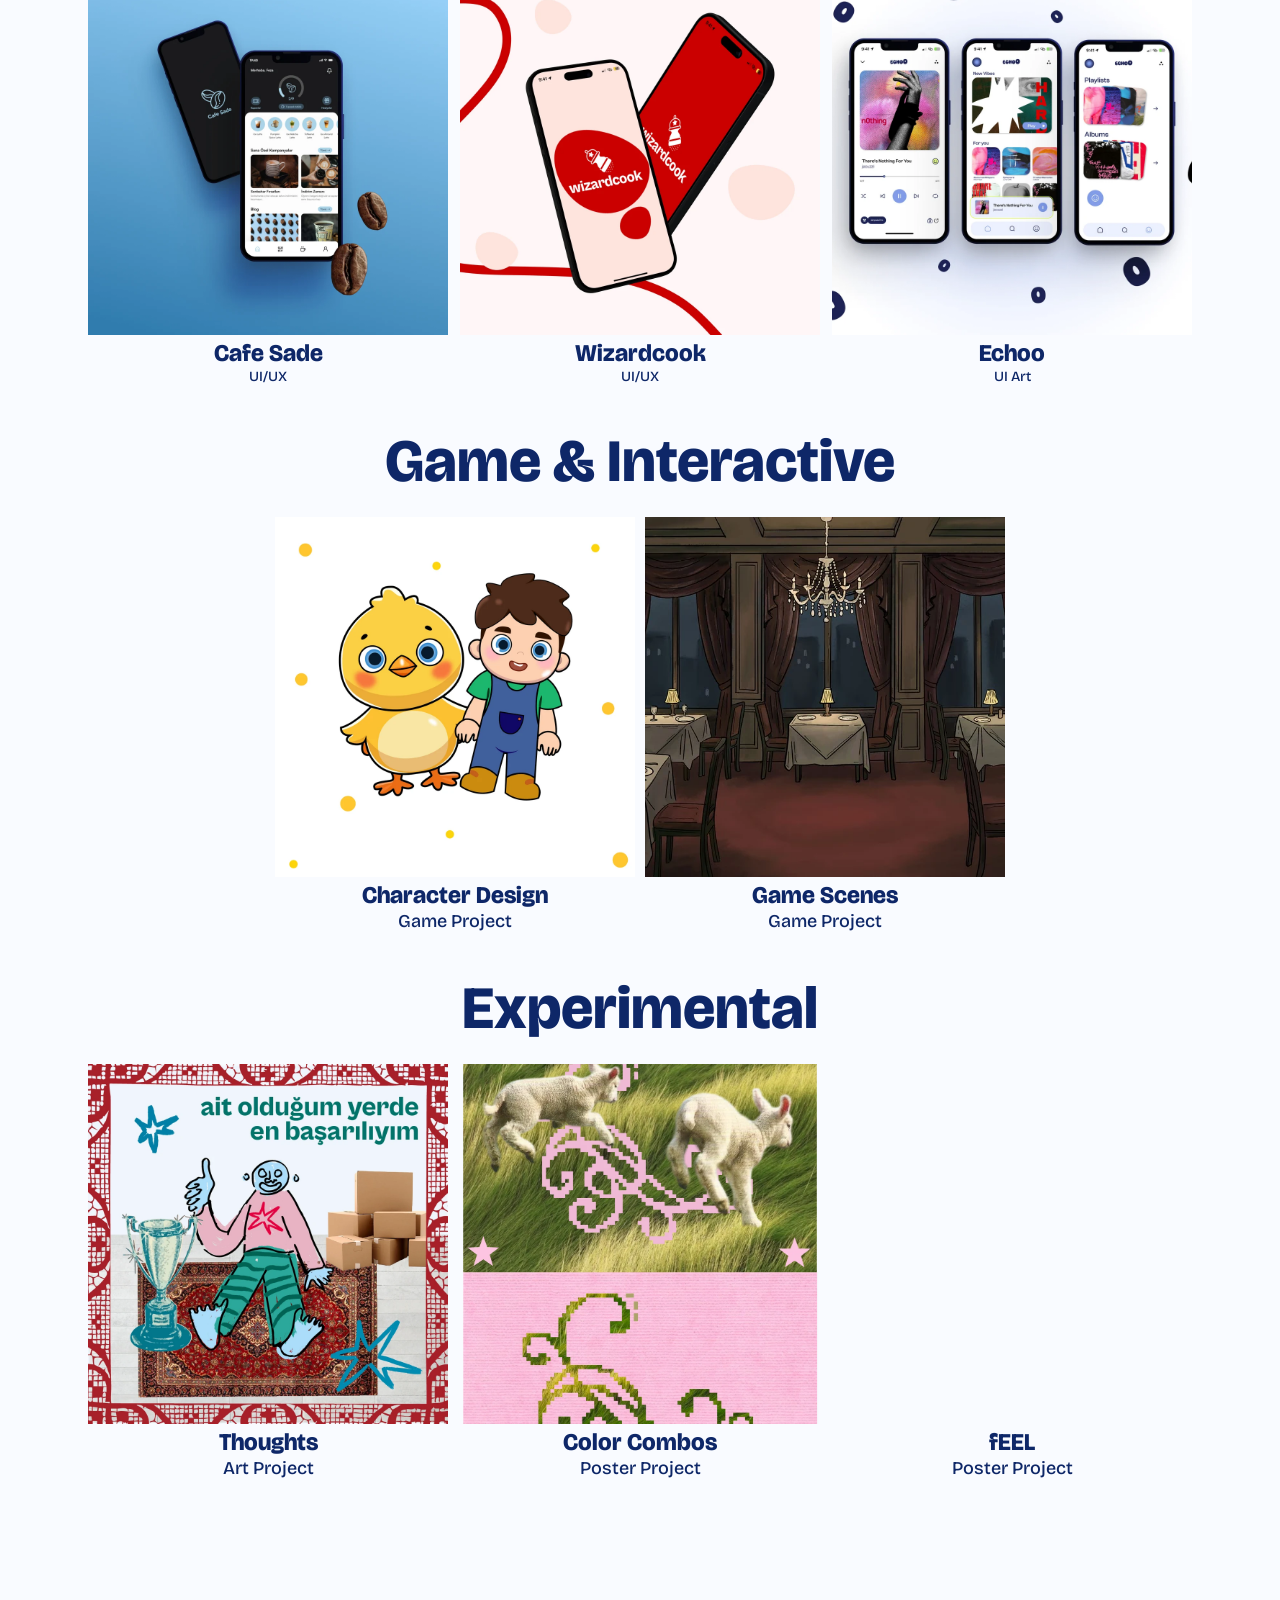
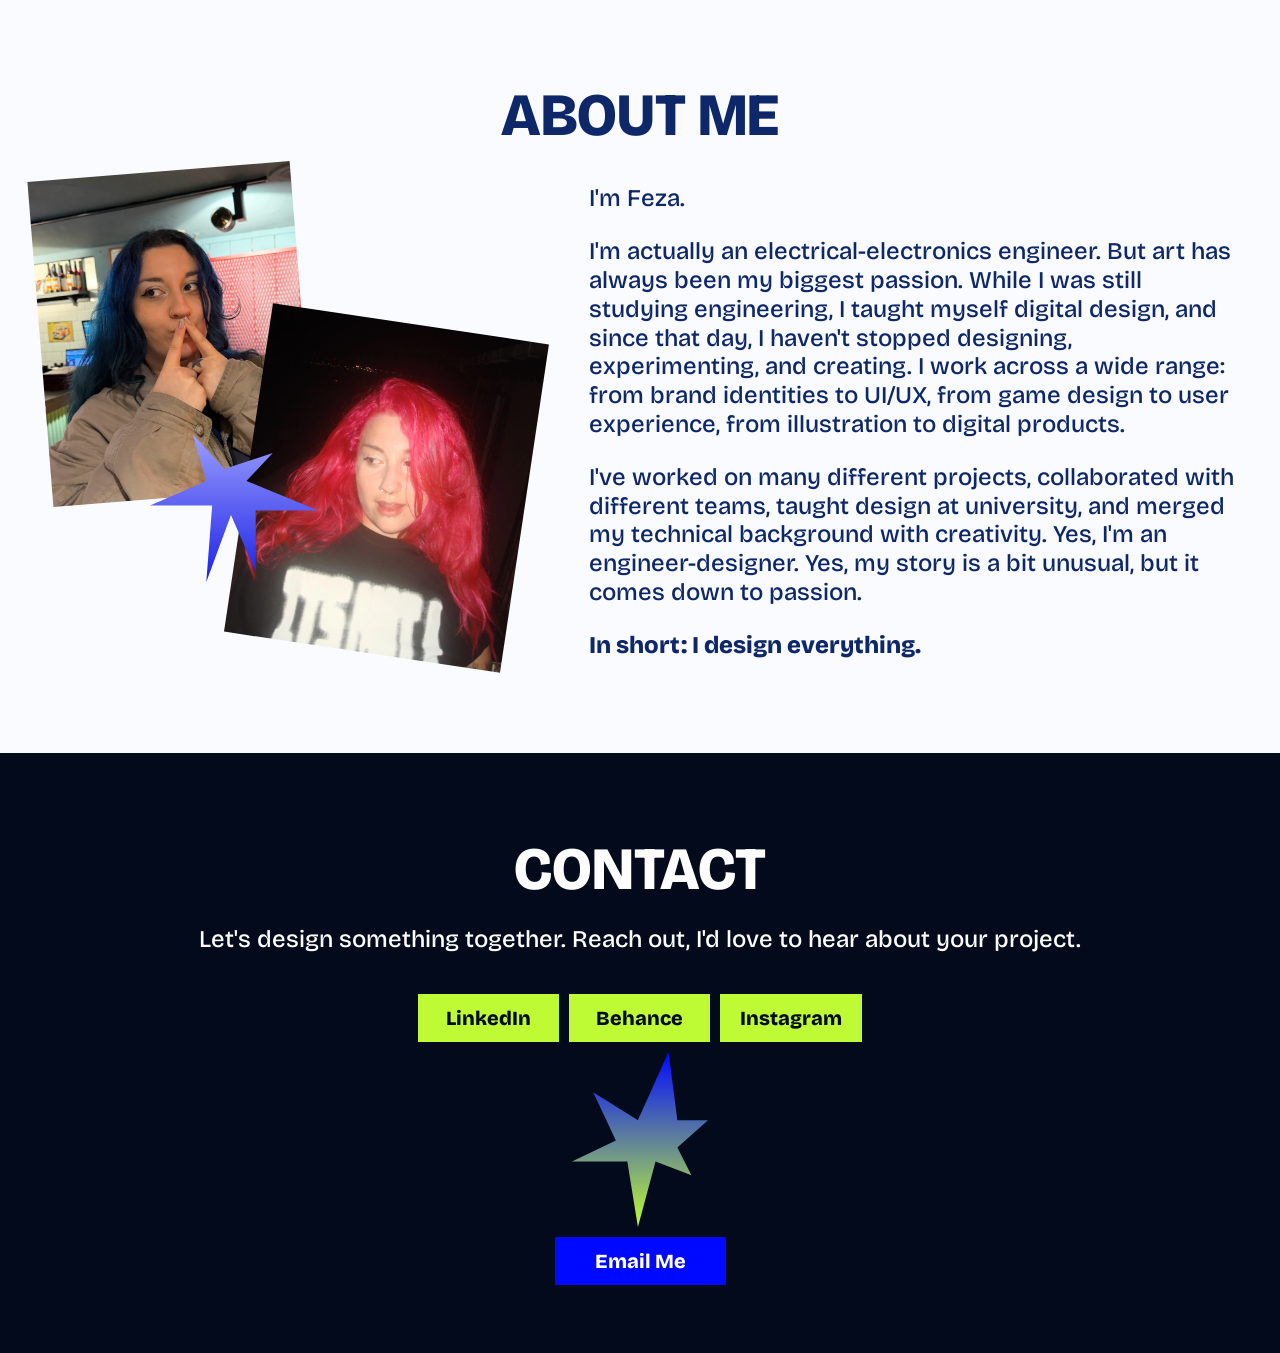
==== commit 0a76f42a: "Optimize portfolio images and reduce detail galleries by 25 percent" ====
--- a/index.html
+++ b/index.html
@@ -35,7 +35,7 @@
     </div>
     <div class="hero-photo-wrap">
       <div class="hero-photo">
-        <img src="assets/img/redesign/hero.png" alt="Feza">
+        <img src="assets/img/redesign/hero.webp" alt="Feza" width="1000" height="1333" decoding="async" loading="eager" fetchpriority="high">
       </div>
       <img class="hero-star" src="assets/img/redesign/hero-star.svg" alt="">
     </div>
@@ -76,7 +76,7 @@
 </div>
 
 <!-- WORKS -->
-<section class="works" id="works"><div class="works-inner"><h2 class="section-title" data-i18n="text28">WORKS</h2><section class="work-group"><h3 data-i18n="text29">Digital Product</h3><div class="project-grid "><a href="lettuce.html" class="card cover-lettuce"><div class="thumb"><img src="assets/img/redesign/lettuce.png" alt="Lettuce" loading="lazy"></div><div class="meta"><h4>Lettuce</h4><p data-i18n="text30">Mobile App</p></div></a><a href="learn-isle.html" class="card cover-learn-isle"><div class="thumb"><img src="assets/img/redesign/learn-isle.png" alt="Learn Isle" loading="lazy"></div><div class="meta"><h4>Learn Isle</h4><p data-i18n="text31">Mobile Game</p></div></a><a href="tebli.html" class="card cover-tebli"><div class="thumb"><img src="assets/img/redesign/tebli.png" alt="Tebli" loading="lazy"></div><div class="meta"><h4>Tebli</h4><p data-i18n="text32">Website Design</p></div></a><a href="cafe-sade.html" class="card cover-cafe-sade"><div class="thumb"><img src="assets/img/redesign/cafe-sade.png" alt="Cafe Sade" loading="lazy"></div><div class="meta"><h4>Cafe Sade</h4><p>UI/UX</p></div></a><a href="wizardcook.html" class="card cover-wizardcook"><div class="thumb"><img src="assets/img/redesign/wizardcook.png" alt="Wizardcook" loading="lazy"></div><div class="meta"><h4>Wizardcook</h4><p>UI/UX</p></div></a><a href="echoo.html" class="card cover-echoo"><div class="thumb"><img src="assets/img/redesign/echoo.png" alt="Echoo" loading="lazy"></div><div class="meta"><h4>Echoo</h4><p data-i18n="text33">UI Art</p></div></a></div></section><section class="work-group"><h3 data-i18n="text34">Game &amp; Interactive</h3><div class="project-grid pair"><a href="character-design.html" class="card cover-character"><div class="thumb"><img src="assets/img/redesign/character.png" alt="Character Design" loading="lazy"></div><div class="meta"><h4 data-i18n="text35">Character Design</h4><p data-i18n="text36">Game Project</p></div></a><a href="drawings.html" class="card cover-drawings"><div class="thumb"><img src="assets/img/redesign/drawings.png" alt="Game Scenes" loading="lazy"></div><div class="meta"><h4 data-i18n="text37">Game Scenes</h4><p data-i18n="text38">Game Project</p></div></a></div></section><section class="work-group"><h3 data-i18n="text39">Experimental</h3><div class="project-grid "><a href="artworks.html" class="card cover-thoughts"><div class="thumb"><img src="assets/img/redesign/thoughts.png" alt="Thoughts" loading="lazy"></div><div class="meta"><h4>Thoughts</h4><p data-i18n="text40">Art Project</p></div></a><a href="color-combos.html" class="card cover-color-combos"><div class="thumb"><img src="assets/img/redesign/color-combos.png" alt="Color Combos" loading="lazy"></div><div class="meta"><h4>Color Combos</h4><p data-i18n="text41">Poster Project</p></div></a><a href="feel.html" class="card cover-feel"><div class="thumb"><img src="assets/img/redesign/feel.png" alt="fEEL" loading="lazy"></div><div class="meta"><h4>fEEL</h4><p data-i18n="text42">Poster Project</p></div></a></div></section></div></section>
+<section class="works" id="works"><div class="works-inner"><h2 class="section-title" data-i18n="text28">WORKS</h2><section class="work-group"><h3 data-i18n="text29">Digital Product</h3><div class="project-grid "><a href="lettuce.html" class="card cover-lettuce"><div class="thumb"><img src="assets/img/redesign/lettuce.webp" alt="Lettuce" width="1000" height="1250" decoding="async" loading="lazy"></div><div class="meta"><h4>Lettuce</h4><p data-i18n="text30">Mobile App</p></div></a><a href="learn-isle.html" class="card cover-learn-isle"><div class="thumb"><img src="assets/img/redesign/learn-isle.webp" alt="Learn Isle" width="1000" height="1000" decoding="async" loading="lazy"></div><div class="meta"><h4>Learn Isle</h4><p data-i18n="text31">Mobile Game</p></div></a><a href="tebli.html" class="card cover-tebli"><div class="thumb"><img src="assets/img/redesign/tebli.webp" alt="Tebli" width="1000" height="1000" decoding="async" loading="lazy"></div><div class="meta"><h4>Tebli</h4><p data-i18n="text32">Website Design</p></div></a><a href="cafe-sade.html" class="card cover-cafe-sade"><div class="thumb"><img src="assets/img/redesign/cafe-sade.webp" alt="Cafe Sade" width="1000" height="1000" decoding="async" loading="lazy"></div><div class="meta"><h4>Cafe Sade</h4><p>UI/UX</p></div></a><a href="wizardcook.html" class="card cover-wizardcook"><div class="thumb"><img src="assets/img/redesign/wizardcook.webp" alt="Wizardcook" width="1000" height="1000" decoding="async" loading="lazy"></div><div class="meta"><h4>Wizardcook</h4><p>UI/UX</p></div></a><a href="echoo.html" class="card cover-echoo"><div class="thumb"><img src="assets/img/redesign/echoo.webp" alt="Echoo" width="1000" height="1000" decoding="async" loading="lazy"></div><div class="meta"><h4>Echoo</h4><p data-i18n="text33">UI Art</p></div></a></div></section><section class="work-group"><h3 data-i18n="text34">Game &amp; Interactive</h3><div class="project-grid pair"><a href="character-design.html" class="card cover-character"><div class="thumb"><img src="assets/img/redesign/character.webp" alt="Character Design" width="1000" height="1000" decoding="async" loading="lazy"></div><div class="meta"><h4 data-i18n="text35">Character Design</h4><p data-i18n="text36">Game Project</p></div></a><a href="drawings.html" class="card cover-drawings"><div class="thumb"><img src="assets/img/redesign/drawings.webp" alt="Game Scenes" width="1000" height="559" decoding="async" loading="lazy"></div><div class="meta"><h4 data-i18n="text37">Game Scenes</h4><p data-i18n="text38">Game Project</p></div></a></div></section><section class="work-group"><h3 data-i18n="text39">Experimental</h3><div class="project-grid "><a href="artworks.html" class="card cover-thoughts"><div class="thumb"><img src="assets/img/redesign/thoughts.webp" alt="Thoughts" width="1000" height="1000" decoding="async" loading="lazy"></div><div class="meta"><h4>Thoughts</h4><p data-i18n="text40">Art Project</p></div></a><a href="color-combos.html" class="card cover-color-combos"><div class="thumb"><img src="assets/img/redesign/color-combos.webp" alt="Color Combos" width="1000" height="1489" decoding="async" loading="lazy"></div><div class="meta"><h4>Color Combos</h4><p data-i18n="text41">Poster Project</p></div></a><a href="feel.html" class="card cover-feel"><div class="thumb"><img src="assets/img/redesign/feel.webp" alt="fEEL" width="1000" height="750" decoding="async" loading="lazy"></div><div class="meta"><h4>fEEL</h4><p data-i18n="text42">Poster Project</p></div></a></div></section></div></section>
 
 <!-- ABOUT -->
 <section class="about" id="about">
@@ -84,8 +84,8 @@
   <div class="about-inner">
     <div class="about-photos">
       <img class="about-star" src="assets/img/redesign/about-star.svg" alt="">
-      <div class="about-photo-1"><img src="assets/img/redesign/about-back.png" alt="Feza"></div>
-      <img class="about-photo-2" src="assets/img/redesign/about-front.png" alt="Feza">
+      <div class="about-photo-1"><img src="assets/img/redesign/about-back.webp" alt="Feza" width="1000" height="1333" decoding="async" loading="lazy"></div>
+      <img class="about-photo-2" src="assets/img/redesign/about-front.webp" alt="Feza" width="1000" height="1333" decoding="async" loading="lazy">
     </div>
     <div class="about-text">
       <p data-i18n="text44">
